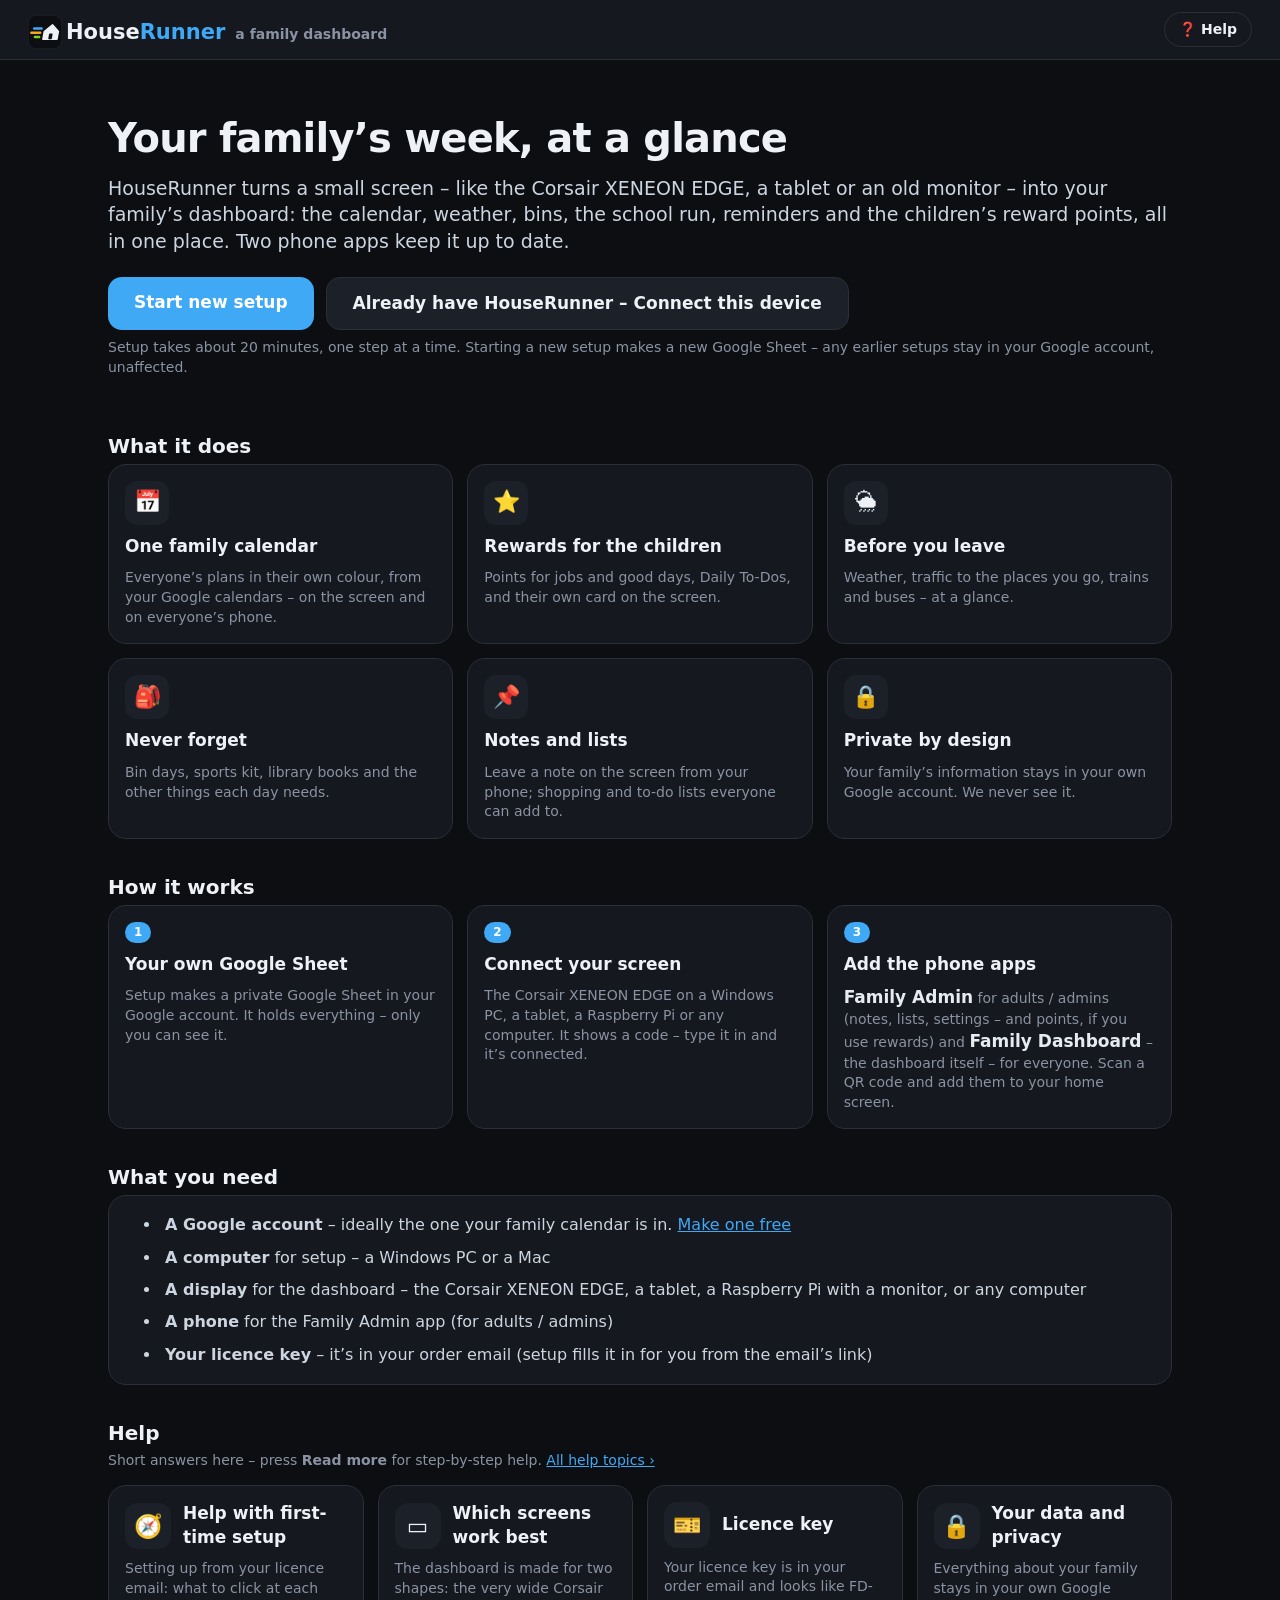
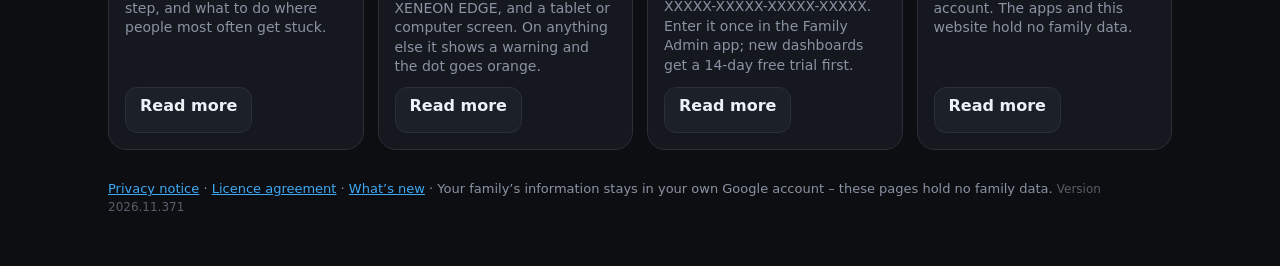
==== index.html @ 4f065682 "Show me: realistic permissions clip; clips play once Co-Authored-By: Claude Opus 5.5 <noreply@anthro" ====
<!DOCTYPE html>
<html lang="en">
<head>
    <meta charset="UTF-8"><script src="shared/move.js"></script><script src="shared/busy.js"></script>
    <meta name="viewport" content="width=device-width, initial-scale=1, viewport-fit=cover">
    <title>HouseRunner – a family dashboard</title>
    <meta name="theme-color" content="#0c0e12">
    <meta name="apple-mobile-web-app-capable" content="yes">
    <meta name="mobile-web-app-capable" content="yes">
    <meta name="apple-mobile-web-app-status-bar-style" content="black-translucent">
    <meta name="apple-mobile-web-app-title" content="Family Admin">
    <link rel="manifest" href="manifest.webmanifest">
    <link rel="icon" href="admin/icons/icon-192.png"><link rel="apple-touch-icon" href="admin/icons/apple-touch-icon.png">
    <script>
    // houserunner.app is one address for the grown-ups: the Configurator on a computer, Family Admin on a phone, and – on a
    // device that isn't connected yet – the welcome page. Links into a step of the setup wizard (the licence email, the Sheet's
    // menu, the pairing page) go straight to the wizard.
    (function () {
        var h = location.hash || '', q = location.search || '';
        if (!/[?&]connect\b/.test(q) && /(^|[#&])(key|from|go|update|pair|pack)(=|&|$)/.test(h)) { location.replace('setup/guide/' + h); return; }
        var phone = window.matchMedia && matchMedia('(max-width: 760px)').matches;
        // The same pages on a phone as on a computer (the Family Admin app) – just laid out for the narrow screen,
        // without the two things that need a big screen: the screen layout and the setup wizard.
        window.FD_DESK = true; window.FD_PHONE = !!phone;
    })();
    </script>
    <link rel="stylesheet" href="shared/base.css?v=202611371">
    <link rel="stylesheet" href="admin/admin.css?v=202611371">
    <link rel="stylesheet" href="setup/desk.css?v=202611371">
    <link rel="stylesheet" href="setup/editor.css?v=202611371">
    <link rel="stylesheet" href="admin/phone.css?v=202611371">
    <style>
#landing { min-height: 100vh; }
#landing .ld-wrap { max-width: 1100px; margin: 0 auto; padding: 30px 18px 50px; }
#landing /* the same title bar as the Configurator */
 .ld-site-top { display: flex; align-items: center; justify-content: space-between; gap: 12px; height: 60px; padding: 0 28px; background: var(--panel); border-bottom: 1px solid var(--line); position: sticky; top: 0; z-index: 30; }
#landing .ld-site-top .hr-title { color: var(--text); font-size: 21px; font-weight: 800; text-decoration: none; }
#landing .ld-site-top .ld-tag { color: var(--mute); font-size: 14px; font-weight: 600; margin-left: 10px; }
#landing .ld-site-help { color: var(--text); text-decoration: none; font-weight: 700; border: 1px solid var(--line); border-radius: 999px; padding: 7px 14px; font-size: 14px; white-space: nowrap; }
#landing .ld-site-help:hover { border-color: var(--acc); }
#landing h1 { font-size: 28px; margin: 0; }
#landing .ld-ver { color: var(--mute); opacity: .6; font-size: 12px; }
@media (max-width: 560px) { #landing .ld-site-top { padding: 0 16px; } #landing .ld-site-top .ld-tag { display: none; } }
#landing .ld-lead { color: #cdd5e1; font-size: 17px; margin: 14px 0 6px; }
#landing h2 { font-size: 20px; margin: 34px 0 4px; display: flex; align-items: center; gap: 10px; }
#landing h2 small { color: var(--mute); font-weight: 400; font-size: 14px; }
#landing .ld-sub { color: var(--mute); font-size: 14px; margin: 0 0 14px; }
#landing .ld-tiles { display: grid; grid-template-columns: repeat(auto-fit, minmax(240px, 1fr)); gap: 14px; }
#landing .ld-tile { background: var(--panel); border: 1px solid var(--line); border-radius: 18px; padding: 16px; display: flex; flex-direction: column; gap: 10px; color: inherit; text-decoration: none; }
#landing a.ld-tile:hover { border-color: var(--acc); }
#landing .ld-tile.ld-first { border-color: var(--acc); box-shadow: 0 0 0 1px var(--acc) inset; }
#landing .ld-tile .ld-thead { display: flex; align-items: center; gap: 12px; }
#landing .ld-tile .ld-ico { width: 46px; height: 46px; border-radius: 13px; flex: none; display: flex; align-items: center; justify-content: center; font-size: 23px; background: var(--panel-2); }
#landing .ld-tile img.ld-ico { padding: 0; }
#landing .ld-tile b { font-size: 17px; display: block; }
#landing .ld-tile .ld-who { color: var(--mute); font-size: 13px; }
#landing .ld-tile p { color: var(--mute); font-size: 14px; margin: 0; flex: 1; }
#landing .ld-qr { background: #fff; border-radius: 12px; padding: 8px; width: 140px; height: 140px; align-self: center; }
#landing .ld-qr svg { width: 100%; height: 100%; display: block; }
#landing .ld-tile .btn { text-align: center; text-decoration: none; }
#landing .ld-step { align-self: flex-start; display: inline-block; background: var(--acc); color: #fff; font-weight: 800; font-size: 12px; border-radius: 99px; padding: 2px 9px; }
#landing .ld-land { padding: 26px 0 6px; }
#landing .ld-land-h { font-size: 40px; line-height: 1.12; letter-spacing: -.02em; max-width: 760px; }
#landing .ld-land .ld-lead { font-size: 19px; }
.ld-modal { position: fixed; inset: 0; z-index: 100; background: rgba(0,0,0,.65); display: flex; align-items: center; justify-content: center; padding: 16px; }
.ld-modal[hidden] { display: none; }
.ld-note { margin: 0 0 18px; text-align: left; padding: 12px 16px; border-radius: 12px; border: 1px solid var(--acc); background: rgba(63,169,245,.10); } .ld-note a { color: var(--acc); }
.ld-lab { display: block; font-weight: 700; margin: 12px 0 4px; font-size: 14px; } #supModal input, #supModal textarea { width: 100%; box-sizing: border-box; }
.ld-bad { color: var(--bad, #ef4444); }
.ld-pop { position: relative; background: var(--panel); border: 1px solid var(--line); border-radius: 20px; padding: 26px 28px; max-width: 520px; max-height: calc(100vh - 32px); overflow-y: auto; width: 100%; text-align: center; font-size: 16px; }
.ld-pop h2 { font-size: 22px; margin: 0 0 10px; } .ld-pop p { margin: 8px 0; }
.ld-x { position: absolute; top: 12px; right: 12px; width: 36px; height: 36px; border-radius: 10px; border: 1px solid var(--line); background: transparent; color: var(--text); font-size: 18px; cursor: pointer; }
.ld-code { font: 800 34px/1.2 ui-monospace, Menlo, Consolas, monospace; letter-spacing: 3px; margin: 12px 0 !important; }
.ld-qr { background: #fff; border-radius: 12px; padding: 8px; width: 180px; height: 180px; margin: 8px auto; } .ld-qr svg { width: 100%; height: 100%; display: block; }
.ld-mute { color: var(--mute); font-size: 14.5px; } .ld-state { color: var(--acc); font-weight: 600; }
.ld-opt { display: flex; gap: 12px; text-align: left; margin: 16px 0 6px; line-height: 1.45; }
.ld-n { flex: none; width: 26px; height: 26px; border-radius: 50%; background: var(--acc); color: #fff; font-weight: 800; font-size: 14px; display: flex; align-items: center; justify-content: center; margin-top: 1px; }
.ld-opt .ld-code { text-align: left; font-size: 28px; margin: 8px 0 0 !important; }
.ld-paste { display: flex; gap: 8px; margin-top: 8px; } .ld-paste input { flex: 1; min-width: 0; background: #0b0d11; color: var(--text); border: 1px solid var(--line); border-radius: 10px; padding: 10px 12px; font: inherit; }
#landing .ld-cta { display: flex; flex-wrap: wrap; gap: 12px; margin: 22px 0 8px; }
#landing .btn.ld-big { font-size: 17px; padding: 14px 26px; border-radius: 14px; text-decoration: none; }
#landing .ld-tiles.ld-feat { grid-template-columns: repeat(auto-fit, minmax(260px, 1fr)); }
#landing .ld-tiles.ld-feat .ld-tile .ld-ico { width: 44px; height: 44px; font-size: 22px; border-radius: 12px; background: var(--panel-2); display: flex; align-items: center; justify-content: center; }
#landing .ld-tiles.ld-feat .ld-tile b, #landing .ld-steps3 .ld-tile b { font-size: 17px; }
#landing .ld-need { background: var(--panel); border: 1px solid var(--line); border-radius: 18px; padding: 8px 22px; }
#landing .ld-need ul { padding-left: 30px; }
#landing .ld-need li { margin: 10px 0; padding-left: 4px; color: #cdd5e1; }
#landing .ld-need a { color: var(--acc); }
@media (max-width: 560px) { #landing .ld-land-h { font-size: 30px; } }
#landing .ld-connected { display: flex; flex-wrap: wrap; align-items: center; gap: 8px 16px; margin: 22px 0 0; padding: 14px 18px; border: 1px solid rgba(48,209,88,.45); background: rgba(48,209,88,.08); border-radius: 14px; font-size: 16px; }
#landing .ld-connected .ld-tick { color: #30d158; font-weight: 800; }
#landing .ld-connected a { color: var(--acc); font-weight: 600; text-decoration: none; }
#landing .ld-connected a.ld-quiet { color: var(--mute); font-weight: 400; font-size: 14px; }
#landing .ld-mine { background: linear-gradient(135deg, rgba(63,169,245,.16), rgba(63,169,245,.04)); border: 1px solid rgba(63,169,245,.45); border-radius: 20px; padding: 18px; }
#landing .ld-mine .ld-tiles { grid-template-columns: repeat(auto-fit, minmax(210px, 1fr)); gap: 10px; }
#landing .ld-mine .ld-tile { padding: 12px 14px; flex-direction: row; align-items: center; gap: 12px; }
#landing .ld-mine .ld-tile .ld-ico { width: 40px; height: 40px; font-size: 20px; }
#landing .ld-mine .ld-tile b { font-size: 15px; }
#landing .ld-mine .ld-tile .ld-who { font-size: 12px; }
#landing .ld-note { color: var(--mute); font-size: 13px; margin: 12px 0 0; }
#landing .ld-paste { display: flex; gap: 8px; margin-top: 10px; }
#landing .ld-paste input { flex: 1; min-width: 0; background: #0b0d11; color: var(--text); border: 1px solid var(--line); border-radius: 10px; padding: 10px 12px; font: inherit; }
#landing .ld-news { background: var(--panel); border: 1px solid var(--line); border-radius: 16px; padding: 14px 18px; }
#landing .ld-news ul { margin: 6px 0 0; padding-left: 18px; color: #cdd5e1; font-size: 14px; }
#landing .ld-news li { margin: 4px 0; }
#landing details { background: var(--panel); border: 1px solid var(--line); border-radius: 14px; padding: 12px 16px; margin: 8px 0; }
#landing details summary { cursor: pointer; font-weight: 700; }
#landing details p, #landing details li { color: #cdd5e1; font-size: 14px; }
#landing .ld-foot { color: var(--mute); font-size: 13px; margin-top: 30px; }
#landing .ld-foot a, #landing .ld-sub a, #landing details a { color: var(--acc); }
#landing [hidden] { display: none !important; }
#landing .ld-tiles.ld-three { grid-template-columns: repeat(auto-fit, minmax(290px, 1fr)); }
#landing .ld-step.ld-grey { background: var(--panel-2); color: #cdd5e1; }
#landing .ld-more { color: var(--acc); font-size: 14px; text-decoration: none; }
#landing .ld-two-btns { display: flex; gap: 8px; }
#landing .ld-two-btns .btn { flex: 1; }
#landing a.ld-news { display: block; color: inherit; text-decoration: none; }
#landing a.ld-news:hover { border-color: var(--acc); }
#landing .ld-tiles.ld-help { grid-template-columns: repeat(auto-fit, minmax(250px, 1fr)); }
#landing .ld-tiles.ld-help .ld-tile p { font-size: 14px; }
#landing .ld-tile p b { display: inline; font-size: inherit; color: #e6ebf2; }
#landing .ld-code-big { font: 800 28px/1.2 ui-monospace, Menlo, Consolas, monospace; letter-spacing: 2px; margin: 6px 0; }
#landing .ld-tiles.ld-help .btn { align-self: flex-start; padding: 7px 14px; }
    </style>
</head>
<body>
    <script>document.body.classList.add('desk'); if (window.FD_PHONE) document.body.classList.add('phone');</script>
    <!-- Not connected yet (on a computer): the welcome page. -->
    <div id="landing" hidden>
<header class="ld-site-top"><a class="hr-title" href="./"><img src="shared/brand/mark.svg" alt="" class="hr-mini"><span>House<span class="hr-acc">Runner</span><span class="ld-tag">a family dashboard</span></span></a><a class="ld-site-help" href="help/">❓ Help</a></header>
<div class="ld-wrap">
 <section class="ld-land">
  <h1 class="ld-land-h">Your family’s week, at a glance</h1>
  <p class="ld-lead">HouseRunner turns a small screen – like the Corsair XENEON EDGE, a tablet or an old monitor – into your family’s dashboard: the calendar, weather, bins, the school run, reminders and the children’s reward points, all in one place. Two phone apps keep it up to date.</p>
  <div class="note ld-note" id="ldNote" hidden></div>
  <div class="ld-cta"><a class="btn ld-big" id="startBtn" href="setup/guide/">Start new setup</a><button class="btn ghost ld-big" id="codeGo">Already have HouseRunner – Connect this device</button></div>
  <p class="ld-sub">Setup takes about 20 minutes, one step at a time. Starting a new setup makes a new Google Sheet – any earlier setups stay in your Google account, unaffected.</p>
 </section>

 <section>
  <h2>What it does</h2>
  <div class="ld-tiles ld-feat">
   <div class="ld-tile"><span class="ld-ico">📅</span><b>One family calendar</b><p>Everyone’s plans in their own colour, from your Google calendars – on the screen and on everyone’s phone.</p></div>
   <div class="ld-tile"><span class="ld-ico">⭐</span><b>Rewards for the children</b><p>Points for jobs and good days, Daily To-Dos, and their own card on the screen.</p></div>
   <div class="ld-tile"><span class="ld-ico">🌦</span><b>Before you leave</b><p>Weather, traffic to the places you go, trains and buses – at a glance.</p></div>
   <div class="ld-tile"><span class="ld-ico">🎒</span><b>Never forget</b><p>Bin days, sports kit, library books and the other things each day needs.</p></div>
   <div class="ld-tile"><span class="ld-ico">📌</span><b>Notes and lists</b><p>Leave a note on the screen from your phone; shopping and to-do lists everyone can add to.</p></div>
   <div class="ld-tile"><span class="ld-ico">🔒</span><b>Private by design</b><p>Your family’s information stays in your own Google account. We never see it.</p></div>
  </div>
 </section>

 <section>
  <h2>How it works</h2>
  <div class="ld-tiles ld-three ld-steps3">
   <div class="ld-tile"><span class="ld-step">1</span><b>Your own Google Sheet</b><p>Setup makes a private Google Sheet in your Google account. It holds everything – only you can see it.</p></div>
   <div class="ld-tile"><span class="ld-step">2</span><b>Connect your screen</b><p>The Corsair XENEON EDGE on a Windows PC, a tablet, a Raspberry Pi or any computer. It shows a code – type it in and it’s connected.</p></div>
   <div class="ld-tile"><span class="ld-step">3</span><b>Add the phone apps</b><p><b>Family Admin</b> for adults / admins (notes, lists, settings – and points, if you use rewards) and <b>Family Dashboard</b> – the dashboard itself – for everyone. Scan a QR code and add them to your home screen.</p></div>
  </div>
 </section>

 <section>
  <h2>What you need</h2>
  <div class="ld-need">
   <ul>
    <li><b>A Google account</b> – ideally the one your family calendar is in. <a href="https://accounts.google.com/signup" target="_blank" rel="noopener">Make one free</a></li>
    <li><b>A computer</b> for setup – a Windows PC or a Mac</li>
    <li><b>A display</b> for the dashboard – the Corsair XENEON EDGE, a tablet, a Raspberry Pi with a monitor, or any computer</li>
    <li><b>A phone</b> for the Family Admin app (for adults / admins)</li>
    <li><b>Your licence key</b> – it’s in your order email (setup fills it in for you from the email’s link)</li>
   </ul>
  </div>
 </section>


 <section>
  <h2>Help</h2>
  <p class="ld-sub">Short answers here – press <b>Read more</b> for step-by-step help. <a href="help/">All help topics ›</a></p>
  <div class="ld-tiles ld-help" id="helpTiles"></div>
 </section>

 <p class="ld-foot"><a href="privacy.html">Privacy notice</a> · <a href="licence.html">Licence agreement</a> · <a href="whatsnew.html">What’s new</a> · Your family’s information stays in your own Google account – these pages hold no family data. <span class="ld-ver" id="ver"></span></p>
</div>

    </div>
    <!-- Connect this device: a code and QR code to type or scan on a phone that's already connected. Closes by itself once connected. -->
    <div class="ld-modal" id="codeModal" hidden><div class="ld-pop">
     <button class="ld-x" id="codeX" aria-label="Close">✕</button>
     <h2>Connect this device</h2>
     <div class="ld-opt"><span class="ld-n">1</span><div><b>Easiest: scan this QR code</b> with the camera of a phone that’s already set up with HouseRunner. <span class="ld-mute">(Best on Android.)</span></div></div>
     <div class="ld-qr" id="codeQr"></div>
     <div class="ld-opt"><span class="ld-n">2</span><div><b>Or open the Family Admin app</b> on that phone → <b>More → Connect a display</b>, and type this code <span class="ld-mute">(always works, including on iPhone)</span>:
      <p class="ld-code" id="codeTxt">…</p></div></div>
     <p class="ld-state" id="codeState">Waiting for your phone…</p>
     <div class="ld-opt"><span class="ld-n">3</span><div><b>No phone set up yet?</b> Open your <b>HouseRunner Google Sheet</b> (in Google Sheets / Drive) – its first tab, <b>My ID</b>, has your private link. Copy it and paste it here. <span class="ld-mute">It’s also in the email “Your HouseRunner links” sent to your Google account.</span>
      <div class="ld-paste"><input id="pasteIn" placeholder="https://…#api=…&code=…" autocomplete="off"><button class="btn" id="pasteGo">Connect</button></div><span class="ld-mute" id="pasteMsg"></span></div></div>
     <p class="ld-mute" style="margin-top:14px;text-align:left">This connects <b>this computer</b>. Want to connect a <b>separate display</b> that’s showing a code? Set up your family first – then, on a computer or phone that’s set up: <b>Home → Type a display’s code</b> (or <b>Family Admin → More → Connect a display</b>).</p>
    </div></div>
    <div class="ld-modal" id="supModal" hidden><div class="ld-pop" style="text-align:left">
     <button class="ld-x" id="supX" aria-label="Close">✕</button>
     <h2>Ask HouseRunner support</h2>
     <p class="ld-mute">Stuck before your dashboard is connected? Tell us what happened – which step, what you clicked and what it said. Add your email so we can reply.</p>
     <label class="ld-lab" for="supSubj">Subject</label><input id="supSubj" maxlength="120" placeholder="e.g. The HouseRunner menu doesn’t appear in my Sheet">
     <label class="ld-lab" for="supMsg">What happened</label><textarea id="supMsg" rows="5" maxlength="8000"></textarea>
     <label class="ld-lab" for="supMail">Your email (so we can reply)</label><input id="supMail" type="email" maxlength="120" autocomplete="email">
     <div style="margin-top:14px"><button class="btn" id="supSend">Send</button></div><p id="supOut"></p>
    </div></div>
    <!-- Connected: houserunner.app (computer) or Family Admin (phone) – the same app. -->
    <div id="app"></div>
    <script src="shared/storecheck.js?v=202611371"></script>
    <script src="shared/fd.js?v=202611371"></script>
    <script src="dashboard/scripts/platform.js?v=202611371"></script>
    <script src="shared/pair.js?v=202611371"></script>
    <script src="shared/qrcode.js?v=202611371"></script>
    <script src="shared/privacy.js?v=202611371"></script>
    <script src="shared/countries.js?v=202611371"></script>
    <script src="setup/config.js?v=202611371"></script>
    <script src="help/topics.js?v=202611371"></script>
    <script src="setup/editor.js?v=202611371"></script>
    <script src="setup/calsetup.js?v=202611371"></script>
    <script src="shared/icons.js?v=202611371"></script>
    <!-- A phone gets Family Admin, written for the phone; a computer houserunner.app. -->
    <script>document.write('<script src="admin/' + (window.FD_PHONE ? 'phone' : 'app') + '.js?v=202611371"><\/script>');</script>
<script>
 (function () {
   'use strict';
   var base = location.href.replace(/[#?].*$/, '').replace(/index\.html$/, '');
   function $(id) { return document.getElementById(id); }
   function esc(s) { return String(s == null ? '' : s).replace(/[&<>"']/g, function (c) { return { '&': '&amp;', '<': '&lt;', '>': '&gt;', '"': '&quot;', "'": '&#39;' }[c]; }); }
   function qr(el, text) {
     if (!window.qrcode) { el.style.display = 'none'; return; }
     var q = qrcode(0, 'M'); q.addData(text); q.make();
     el.innerHTML = q.createSvgTag({ cellSize: 4, margin: 1, scalable: true });
   }
   document.querySelectorAll('[data-qr]').forEach(function (el) { qr(el, base + el.getAttribute('data-qr')); });

   // Help: one or two sentences each, and a link to the full page.
   $('helpTiles').innerHTML = (window.FD_HELP || []).filter(function (t) { return ['setup', 'screens', 'licence', 'privacy'].indexOf(t.id) >= 0; }).map(function (t) {
     return '<div class="ld-tile"><div class="ld-thead"><span class="ld-ico">' + t.icon + '</span><span><b>' + esc(t.title) + '</b></span></div><p>' + esc(t.summary) + '</p>' +
       '<a class="btn ghost" href="help/#' + t.id + '">Read more</a></div>';
   }).join('');

   // Version and what's new.
   fetch('version.json?t=' + Date.now(), { cache: 'no-store' }).then(function (r) { return r.json(); }).then(function (v) {
     $('ver').textContent = 'Version ' + v.app;
     if ($('news')) $('news').innerHTML = '<ul style="margin-top:0">' + (v.notes || []).slice(0, 4).map(function (n) { return '<li>' + esc(n) + '</li>'; }).join('') + '</ul><span class="ld-more">See every change ›</span>';
   }).catch(function () { /* fine */ });

   // Is this device already connected? (The phone apps, setup and the screen keep their link on the device.)
   function saved() {
     var keys = ['fdapp.cfg.v1', 'fdsetup.v1', 'familyDashboard.cfg.v1'];
     for (var i = 0; i < keys.length; i++) {
       try { var c = JSON.parse(localStorage.getItem(keys[i]) || 'null'); if (c && c.url && c.code && (keys[i] !== 'fdsetup.v1' || c.connected)) return { url: c.url, code: c.code }; } catch (e) { /* ignore */ }
     }
     return null;
   }
   // An unfinished setup in this browser: "Resume setup" rather than "Start new setup", plus a separate "start again"
   var draft = null; try { draft = JSON.parse(localStorage.getItem('fdsetup.v1') || 'null'); } catch (e) { /* fine */ }
   if (draft && !draft.connected && (draft.step > 0 || draft.privacy)) {
     $('startBtn').textContent = 'Resume setup';
     $('startBtn').insertAdjacentHTML('afterend', '<button class="btn ghost ld-big" id="freshGo">Start a new setup from the beginning</button>');
     $('freshGo').onclick = function () {
       if (!confirm('Start setup again from the beginning? Nothing in Google is deleted – any Sheet you already copied stays in your Google Drive. (Your licence key is kept.)')) return;
       try { localStorage.setItem('fdsetup.v1', JSON.stringify(draft.licKey ? { licKey: draft.licKey } : {})); } catch (e) { /* fine */ }
       location.href = 'setup/guide/';
     };
   }
   // A page of the website opened before this computer is connected (a link from help, or the menu during setup):
   // say why it isn't there, rather than silently showing this page. Support works without a connection.
   var route = (/^#\/([\w-]+)(?:\/([\w-]+))?/.exec(location.hash) || []);
   function note(html) { $('ldNote').innerHTML = html; $('ldNote').hidden = false; }
   if (route[1] === 'feedback') openSupport();
   else if (route[1]) note('<b>That page needs your family’s dashboard first.</b> ' + (draft && !draft.connected && (draft.step > 0 || draft.privacy) ? 'Your setup isn’t finished yet – <a href="setup/guide/">resume setup</a>.' : 'Start setup below, or connect this computer if your family already uses HouseRunner.') + ' Stuck? <a href="#" id="supLink">Ask support</a>.');
   document.addEventListener('click', function (e) { if (e.target.id === 'supLink') { e.preventDefault(); openSupport(); } });
   function openSupport() {
     $('supModal').hidden = false; $('supSubj').focus();
     $('supX').onclick = function () { $('supModal').hidden = true; };
     $('supSend').onclick = function () {
       var b = this, subj = $('supSubj').value.trim(), msg = $('supMsg').value.trim(), mail = $('supMail').value.trim();
       if (!subj && !msg) { $('supOut').innerHTML = '<span class="ld-bad">Write something first.</span>'; return; }
       if (!/^[^\s@]+@[^\s@]+\.[^\s@]+$/.test(mail)) { $('supOut').innerHTML = '<span class="ld-bad">Add your email address, so support can reply.</span>'; $('supMail').focus(); return; }
       var id = ''; try { id = localStorage.getItem('fdsetup.sup') || ''; if (!id) { id = 'setup-' + Math.random().toString(36).slice(2, 12); localStorage.setItem('fdsetup.sup', id); } } catch (e) { id = 'setup-' + Math.random().toString(36).slice(2, 12); }
       var plat = navigator.userAgent, step = draft ? 'Setup step ' + (draft.step || 0) + (draft.connected ? ', connected' : ', not connected') : 'No setup started';
       b.disabled = true; b.textContent = 'Sending…';
       fetch('version.json?t=' + Date.now(), { cache: 'no-store' }).then(function (r) { return r.json(); }).then(function (v) {
         if (!v.licence) throw new Error('Support can’t be reached just now');
         return fetch(v.licence, { method: 'POST', headers: { 'Content-Type': 'text/plain;charset=utf-8' }, body: JSON.stringify({ action: 'feedback', type: 'Support request', subject: subj, message: msg + '\n\n[' + step + ' · ' + plat + ']', email: mail, key: (draft && draft.licKey) || '', install: id, version: v.app }) });
       }).then(function (r) { return r.json(); }).then(function (d) {
         if (!d.ok) throw new Error(d.error || 'That didn’t send');
         $('supOut').innerHTML = '✔ Sent – reference <b>' + esc(d.ref) + '</b>. Support will reply to ' + esc(mail) + '.'; b.textContent = 'Sent';
       }).catch(function (e) { b.disabled = false; b.textContent = 'Send'; $('supOut').innerHTML = '<span class="ld-bad">' + esc(/fetch|network|load failed/i.test(e.message) ? 'Couldn’t reach support – check your internet connection' : e.message) + ' – then try again in a minute.</span>'; });
     };
   }
   function parse(text) {
     text = String(text || '').trim();
     var m = text.match(/[#?&]api=([^&#\s]+)/), c = text.match(/[#?&]code=([^&#\s]+)/);
     if (m && c) return { url: decodeURIComponent(m[1]), code: decodeURIComponent(c[1]) };
     return null;
   }
   // From the order email: …/#key=FD-…  – Setup fills the licence key in by itself.
   var km = /[#&]key=([^&#\s]+)/.exec(location.hash);
   // (Older emails link here rather than to setup: go straight on to setup.)
   if (km) { location.replace('setup/guide/#key=' + km[1]); }
   if (km) { $('startBtn').href = 'setup/guide/#key=' + km[1]; }
   // Connect this browser by a code sent from a phone that's already connected (same as the phone apps on a computer).
   var waiter = null;
   $('codeGo').onclick = function () {
     $('codeModal').hidden = false;
     if (waiter || !window.FDPairRecv) { if (!window.FDPairRecv) $('codeState').textContent = 'Connecting by code isn’t available here – use the email link below.'; return; }
     waiter = FDPairRecv.receive(function (cfg) {
       try { localStorage.setItem('fdapp.cfg.v1', JSON.stringify({ url: cfg.url, code: cfg.code })); } catch (e) { /* ignore */ }
       $('codeState').textContent = '✔ Connected'; setTimeout(showMine, 600);     // the pop-up goes, and houserunner.app opens
     }, function (st) { $('codeState').textContent = st === 'waiting' ? 'Waiting for your phone…' : st === 'offline' ? 'No internet connection – check it, then try again.' : 'Connecting by code isn’t available – use the email link below.'; });
     if (!waiter) { $('codeState').textContent = 'This browser can’t do that – use the email link below.'; return; }
     $('codeTxt').textContent = waiter.code; qr($('codeQr'), waiter.link);
   };
   $('codeX').onclick = function () { $('codeModal').hidden = true; };
   $('codeModal').onclick = function (e) { if (e.target === this) this.hidden = true; };
   $('pasteGo').onclick = function () {
     var c = parse($('pasteIn').value);
     if (!c || !/^https:\/\/script\.google\.com\//.test(c.url)) { $('pasteMsg').textContent = 'That doesn’t look like a setup link – it should contain #api=… and code=…'; return; }
     try { localStorage.setItem('fdapp.cfg.v1', JSON.stringify(c)); } catch (e) { /* ignore */ }
     $('pasteIn').value = ''; $('pasteMsg').textContent = 'Connected.';
     showMine();
   };
   // Connected: show the Configurator (or Family Admin on a phone) – it's the same address.
   function showMine() { location.reload(); }
 })();
</script>
</body>
</html>
---- shared/base.css ----
:root {
    --bg: #0c0e12; --panel: #15181e; --panel-2: #1c2028; --line: #2a2f38;
    --text: #eef1f6; --mute: #8a93a3; --good: #4cd964; --bad: #ef4444; --acc: #3fa9f5; --wk: #232838;
    --safe-b: env(safe-area-inset-bottom, 0px); --safe-t: env(safe-area-inset-top, 0px);
}
* { box-sizing: border-box; margin: 0; padding: 0; -webkit-tap-highlight-color: transparent; }
html, body { background: var(--bg); color: var(--text); font: 16px/1.4 -apple-system, "Segoe UI", system-ui, Roboto, sans-serif; }
body { min-height: 100vh; overscroll-behavior-y: none; }
button { font: inherit; color: inherit; background: none; border: 0; cursor: pointer; }
input, select, textarea { font: inherit; color: var(--text); background: #0b0d11; border: 1px solid var(--line); border-radius: 10px; padding: 11px 12px; width: 100%; font-size: 16px; }
input:focus, select:focus, textarea:focus { outline: none; border-color: var(--acc); }
label { display: block; font-size: 13px; color: var(--mute); margin: 12px 0 5px; }
.mute { color: var(--mute); }
.err { color: var(--bad); font-size: 14px; margin-top: 8px; min-height: 1em; }
.btn { background: var(--acc); color: #fff; border-radius: 12px; padding: 12px 18px; font-weight: 700; }
.btn.ghost { background: var(--panel-2); border: 1px solid var(--line); color: var(--text); }
.btn.bad { background: var(--bad); }
.btn.good { background: var(--good); color: #062b10; }
.btn.wide { width: 100%; margin-top: 18px; }
.btn.sm { padding: 7px 12px; font-size: 14px; border-radius: 9px; }
.btn[disabled] { opacity: .45; }

/* app frame */
.top { position: sticky; top: 0; z-index: 20; background: rgba(12,14,18,.94); backdrop-filter: blur(10px); -webkit-backdrop-filter: blur(10px);
    padding: calc(var(--safe-t) + 10px) 14px 10px; border-bottom: 1px solid var(--line); }
.top-row { display: flex; align-items: center; gap: 10px; }
.top h1 { font-size: 21px; font-weight: 800; flex: 1; min-width: 0; white-space: nowrap; overflow: hidden; text-overflow: ellipsis; }
.icon-btn { width: 40px; height: 40px; border-radius: 12px; background: var(--panel-2); border: 1px solid var(--line); display: flex; align-items: center; justify-content: center; font-size: 18px; flex: none; }
.main { padding: 12px 14px calc(90px + var(--safe-b)); }
.tabbar { position: fixed; left: 0; right: 0; bottom: 0; z-index: 20; display: flex; background: rgba(21,24,30,.97); border-top: 1px solid var(--line);
    padding-bottom: var(--safe-b); backdrop-filter: blur(10px); -webkit-backdrop-filter: blur(10px); }
.tabbar button { flex: 1; display: flex; flex-direction: column; align-items: center; gap: 2px; padding: 8px 0 7px; font-size: 11px; color: var(--mute); font-weight: 600; }
.tabbar button i { font-style: normal; font-size: 21px; line-height: 1.1; }
.tabbar button.on { color: var(--acc); }
.card { background: var(--panel); border: 1px solid var(--line); border-radius: 16px; padding: 14px; margin-bottom: 12px; }
.card h2 { font-size: 17px; margin-bottom: 8px; }
.empty { color: var(--mute); text-align: center; padding: 18px 0; }
.sync { width: 9px; height: 9px; border-radius: 50%; background: var(--mute); flex: none; }
.sync.ok { background: var(--good); } .sync.busy { background: var(--acc); animation: pulse 1s infinite alternate; } .sync.err { background: var(--bad); }
@keyframes pulse { to { opacity: .3; } }

/* bottom sheet */
.sheet-bg { position: fixed; inset: 0; z-index: 50; background: rgba(0,0,0,.55); display: none; align-items: flex-end; }
.sheet-bg.on { display: flex; }
.sheet { width: 100%; max-height: 92vh; overflow: auto; background: var(--panel); border-radius: 20px 20px 0 0; padding: 10px 16px calc(20px + var(--safe-b));
    border-top: 1px solid var(--line); animation: up .18s ease-out; }
@keyframes up { from { transform: translateY(40px); opacity: .5; } }
.grab { width: 40px; height: 5px; border-radius: 3px; background: var(--line); margin: 0 auto 10px; }
.sheet h2 { font-size: 19px; margin-bottom: 4px; }
.sheet-actions { display: flex; gap: 10px; margin-top: 18px; }
.sheet-actions .btn { flex: 1; }

/* setup screen */
.setup { min-height: 100vh; display: flex; align-items: center; justify-content: center; padding: 24px 18px; }
.setup-card { width: 100%; max-width: 420px; }
.setup-icon { width: 72px; height: 72px; border-radius: 18px; display: block; margin-bottom: 14px; }
.setup h1 { font-size: 26px; margin-bottom: 6px; }
.setup .or { text-align: center; color: var(--mute); margin: 14px 0 0; font-size: 13px; }

/* toast */
.toast { position: fixed; left: 50%; bottom: calc(80px + var(--safe-b)); transform: translate(-50%, 30px); opacity: 0; pointer-events: none; z-index: 60;
    background: #000; border: 1px solid var(--line); border-radius: 14px; padding: 10px 12px 10px 16px; display: flex; gap: 12px; align-items: center;
    max-width: calc(100% - 28px); transition: .2s; font-size: 15px; }
.toast.on { opacity: 1; transform: translate(-50%, 0); pointer-events: auto; }
.toast.bad { border-color: var(--bad); color: var(--bad); }
.toast button { background: var(--acc); color: #fff; font-weight: 700; padding: 6px 12px; border-radius: 9px; }

.seg { display: flex; background: var(--panel-2); border: 1px solid var(--line); border-radius: 11px; padding: 3px; gap: 3px; }
.seg button { flex: 1; padding: 7px 4px; border-radius: 8px; font-size: 14px; font-weight: 700; color: var(--mute); }
.seg button.on { background: var(--acc); color: #fff; }
.chips { display: flex; flex-wrap: wrap; gap: 7px; }
.chip { --ec: var(--acc); --et: #fff; padding: 8px 12px; border-radius: 10px; border: 2px solid var(--ec); font-weight: 700; font-size: 14px; }
.chip.on { background: var(--ec); color: var(--et); }

/* HouseRunner brand: the mark, the name and "a family dashboard" */
.hr-brand { display: flex; align-items: center; gap: 14px; text-decoration: none; color: inherit; }
.hr-brand img { width: 56px; height: 56px; flex: none; display: block; }
.hr-brand > span { display: block; min-width: 0; }
.hr-name { display: block; font-size: 30px; font-weight: 800; letter-spacing: -.02em; line-height: 1.08; color: var(--text); margin: 0; }
.hr-name span { color: var(--acc); }
.hr-tag { display: block; color: #cdd5e1; font-size: 13px; font-weight: 600; letter-spacing: .16em; margin-top: 3px; }
.hr-brand.sm { gap: 10px; margin-bottom: 18px; width: fit-content; }
.hr-brand.sm img { width: 38px; height: 38px; }
.hr-brand.sm .hr-name { font-size: 20px; }
.hr-brand.sm .hr-tag { font-size: 10.5px; letter-spacing: .14em; margin-top: 1px; }
.hr-mini { width: 34px; height: 34px; flex: none; display: block; transform: translateY(10px); }   /* sits the house on the line the letters sit on (whatever the font) */
.hr-acc { color: var(--acc); }
/* the house and lines on their own, small, by a phone app's title */
.hr-top { width: 34px; height: auto; flex: none; display: block; }
/* one box for logo + name, so a title bar that stacks its children (the Configurator's) keeps them on one line */
.hr-title { display: flex; align-items: baseline; gap: 4px; min-width: 0; position: relative; top: -5px; }   /* the logo and the name, level with each other */
.hr-title > span { white-space: nowrap; overflow: hidden; text-overflow: ellipsis; line-height: 1.15; }
/* The one page header (shared/head.js) */
header.hr-head { display: flex; align-items: center; justify-content: space-between; gap: 12px; height: 60px; padding: 0 28px; background: var(--panel); border-bottom: 1px solid var(--line); }
header.hr-head .hr-title { color: var(--text); font-size: 21px; font-weight: 800; text-decoration: none; }
header.hr-head nav { display: flex; gap: 8px; }
header.hr-head nav a { text-decoration: none; font-weight: 700; font-size: 14px; border-radius: 999px; padding: 7px 14px; white-space: nowrap; }
header.hr-head .hr-hbtn { color: var(--text); border: 1px solid var(--line); }
header.hr-head .hr-hdash { color: #06210f; background: #4cd964; }
@media (max-width: 560px) { header.hr-head { padding: 0 12px; gap: 8px; } header.hr-head .hr-title { font-size: 18px; white-space: nowrap; flex: none; } header.hr-head .hr-mini { width: 26px; height: 26px; } header.hr-head nav { gap: 6px; } header.hr-head nav a { padding: 6px 10px; font-size: 13px; } }
/* Bulleted lists: a little further in from the edge, everywhere */
ul, ol { padding-left: 30px; } li { padding-left: 4px; }
/* The green (Save) button always comes first, on the left */
.sheet-actions .btn.good, .fa-actions .btn.good, .btn-row .btn.good { order: -1; }
/* The box an error is about */
.field-bad { border-color: #ef4444 !important; box-shadow: 0 0 0 3px rgba(239, 68, 68, .35) !important; }
label.field-bad-l { color: #f87171 !important; }
.toast .t-x { background: transparent; border: 0; color: inherit; font-size: 16px; margin-left: 10px; cursor: pointer; padding: 0 4px; }

/* Working: a button that is busy (or not usable yet) is greyed out; while a save you clicked is going, the pointer says so */
button:disabled, .btn:disabled, .btn[disabled] { opacity: .45 !important; filter: saturate(.35); cursor: not-allowed; }
button[data-hrbusy] { cursor: progress !important; }
html.hr-busy, html.hr-busy * { cursor: progress !important; }
---- admin/admin.css ----
/* Post-it handwriting: Windows' Segoe Print (as on the Corsair); everywhere else a similar free hand font (Patrick Hand, SIL Open Font Licence) */
@font-face { font-family: "FD Hand"; src: url("../shared/fonts/patrick-hand.woff2") format("woff2"); font-display: swap; }
.small { font-size: 13px; }
.boy { --c: var(--acc); border-top: 5px solid var(--c); }
.boy-top { display: flex; align-items: center; gap: 6px; flex-wrap: wrap; }
.boy-top h2 { font-size: 22px; margin: 0 auto 0 0; }
.rem { background: #ffd54a; color: #1a1400; font-weight: 800; font-size: 12px; padding: 3px 9px; border-radius: 999px; }
.score { display: flex; align-items: baseline; gap: 6px; margin-top: 6px; }
.score b { font-size: 44px; font-weight: 800; color: var(--c); line-height: 1; }
.score .to { margin-left: auto; color: var(--mute); font-size: 13px; }
.bar { height: 8px; background: var(--panel-2); border-radius: 99px; overflow: hidden; margin: 8px 0 12px; }
.bar span { display: block; height: 100%; background: var(--c); border-radius: inherit; }
.row-btns { display: flex; gap: 7px; }
.pen { flex: 1; padding: 11px 0; border-radius: 11px; border: 1px solid rgba(255,91,91,.5); color: var(--bad); font-weight: 800; }
.bonus { flex: 1.3; padding: 11px 0; border-radius: 11px; border: 1px solid rgba(76,217,100,.5); color: var(--good); font-weight: 800; }
.cash { margin-top: 10px; }
.cash.off { background: var(--panel-2); color: var(--mute); }
.boy h3 { font-size: 12px; text-transform: uppercase; letter-spacing: .08em; color: var(--mute); margin: 16px 0 6px; display: flex; align-items: center; }
.link { margin-left: auto; color: var(--acc); font-size: 13px; text-transform: none; letter-spacing: 0; font-weight: 700; }
.task { width: 100%; display: flex; align-items: center; gap: 10px; background: var(--panel-2); border: 1px solid var(--line); border-radius: 12px; padding: 11px 12px; margin-bottom: 6px; text-align: left; }
.task .tick { width: 22px; height: 22px; border-radius: 50%; border: 2px solid var(--c); flex: none; }
.task .tx { flex: 1; } .task b { color: var(--good); }
.task.done { opacity: .5; } .task.done .tick { background: var(--good); border-color: var(--good); }
.todo { width: 100%; display: flex; align-items: center; gap: 10px; padding: 8px 2px; text-align: left; font-size: 16px; }
.todo .box { width: 22px; height: 22px; border-radius: 6px; border: 2px solid var(--mute); flex: none; }
.todo.done { color: var(--mute); text-decoration: line-through; } .todo.done .box { background: var(--c); border-color: var(--c); }
.st { display: flex; gap: 8px; padding: 4px 0; font-size: 14px; color: var(--mute); }
.st span { flex: 1; min-width: 0; overflow: hidden; text-overflow: ellipsis; white-space: nowrap; }
.st.big { align-items: center; padding: 10px 0; border-bottom: 1px solid var(--line); color: var(--text); font-size: 15px; }
.st.big > div { flex: 1; min-width: 0; display: flex; flex-direction: column; }
.st.big small { color: var(--mute); font-size: 12px; }
.pos { color: var(--good); } .neg { color: var(--bad); }
.top-btn { margin: 0 0 12px; }
.trow { display: flex; align-items: center; gap: 10px; padding: 12px; }
.trow.paused { opacity: .5; }
.tmain { flex: 1; min-width: 0; display: flex; flex-direction: column; }
.tmain .mute { font-size: 13px; }
.two { display: grid; grid-template-columns: 1fr 1fr; gap: 10px; }
.help { margin: 10px 2px; }
.lrow { position: relative; padding-top: 4px; }
.lrow .x { position: absolute; right: 8px; top: 8px; width: 30px; height: 30px; border-radius: 8px; color: var(--mute); font-size: 15px; }
.lrow input[type=color] { height: 44px; padding: 4px; }
.hint { margin-top: 4px; }
.quick { margin-top: 10px; }

.rems { display: flex; align-items: center; flex-wrap: wrap; gap: 6px; margin-top: 6px; }
.rems em { font-style: normal; font-size: 11px; font-weight: 800; text-transform: uppercase; letter-spacing: .06em; color: #ffd54a; width: 72px; }
.rems.next .rem { background: transparent; color: #ffd54a; border: 2px solid rgba(255,213,74,.7); padding: 1px 8px; }

.cnt { color: var(--mute); font-size: 11px; margin-left: 4px; }

/* pages & widgets */
.pg.off { opacity: .6; }
.pg-top { display: flex; align-items: center; gap: 6px; }
.pg-top h2 { margin: 0 auto 0 4px; font-size: 19px; }
.pg-ico { font-size: 20px; width: 26px; text-align: center; }
.badge { font-size: 11px; color: var(--mute); border: 1px solid var(--line); border-radius: 99px; padding: 2px 8px; white-space: nowrap; }
.mini { width: 30px; height: 30px; border-radius: 8px; border: 1px solid var(--line); color: var(--mute); font-size: 12px; flex: none; }
.mini[disabled] { opacity: .3; }
.pv { display: grid; grid-template-columns: repeat(4, minmax(0, 1fr)); gap: 5px; margin: 12px 0 10px; height: 96px; background: #07080b; border-radius: 10px; padding: 5px; }
.pv-col { display: flex; flex-direction: column; gap: 5px; min-width: 0; }
.pv-col.over { outline: 2px dashed var(--bad); }
.pv-w { flex: 1; min-height: 0; border-radius: 7px; background: var(--panel-2); border: 1px solid var(--line); display: flex; flex-direction: column; align-items: center; justify-content: center; padding: 2px; overflow: hidden; }
.pv-w.half { flex: 0 0 calc(50% - 2.5px); }
.pv-w span { font-size: 16px; line-height: 1.1; } .pv-w b { font-size: 10px; font-weight: 700; color: var(--mute); white-space: nowrap; overflow: hidden; text-overflow: ellipsis; max-width: 100%; }
.pv-empty { margin: auto; font-size: 10px; color: #444; }
.wl { margin-bottom: 8px; }
.wrow { display: flex; align-items: center; gap: 6px; padding: 6px 0; border-bottom: 1px solid var(--line); }
.wrow.off { opacity: .55; }
.wmain { flex: 1; min-width: 0; display: flex; align-items: center; gap: 10px; text-align: left; }
.wico { font-size: 22px; width: 30px; text-align: center; flex: none; }
.wtx { flex: 1; min-width: 0; display: flex; flex-direction: column; }
.wtx small { color: var(--mute); font-size: 12px; white-space: nowrap; overflow: hidden; text-overflow: ellipsis; }
.types { display: flex; flex-direction: column; gap: 6px; margin: 6px 0 12px; }
.type { display: flex; align-items: center; gap: 10px; text-align: left; background: var(--panel-2); border: 1px solid var(--line); border-radius: 12px; padding: 10px; }
.type .wtx small { white-space: normal; }
.sh { font-size: 12px; text-transform: uppercase; letter-spacing: .08em; color: var(--mute); margin: 18px 0 2px; }
.tog { display: flex; align-items: center; gap: 10px; margin: 14px 0 2px; color: var(--text); font-size: 15px; }
.tog input { width: 22px; height: 22px; flex: none; accent-color: var(--acc); }
textarea { width: 100%; font: inherit; font-size: 15px; }
details.adv { margin-top: 14px; border-top: 1px solid var(--line); padding-top: 8px; }
details.adv summary { color: var(--acc); font-weight: 700; font-size: 14px; }
.icons { flex-wrap: wrap; }
.icons .chip { font-size: 18px; min-width: 40px; }
.ls-add { display: flex; gap: 8px; align-items: center; margin: 8px 0; }
.ls-add input { flex: 1; }
.ls-row { display: flex; align-items: center; gap: 6px; border-bottom: 1px solid var(--line); }
.ls-row .todo { flex: 1; }
.ls-row .x { width: 32px; height: 32px; color: var(--mute); }
.err.small { font-size: 13px; }
.tog input { padding: 0; }
.ls-row { --c: var(--good); }
.mm-x { flex: 1; min-width: 0; display: flex; flex-direction: column; padding: 8px 0; }
.mm-x small { color: var(--mute); font-size: 12px; }
a.btn { display: block; text-align: center; text-decoration: none; }
.banner { background: rgba(63,169,245,.12); border: 1px solid rgba(63,169,245,.45); border-radius: 12px; padding: 10px 12px; margin-bottom: 10px; font-size: 14px; }
.banner.warn { background: rgba(255,176,32,.12); border-color: rgba(255,176,32,.5); }
.banner .link { margin-left: 6px; }
ul.pvl { display: block; padding-left: 18px; font-size: 14px; margin: 10px 0; } ul.pvl li { margin: 6px 0; }
.pv-full { font-size: 13px; color: #cdd5e1; } .pv-full h3 { font-size: 14px; margin: 12px 0 4px; }

.link-card { display: flex; flex-direction: column; gap: 4px; text-decoration: none; color: inherit; border-style: dashed; }
.link-card b { color: var(--acc); }
.setup-link { display: grid; grid-template-columns: 1fr auto; gap: 2px 10px; padding: 12px 0; border-top: 1px solid var(--line); text-decoration: none; color: inherit; }
.setup-link b { grid-column: 1; } .setup-link span { grid-column: 1; color: var(--mute); font-size: 13px; } .setup-link i { grid-column: 2; grid-row: 1 / 3; align-self: center; color: var(--acc); font-style: normal; font-size: 22px; }

.link-card { display: flex; flex-direction: column; gap: 4px; text-decoration: none; color: inherit; border: 1px dashed var(--line); border-radius: 14px; padding: 14px 16px; margin: 4px 0 16px; }
.row-between { display: flex; align-items: center; justify-content: space-between; gap: 12px; }
.row-between .btn { min-width: 76px; }

/* ---- Nov 2026: landing page, widget pages, settings sections ---- */
.back { font-size: 26px; line-height: 1; padding-bottom: 3px; }
.hello { font-size: 15px; color: var(--mute); margin: 4px 2px 0; }
.sec { display: flex; align-items: center; font-size: 12px; text-transform: uppercase; letter-spacing: .08em; color: var(--mute); margin: 18px 2px 8px; }
.tiles { display: grid; grid-template-columns: repeat(2, minmax(0, 1fr)); gap: 9px; }
@media (min-width: 640px) { .tiles { grid-template-columns: repeat(3, minmax(0, 1fr)); } }
@media (min-width: 980px) { .tiles { grid-template-columns: repeat(4, minmax(0, 1fr)); } .main { max-width: 1100px; margin: 0 auto; } }
.tile { display: flex; flex-direction: column; align-items: flex-start; gap: 3px; text-align: left; background: var(--panel); border: 1px solid var(--line); border-radius: 15px;
  padding: 12px 12px 13px; min-height: 96px; color: inherit; text-decoration: none; }
.tile:active { background: var(--panel-2); }
.t-ico { font-size: 22px; line-height: 1.1; margin-bottom: 2px; }
.tile b { font-size: 15px; }
.tile small { color: var(--mute); font-size: 12.5px; line-height: 1.35; display: -webkit-box; -webkit-line-clamp: 3; -webkit-box-orient: vertical; overflow: hidden; }
.tile .err { color: var(--bad); }
.w-head { display: flex; align-items: center; gap: 8px; margin: 2px 2px 10px; }
.w-ico { font-size: 22px; }
.w-set { margin-top: 6px; } .w-set .btn.wide { margin-top: 8px; }
.rows { display: flex; flex-direction: column; }
.r { display: flex; align-items: center; gap: 10px; padding: 10px 0; border-bottom: 1px solid var(--line); }
.r:last-child { border-bottom: 0; }
.r-l { flex: 1; min-width: 0; display: flex; flex-direction: column; font-size: 15px; }
.r-l small { color: var(--mute); font-size: 12.5px; margin-top: 2px; }
.r-r { white-space: nowrap; font-size: 15px; }
.dot { display: inline-block; width: 10px; height: 10px; border-radius: 50%; margin-right: 8px; background: var(--mute); vertical-align: 1px; }
.dot.green { background: var(--good); } .dot.amber, .dot.orange { background: #ffb020; } .dot.red { background: var(--bad); }
.good-t { color: var(--good); font-weight: 700; } .bad-t { color: var(--bad); font-weight: 700; }
.bus-no { display: inline-block; min-width: 34px; text-align: center; background: var(--acc); color: #fff; border-radius: 6px; padding: 0 5px; margin-right: 4px; font-size: 13px; }
.wx-now { display: grid; grid-template-columns: auto 1fr; align-items: center; gap: 0 12px; }
.wx-now span { font-size: 44px; grid-row: 1 / 3; } .wx-now b { font-size: 38px; line-height: 1; } .wx-now small { color: var(--mute); }
.wx-hrs { display: grid; grid-template-columns: repeat(6, 1fr); gap: 4px; margin-top: 14px; text-align: center; }
.wx-hrs div { display: flex; flex-direction: column; gap: 2px; } .wx-hrs span { font-size: 20px; } .wx-hrs small { color: var(--mute); font-size: 11.5px; }
.ph-grid { display: grid; grid-template-columns: repeat(3, 1fr); gap: 5px; }
.ph-grid img { width: 100%; aspect-ratio: 1; object-fit: cover; border-radius: 8px; background: var(--panel-2); }
img.apod { width: 100%; border-radius: 10px; margin: 4px 0 8px; }
blockquote { margin: 4px 0; font-size: 18px; line-height: 1.45; }
details.fold { padding: 0 14px; }
details.fold > summary { list-style: none; display: flex; flex-direction: column; gap: 2px; padding: 14px 24px 14px 0; cursor: pointer; }
details.fold > summary::-webkit-details-marker { display: none; }
details.fold > summary b { font-size: 16px; } details.fold > summary span { font-size: 13px; }
details.fold > summary::after { content: '›'; position: absolute; right: 16px; top: 14px; margin-top: 4px; color: var(--mute); font-size: 22px; transition: transform .15s; }
details.fold { position: relative; }
details.fold[open] > summary::after { transform: rotate(90deg); }
details.fold[open] { padding-bottom: 14px; }
.lrow { position: relative; background: var(--panel-2); border: 1px solid var(--line); border-radius: 12px; padding: 4px 12px 12px; margin-bottom: 8px; }
.lseg { overflow-x: auto; margin-bottom: 12px; } .lseg button { white-space: nowrap; flex: 0 0 auto; padding: 7px 12px; }
.ls-t { display: flex; flex-direction: column; } .ls-t small { color: var(--mute); font-size: 12px; text-decoration: none; }
.star { width: 34px; height: 34px; color: var(--mute); font-size: 20px; flex: none; } .star.on { color: #ffd54a; }
.menu { background: var(--panel); border: 1px solid var(--line); border-radius: 16px; overflow: hidden; }
.mrow { width: 100%; display: flex; align-items: center; gap: 12px; padding: 13px 14px; text-align: left; border-bottom: 1px solid var(--line); color: inherit; }
.mrow:last-child { border-bottom: 0; }
.m-ico { font-size: 22px; width: 30px; text-align: center; flex: none; }
.m-tx { flex: 1; min-width: 0; display: flex; flex-direction: column; } .m-tx small { color: var(--mute); font-size: 12.5px; white-space: nowrap; overflow: hidden; text-overflow: ellipsis; }
.mrow i { color: var(--mute); font-style: normal; font-size: 22px; }
.center { text-align: center; margin-top: 14px; }
.need { font-size: 11px; font-weight: 800; color: #1a1400; background: #ffb020; border-radius: 99px; padding: 1px 7px; margin-left: 4px; }
.mono { font-family: ui-monospace, Menlo, Consolas, monospace; letter-spacing: .03em; }
.fam-p, .fam-s { background: var(--panel-2); border: 1px solid var(--line); border-radius: 12px; padding: 10px; margin-bottom: 8px; }
.fp-top { display: flex; gap: 8px; align-items: center; }
.fp-top input[data-n] { flex: 1; min-width: 0; }
.fp-top input[type=color] { width: 48px; height: 42px; padding: 3px; flex: none; }
.fp-top .x { width: 34px; height: 34px; color: var(--mute); flex: none; }
.fp-bot { display: flex; gap: 8px; align-items: center; margin-top: 8px; }
.fp-bot .seg { flex: 1; }
.ptb { border: 1px solid var(--line); border-radius: 10px; padding: 8px 10px; font-weight: 700; font-size: 13.5px; color: var(--mute); opacity: .6; white-space: nowrap; }
.ptb.on { background: rgba(250,204,21,.16); border-color: #f5a623; color: var(--text); opacity: 1; }
.fam-p.adult .ptb { visibility: hidden; }
.fam-g { margin-bottom: 6px; }
.match { display: none; margin-top: 8px; font-size: 14px; }
.show-match .match { display: block; }
.fixed-c { display: flex; align-items: center; justify-content: space-between; gap: 10px; padding: 6px 0; }
.fixed-c input[type=color] { width: 48px; height: 40px; padding: 3px; }
.tog.sm { font-size: 13.5px; margin-top: 8px; }
.open-w { margin: 4px 0 6px; }
.bar.warnbar span { background: var(--bad); }
.card:not(.boy) .bar span { background: var(--acc); } .card:not(.boy) .bar.warnbar span { background: var(--bad); }

/* Devices: QR codes */
.qr-box { background: #fff; border-radius: 14px; padding: 10px; width: min(240px, 70vw); margin: 10px auto; }
.qr-box svg { display: block; width: 100%; height: auto; }
#devApp { display: flex; margin-bottom: 6px; } #devApp button { flex: 1; }
a.mrow { text-decoration: none; color: inherit; }
.card ol { padding-left: 22px; }
.boy-more > summary { cursor: pointer; color: var(--acc); font-weight: 700; font-size: 14px; padding: 10px 0 2px; }

details.when { border: 1px solid var(--line); border-radius: 12px; padding: 8px 12px; margin: 10px 0; }
details.when summary { font-weight: 600; cursor: pointer; }

.wrow.pending { opacity: .5; pointer-events: none; }

.desk-addr { font: 700 17px ui-monospace, Menlo, Consolas, monospace; background: #fff; color: #111; padding: 10px 12px; border-radius: 10px; margin: 8px 0; word-break: break-all; }

.tile.unused { opacity: .7; }

.stickies { display: grid; grid-template-columns: repeat(3, minmax(0, 1fr)); gap: 16px; margin: 10px 0 18px; }
/* Square post-its, like the screen's (side by side here; on the screen they overlap a little) */
.sticky { position: relative; aspect-ratio: 1 / 1; margin: 0; background: var(--nc); color: #2a2410; border-radius: 4px; padding: 16px 18px 12px; display: flex; flex-direction: column; justify-content: space-between;
  transform: rotate(var(--rot)) translateY(var(--dy, 0)); box-shadow: 0 4px 10px rgba(0,0,0,.5); font-family: "Segoe Print", "FD Hand", cursive; overflow: hidden; }

.sticky span { font-size: 17px; line-height: 1.3; word-break: break-word; overflow: hidden; }
.sticky small { font-family: system-ui, sans-serif; font-size: 12px; color: #5a5130; margin-top: 6px; }
body.desk .stickies { grid-template-columns: repeat(auto-fill, minmax(190px, 1fr)); max-width: 1400px; }
body.desk .sticky span { font-size: 21px; line-height: 1.3; }
body.desk .sticky small { font-size: 13px; }
.sticky .x { position: absolute; top: 4px; right: 4px; color: #5a5130; background: rgba(255,255,255,.35); border-radius: 50%; width: 22px; height: 22px; font-size: 12px; }

/* Lists: who it's for, which days, a date, and moving rows up and down */
.dpick { display: flex; flex-wrap: wrap; gap: 4px; align-items: center; }
.dp-day { min-width: 34px; height: 32px; border-radius: 8px; border: 1px solid var(--line); background: none; color: var(--mute); font-weight: 700; font-size: 12.5px; cursor: pointer; padding: 0 6px; }
.dp-day.on { background: rgba(63,169,245,.2); border-color: #3fa9f5; color: var(--text); }
.dp-say { margin-left: 4px; }
.rpick { display: flex; flex-direction: column; gap: 6px; }
.rpick select.rp-mode { width: auto; }
.rp-date { display: flex; align-items: center; gap: 8px; flex-wrap: wrap; }
.rp-date input { width: auto; }
.lrow .mv { display: inline-flex; flex-direction: column; gap: 2px; }
.lrow .mv button { border: 1px solid var(--line); background: none; color: var(--mute); border-radius: 6px; font-size: 10px; line-height: 1; padding: 3px 6px; cursor: pointer; }
.lrow .mv button:hover { color: var(--text); border-color: var(--acc); }
.lrow select { width: 100%; }
/* Penalty buttons */
.pens-ed { display: flex; flex-wrap: wrap; gap: 8px; align-items: center; margin: 4px 0 12px; }
.pen-chip { display: inline-flex; align-items: center; gap: 6px; padding: 6px 10px; border-radius: 10px; background: rgba(248,113,113,.14); border: 1px solid rgba(248,113,113,.4); font-weight: 800; }
.pen-chip button { background: none; border: 0; color: var(--mute); cursor: pointer; font-size: 13px; }
.pen-add { display: inline-flex; gap: 6px; align-items: center; } .pen-add input { width: 110px; margin: 0; }
.dpick[hidden], .rp-date[hidden] { display: none !important; }

.opick { display: flex; flex-direction: column; gap: 6px; } .opick select { width: auto; }
.op-weekly { display: flex; align-items: center; gap: 8px; }
.op-daily[hidden], .op-weekly[hidden] { display: none !important; }

/* Holiday countdown: category tick boxes and own-date rows */
.cd-cats { display: flex; flex-wrap: wrap; gap: 8px; margin: 4px 0 6px; }
.cd-cat { display: inline-flex; align-items: center; gap: 6px; padding: 6px 12px; border: 1px solid var(--line, #ccc); border-radius: 999px; cursor: pointer; font-size: 15px; margin: 0; }
.cd-cat input { margin: 0; width: auto; }
.cd-cat i { width: 12px; height: 12px; border-radius: 50%; display: inline-block; }
.cd-cat:has(input:checked) { border-color: var(--accent, #3b82f6); background: color-mix(in srgb, var(--accent, #3b82f6) 12%, transparent); font-weight: 600; }
.cd-dates { margin: 4px 0 6px; }
.cd-rows { display: flex; flex-direction: column; gap: 8px; margin-bottom: 8px; }
.cd-row { display: grid; grid-template-columns: minmax(0, 1fr) auto auto auto; gap: 8px; align-items: center; }
.cd-row input.cd-name, .cd-row input.cd-date { margin: 0; min-width: 0; }
.cd-yr { display: inline-flex; align-items: center; gap: 4px; font-size: 14px; white-space: nowrap; margin: 0; }
.cd-yr input { margin: 0; width: auto; }
.cd-x { border: 0; background: none; font-size: 16px; cursor: pointer; color: var(--mute, #888); padding: 6px; }
@media (max-width: 700px) { .cd-row { grid-template-columns: minmax(0, 1fr) auto auto; } .cd-row .cd-name { grid-column: 1 / -1; } }

/* A part of the page that's being saved: locked until the save has finished */
.is-saving { position: relative; }
button.saved-ok { background: #16a34a !important; border-color: #16a34a !important; color: #fff !important; }
button.saving { cursor: progress; }
.rem-from { margin: 14px 0 6px; padding: 12px 0 0; border-top: 1px solid var(--line, #2a303b); }
.rem-from input { max-width: 160px; }

/* List settings as rows of boxes (destinations, places, time zones, bins…) */
.rw { margin: 6px 0 8px; }
.rw-list { display: flex; flex-direction: column; gap: 10px; margin-bottom: 8px; }
.rw-row { border: 1px solid var(--line, #2a303b); border-radius: 12px; padding: 10px 12px; background: rgba(255,255,255,.02); }
.rw-main { display: flex; gap: 10px; align-items: flex-end; flex-wrap: wrap; }
.rw-c { display: flex; flex-direction: column; gap: 3px; margin: 0; flex: 1 1 140px; min-width: 0; }
.rw-c small { font-size: 12px; color: var(--mute, #8b95a5); }
.rw-c input, .rw-c select { margin: 0; }
.rw-c.rw-colour { flex: 0 0 64px; } .rw-c.rw-colour input { height: 40px; padding: 2px; }
.rw-c.rw-number { flex: 0 0 110px; } .rw-c.rw-date { flex: 0 0 170px; }
.rw-x { border: 0; background: none; color: var(--mute, #8b95a5); font-size: 16px; cursor: pointer; padding: 8px; }
.rw-when { margin-top: 8px; display: flex; flex-direction: column; gap: 8px; }
.rw-when select { max-width: 280px; margin: 0; }
.rw-some { display: flex; flex-wrap: wrap; gap: 10px; align-items: center; }
.rw-some[hidden] { display: none; }
.rw-span { display: inline-flex; align-items: center; gap: 6px; font-size: 14px; }
.rw-span input { width: auto; margin: 0; }

/* Feedback and support */
.fb-kinds { display: grid; grid-template-columns: repeat(auto-fit, minmax(180px, 1fr)); gap: 10px; margin-bottom: 8px; }
.fb-kind { display: grid; grid-template-columns: 34px 1fr; gap: 2px 8px; text-align: left; padding: 12px; border-radius: 12px; border: 1px solid var(--line, #2a303b); background: none; color: inherit; cursor: pointer; }
.fb-kind span { grid-row: 1 / 3; font-size: 22px; } .fb-kind small { color: var(--mute, #8b95a5); }
.fb-kind.on { border-color: #3fa9f5; background: rgba(63,169,245,.12); }
.fb-row { padding: 12px 0; border-bottom: 1px solid var(--line, #2a303b); }
.fb-rh { display: flex; justify-content: space-between; gap: 10px; align-items: center; }
.fb-st { font-size: 12px; font-weight: 700; padding: 2px 10px; border-radius: 99px; border: 1px solid #f59e0b; color: #f59e0b; white-space: nowrap; }
.fb-st.done { border-color: #4cd964; color: #4cd964; }
.fb-reply { margin-top: 6px; padding: 8px 12px; border-radius: 10px; background: rgba(63,169,245,.1); }

/* ---- The phone: the Rewards menu as a row of buttons across the top, and full-height help and calendar */
body:not(.desk) .pane-nav { display: flex; gap: 6px; overflow-x: auto; padding: 2px 0 10px; margin: 0 -2px 6px; scrollbar-width: none; }
body:not(.desk) .pane-nav::-webkit-scrollbar { display: none; }
body:not(.desk) .pn-h { display: none; }
body:not(.desk) .pn { display: inline-flex; align-items: center; gap: 6px; flex: none; padding: 8px 12px; border-radius: 999px; border: 1px solid var(--line); color: var(--text); text-decoration: none; font-size: 14px; }
body:not(.desk) .pn.on { background: rgba(63,169,245,.18); border-color: #3fa9f5; }
body:not(.desk) .pn-t small { display: none; }
body:not(.desk) .pn-t b { font-weight: 600; }
body:not(.desk) .pane-h { font-size: 22px; margin: 6px 0 4px; }
body:not(.desk) .pane-what { font-size: 14px; color: var(--mute); margin: 0 0 12px; }
body:not(.desk) .frame-bar { display: flex; justify-content: space-between; align-items: center; gap: 8px; margin-bottom: 8px; flex-wrap: wrap; }
body:not(.desk) .desk-frame { width: 100%; height: calc(100vh - 190px); min-height: 420px; border: 1px solid var(--line); border-radius: 14px; background: #0b0d12; }
body:not(.desk) .adj-row { display: flex; flex-wrap: wrap; gap: 6px 8px; align-items: center; padding: 10px 0; border-bottom: 1px solid var(--line); }
body:not(.desk) .adj-row .adj-bal { margin-left: auto; font-weight: 700; }
body:not(.desk) .tabbar button { min-width: 0; }
/* The status dot by the title: always a round dot */
.top .sync { display: inline-block; width: 10px; height: 10px; min-width: 10px; padding: 0; border-radius: 50%; aspect-ratio: 1; align-self: center; cursor: pointer; margin: 0 4px; }

/* Saving to Google: a note while it's on its way – you can carry on meanwhile */
body.acting::after { pointer-events: none; content: '⏳ Saving to Google… you can carry on – keep this page open'; position: fixed; top: 70px; left: 50%; transform: translateX(-50%); z-index: 9999; background: #1b2029; border: 1px solid #3fa9f5; color: #e8ecf2; padding: 8px 16px; border-radius: 999px; font-weight: 700; font-size: 14px; box-shadow: 0 6px 20px rgba(0,0,0,.4); }

/* Phone turned sideways: only the Calendar tab works that way – it fills the screen; the others ask to be turned back */
@media (orientation: landscape) and (max-height: 520px) {
  body:not(.desk):not(.tab-calendar)::after { content: '↻  Turn your phone upright\A Only the Calendar turns sideways'; white-space: pre; text-align: center; position: fixed; inset: 0; z-index: 99999; display: flex; align-items: center; justify-content: center; background: #0c0e12; color: #e8ecf2; font-size: 20px; font-weight: 700; line-height: 1.6; }
  /* the calendar has the whole screen – turn the phone upright again for the other tabs */
  body.tab-calendar:not(.desk) .top, body.tab-calendar:not(.desk) .tabbar, body.tab-calendar:not(.desk) .frame-bar { display: none; }
  body.tab-calendar:not(.desk) .main { padding: 0 !important; max-width: none; }
  body.tab-calendar:not(.desk) .desk-frame { position: fixed; inset: 0; width: 100vw; height: 100vh; min-height: 0; border: 0; border-radius: 0; z-index: 50; }
}
/* A reminder's date: a button with the date in words; the calendar opens when you press it */
.rp-date { position: relative; display: inline-flex; }
.rp-date .rp-say { display: inline-flex; align-items: center; gap: 8px; height: 38px; padding: 0 14px; border-radius: 10px; border: 1px solid var(--line); background: var(--panel); color: var(--text); font-size: 14px; white-space: nowrap; cursor: pointer; }
.rp-date .rp-say i { font-style: normal; }
.rp-date .rp-dt { position: absolute; inset: 0; width: 100%; height: 100%; opacity: 0; cursor: pointer; margin: 0; padding: 0; }

/* External data (API) keys: a box for each service, with how to get its key */
.kcs { display: flex; flex-direction: column; gap: 16px; margin-bottom: 18px; }
.kc { border: 1px solid var(--line); border-radius: 16px; padding: 16px 20px 18px; background: var(--panel); }
.kc.needs { border-color: rgba(251,191,36,.6); }
.kc header { display: flex; align-items: center; gap: 12px; margin-bottom: 6px; flex-wrap: wrap; }
.kc header div { flex: 1; min-width: 200px; }
.kc h3 { margin: 0; font-size: 19px; } .kc header small { color: var(--mute); font-size: 14px; }
.kc-ico { font-size: 26px; }
.kc-pill { font-size: 12.5px; font-weight: 700; padding: 4px 12px; border-radius: 99px; border: 1px solid var(--line); color: var(--mute); white-space: nowrap; }
.kc-pill.ok { color: #4cd964; border-color: rgba(34,197,94,.5); }
.kc-pill.warn { color: #f5a623; border-color: rgba(251,191,36,.6); }
.kc label { margin-top: 12px; }
.kc-how { margin-top: 14px; padding: 12px 14px; border-radius: 12px; background: rgba(255,255,255,.03); }
.kc-how summary { cursor: pointer; color: #3fa9f5; font-weight: 700; }
.kc-how ol { margin: 10px 0 6px; padding-left: 22px; } .kc-how li { margin-bottom: 8px; line-height: 1.55; }
.kc-how a { color: #3fa9f5; }

/* Software Licence details */
.lic-dl { display: grid; grid-template-columns: max-content 1fr; gap: 12px 24px; margin: 14px 0 0; }
.lic-dl dt { color: var(--mute); font-size: 14px; padding-top: 2px; }
.lic-dl dd { margin: 0; line-height: 1.5; }
.lic-dl .row-between { display: flex; gap: 12px; align-items: center; justify-content: space-between; }
@media (max-width: 520px) { .lic-dl { grid-template-columns: 1fr; gap: 2px; } .lic-dl dd { margin-bottom: 10px; } }
.redbox { border: 2px solid #ef4444; background: rgba(239,68,68,.1); color: #ef4444; border-radius: 12px; padding: 12px 16px; margin: 14px 0; line-height: 1.5; }
.redbox b { color: #ef4444; }
.setup-links { margin: 6px 0 0 22px; padding-left: 16px; border-left: 3px solid var(--line); }
/* Day buttons speak for themselves: no "school days" line, and days + times on one row */
.dp-say { display: none; }
.rw-some { flex-wrap: nowrap; gap: 14px; }
.rw-some .dpick { flex-wrap: nowrap; }
.rw-span input[type=time] { padding-left: 10px; padding-right: 8px; min-width: 0; }
@media (max-width: 640px) { .rw-some { flex-wrap: wrap; } }
.ladd-row { display: flex; gap: 10px; margin: 10px 0; }
.ladd-row .btn { flex: 1; margin: 0; }

/* Tasks editor (the Family page style): one row a task – order, task, points, for who, repeats, on/paused, delete */
.tk-row { display: flex; flex-wrap: wrap; align-items: center; gap: 8px; margin-bottom: 10px; }
.tk-row input, .tk-row select { margin: 0; height: 44px; }
.tk-row [data-tk=Task] { flex: 1 1 calc(100% - 50px); } .tk-row [data-tk=Points] { width: 64px; } .tk-row select { flex: 1; min-width: 0; padding-left: 8px; padding-right: 4px; }
body:not(.desk) .tk-row { position: relative; background: var(--panel-2); border: 1px solid var(--line); border-radius: 12px; padding: 10px 12px; margin-bottom: 8px; }
.tk-row .x { width: 32px; height: 32px; color: var(--mute); font-size: 17px; background: none; border: 0; cursor: pointer; }
.tk-row.paused input, .tk-row.paused select { opacity: .5; }
.tk-row .mv { display: inline-flex; flex-direction: column; gap: 2px; }
.tk-row .mv button { border: 1px solid var(--line); background: none; color: var(--mute); border-radius: 6px; font-size: 10px; line-height: 1; padding: 3px 6px; cursor: pointer; }
.tk-head { display: none; }
.tk-row .ptb { height: 44px; opacity: .8; background: none; cursor: pointer; }
.tk-row .ptb.on { background: rgba(76,217,100,.14); border-color: rgba(76,217,100,.6); color: var(--text); opacity: 1; }
body.desk .tk-row { display: grid; grid-template-columns: 34px minmax(0, 2.2fr) 90px minmax(0, 1fr) minmax(0, 1fr) 110px 36px; flex-wrap: nowrap; }
body.desk .tk-row [data-tk=Task] { flex: none; } body.desk .tk-row [data-tk=Points] { width: auto; }
.hw-row [data-hw=Task] { flex: 1 1 calc(100% - 50px); } .hw-row select, .hw-row input[type=date] { flex: 1; min-width: 0; }
.hwt-row .hwt-name { flex: 1 1 100%; } .hwt-row [data-hwt=Minutes] { width: 80px; } .hwt-row select { flex: 1; }
body.desk .tk-row.hw-row { grid-template-columns: 34px minmax(0, 2.4fr) minmax(0, 1fr) 170px 36px; }
body.desk .tk-row.hwt-row { grid-template-columns: minmax(0, 1fr) 90px 70px 230px; }
body.desk .hwt-row .hwt-name { flex: none; }
body.desk .tk-head { display: grid; margin-bottom: 6px; font-size: 13px; text-transform: uppercase; letter-spacing: .05em; color: var(--mute); }
body.desk .tk-head small { text-transform: none; letter-spacing: 0; }
---- setup/desk.css ----
/* The settings website on a computer: the phone app's pages, wider. */
/* One width for the whole website: the title bar and every page line up, and use the screen up to --deskw (narrower screens: all of it) */
body.desk { --deskw: 1600px; }
body.desk .main { max-width: var(--deskw); margin: 0 auto; width: 100%; box-sizing: border-box; padding-left: clamp(14px, 2vw, 28px); padding-right: clamp(14px, 2vw, 28px); }
body.desk .top-row { max-width: var(--deskw); margin: 0 auto; padding-left: clamp(14px, 2vw, 28px); padding-right: clamp(14px, 2vw, 28px); box-sizing: border-box; }
body.desk #app { display: flex; flex-direction: column; }
body.desk .top { order: 0; } body.desk .tabbar { order: 1; } body.desk .main { order: 2; padding-bottom: 40px; }
body.desk .tabbar { position: sticky; top: 61px; left: auto; right: auto; bottom: auto; transform: none; width: 100%; border-radius: 0; border-top: 0; border-bottom: 1px solid var(--line); justify-content: center; padding-bottom: 0; }
body.desk .tabbar button { flex: 0 1 140px; }
body.desk .tabbar button { flex-direction: row; justify-content: center; gap: 8px; font-size: 14px; padding: 12px 0; }
body.desk .tabbar button i { font-size: 18px; }
body.desk .sheet-bg { align-items: center; justify-content: center; }
body.desk .sheet { max-width: 620px; border-radius: 18px; max-height: 88vh; }

.desk-welcome { max-width: 860px; margin: 0 auto; padding: 40px 16px; }
.desk-welcome h1 { font-size: 28px; margin: 0 0 20px; }
.dw-cards { display: grid; grid-template-columns: repeat(auto-fit, minmax(280px, 1fr)); gap: 16px; margin-bottom: 18px; }
.dw-card { display: flex; flex-direction: column; gap: 8px; padding: 22px; border-radius: 16px; background: var(--panel); border: 1px solid var(--line); color: var(--text); text-decoration: none; }
.dw-card.first { border-color: var(--acc); }
.dw-card span { font-size: 34px; } .dw-card b { font-size: 19px; } .dw-card small { color: var(--mute); font-size: 14px; line-height: 1.45; flex: 1; }
.dw-card i { font-style: normal; align-self: flex-start; margin-top: 6px; }
.dw-card:hover { border-color: var(--acc); }
body.desk .tabbar button { font-size: 13px; }

/* The widget box: how it appears on the left, its own settings on the right */
body.desk .sheet.wide { max-width: 1200px; width: 94vw; }
.ws-cols { display: grid; gap: 14px; margin-top: 14px; }
body.desk .ws-cols { grid-template-columns: minmax(0, 1fr) minmax(0, 1.25fr); gap: 26px; align-items: start; }
body.desk .ws-cols.one { grid-template-columns: minmax(0, 1fr); }
@media (max-width: 760px) { body.desk .ws-cols { grid-template-columns: minmax(0, 1fr); } }
.ws-h { font-size: .8rem; text-transform: uppercase; letter-spacing: .06em; color: var(--mute, #8b95a5); margin: 4px 0 8px; }
body.desk .ws-place { padding-right: 26px; border-right: 1px solid var(--line, #2a303b); }
.ws-place #wDel { margin-top: 14px; }
.ws-note { background: rgba(251,191,36,.12); border: 1px solid rgba(251,191,36,.4); border-radius: 10px; padding: 8px 12px; font-size: .9rem; }

/* Tabs in two groups: setting up, then everyday */
.tabbar .tab-grp { align-self: center; font-size: .68rem; font-weight: 800; text-transform: uppercase; letter-spacing: .08em; color: var(--mute, #8b95a5); padding: 0 4px 0 10px; white-space: nowrap; }
.tabbar .tab-sep { align-self: stretch; width: 1px; margin: 8px 10px; background: var(--line, #2a303b); }
/* Family tab: the children side by side, everything showing */
body.desk .boys-row { display: grid; grid-template-columns: repeat(auto-fit, minmax(300px, 1fr)); gap: 14px; align-items: start; }
body.desk .boys-row .card { margin: 0; }
body.desk .fam-tiles { grid-template-columns: repeat(auto-fit, minmax(220px, 1fr)); }

/* Lists of morning to-dos and reminders: one line each on a computer */
body.desk .lrow, body.desk .lhead { display: grid; grid-auto-flow: column; grid-auto-columns: minmax(0, 1fr); gap: 8px; padding: 4px 44px 4px 8px; margin-bottom: 4px; border-radius: 10px; }
body.desk .lhead { font-size: .72rem; text-transform: uppercase; letter-spacing: .05em; color: var(--mute, #8b95a5); padding-top: 0; padding-bottom: 0; background: none; border: 0; }
body.desk .lhead small { text-transform: none; letter-spacing: 0; opacity: .8; }
body.desk .lrow .lc label { display: none; }
body.desk .lrow input { padding: 7px 10px; min-height: 0; height: 36px; font-size: .92rem; margin: 0; }
body.desk .lrow .x { top: 50%; transform: translateY(-50%); width: 28px; height: 28px; }

/* Explainers at the top of each set-up page */
.card.explain { background: rgba(63,169,245,.07); border-color: rgba(63,169,245,.35); }
.card.explain summary { cursor: pointer; list-style: none; }
.card.explain summary::-webkit-details-marker { display: none; }
.card.explain p, .card.explain li { font-size: .92rem; line-height: 1.5; }
.card.explain ul { padding-left: 1.2em; margin: 6px 0 0; }
/* Rewards: changing points by hand */
.adj-row { display: flex; align-items: center; gap: 10px; padding: 8px 0; border-bottom: 1px solid var(--line, #2a303b); flex-wrap: wrap; }
.adj-row:last-child { border-bottom: 0; }
.adj-row .dot { width: 12px; height: 12px; border-radius: 50%; }
.adj-row .adj-bal { flex: 1; color: var(--mute, #8b95a5); }
/* Help and the calendar, inside the website */
.frame-bar { display: flex; justify-content: space-between; align-items: center; gap: 10px; margin-bottom: 8px; }
.desk-frame { width: 100%; height: calc(100vh - 190px); min-height: 520px; border: 1px solid var(--line, #2a303b); border-radius: 14px; background: #0b0d12; }


/* Family: one line per person */
.fp-row { display: flex; align-items: center; gap: 10px; margin-bottom: 8px; }
.fp-row input[type=color] { width: 44px; height: 40px; padding: 3px; flex: none; }
.fp-row input[data-fn] { flex: 1; max-width: 280px; }
.fp-row .ptb { flex: none; }

/* Pages with a menu down the left (Rewards, Advanced) */

.pane { display: grid; grid-template-columns: 250px minmax(0, 1fr); gap: 22px; align-items: start; }
.pane-nav { position: sticky; top: 120px; display: flex; flex-direction: column; gap: 2px; background: var(--panel, #12161d); border: 1px solid var(--line, #2a303b); border-radius: 14px; padding: 8px; }
.pn { display: flex; align-items: center; gap: 10px; padding: 8px 10px; border-radius: 10px; color: inherit; text-decoration: none; }
.pn:hover { background: rgba(255,255,255,.05); }
.pn.on { background: rgba(63,169,245,.16); box-shadow: inset 3px 0 0 #3fa9f5; }
.pn-i { width: 22px; text-align: center; flex: none; }
.pn-t { display: flex; flex-direction: column; min-width: 0; } .pn-t small { color: var(--mute, #8b95a5); font-size: .74rem; white-space: nowrap; overflow: hidden; text-overflow: ellipsis; }
.pn-h { font-size: .68rem; font-weight: 800; text-transform: uppercase; letter-spacing: .08em; color: var(--mute, #8b95a5); padding: 10px 10px 2px; }
.pane-body { min-width: 0; }
.pane-h { margin: 2px 0 4px; font-size: 1.3rem; } .pane-what { margin: 0 0 12px; font-size: .92rem; }

body.desk .lrow.l-todos, body.desk .lhead.l-todos { grid-auto-flow: row; grid-template-columns: 34px minmax(0, 1.3fr) minmax(0, .9fr) minmax(0, 1.6fr); align-items: center; }
body.desk .lrow.l-timetable, body.desk .lhead.l-timetable { grid-auto-flow: row; grid-template-columns: minmax(0, 1.1fr) minmax(0, .8fr) minmax(0, 2fr); align-items: center; }
body.desk .lrow select { height: 36px; padding: 4px 8px; margin: 0; font-size: .92rem; }
body.desk .lrow .rpick { flex-direction: row; align-items: center; flex-wrap: wrap; }
body.desk .lrow .dp-day { min-width: 32px; height: 30px; }

/* The configurator's title, with the page underneath */
body.desk #title { display: flex; flex-direction: column; line-height: 1.15; }
body.desk #title .title-page { font-size: .8rem; font-weight: 600; color: var(--mute, #8b95a5); }
/* Home */
.hm-new { background: rgba(74,222,128,.08); border-color: rgba(74,222,128,.4); }
.hm-grid { display: grid; grid-template-columns: repeat(auto-fill, minmax(220px, 1fr)); gap: 10px; margin-top: 8px; }
.hm-btn { display: grid; grid-template-columns: 30px 1fr; gap: 2px 8px; padding: 12px; border: 1px solid var(--line, #2a303b); border-radius: 12px; color: inherit; text-decoration: none; background: rgba(255,255,255,.02); }
.hm-btn:hover { border-color: #3fa9f5; }
.hm-btn span { grid-row: 1 / 3; font-size: 20px; } .hm-btn small { color: var(--mute, #8b95a5); font-size: .8rem; }
body.desk .lrow .opick { flex-direction: row; align-items: center; flex-wrap: wrap; }
body.desk .lrow.l-todos, body.desk .lhead.l-todos { grid-template-columns: 34px minmax(0, 1.2fr) minmax(0, .8fr) minmax(0, 2fr); }

/* ===================== Type and spacing on the website: one clear hierarchy =====================
 * 1. the page's heading (28px)  2. a card's heading (20px)  3. a section label (13px capitals)  · body text 16px · small print 14px+ */
body.desk { font-size: 16px; }
body.desk .page-h, body.desk .pane-h { font-size: 28px; font-weight: 800; letter-spacing: -.01em; line-height: 1.2; margin: 4px 0 18px; }
body.desk .pane-h { margin-bottom: 6px; }
body.desk .pane-what { font-size: 15.5px; line-height: 1.55; margin: 0 0 18px; max-width: 1100px; }
body.desk .card { padding: 20px 22px; margin-bottom: 18px; border-radius: 16px; }
body.desk .card > h2, body.desk .card.explain summary b { font-size: 20px; font-weight: 750; line-height: 1.25; margin: 0 0 12px; display: block; }
body.desk .card p, body.desk .card li { font-size: 16px; line-height: 1.55; }
body.desk .small, body.desk .card p.small, body.desk .card li.small, body.desk .card ul.small li { font-size: 15px; line-height: 1.55; }
body.desk .mute.small, body.desk p.mute.small, body.desk .help { font-size: 14.5px; line-height: 1.5; }
body.desk .sec { font-size: 13px; margin: 28px 2px 12px; }
body.desk label { font-size: 15px; }
body.desk .cnt { font-size: 12.5px; }
body.desk ul.pvl { font-size: 15.5px; } body.desk ul.pvl li { margin: 8px 0; }
body.desk .tile b { font-size: 16.5px; } body.desk .tile small { font-size: 14px; }
body.desk .mrow b { font-size: 16.5px; } body.desk .mrow small { font-size: 14px; }
body.desk .setup-link b { font-size: 16.5px; } body.desk .setup-link span { font-size: 14px; }
body.desk .link-card b { font-size: 17px; } body.desk .link-card span { font-size: 14.5px; }
body.desk .hm-btn b { font-size: 16.5px; } body.desk .hm-btn small { font-size: 14px; }
body.desk .lhead { font-size: 12.5px; }
body.desk .pn-t b { font-size: 15.5px; } body.desk .pn-t small { font-size: 12.5px; } body.desk .pn-h { font-size: 11.5px; }
body.desk .tabbar .tab-grp { font-size: 11px; }
body.desk .banner { font-size: 15px; }
body.desk .ws-h { font-size: 13px; }
body.desk details.adv summary { font-size: 15.5px; }
/* Software updates: one row per part */
.up-row { display: grid; grid-template-columns: 28px 1fr auto; gap: 12px; align-items: center; padding: 12px 0; border-bottom: 1px solid var(--line, #2a303b); }
.up-row:last-of-type { border-bottom: 0; }
.up-ok { font-size: 20px; font-weight: 800; text-align: center; }
.up-t b { display: block; font-size: 16px; } .up-t small, .up-v small { display: block; color: var(--mute, #8b95a5); font-size: 13.5px; }
.up-v { text-align: right; font-weight: 800; font-variant-numeric: tabular-nums; }

/* Links in text, and paragraphs with room between them */
body.desk .card a:not(.btn):not(.mrow):not(.tile):not(.hm-btn):not(.setup-link):not(.link-card), body.desk .help a, body.desk .ws-note a, body.desk .cs-card a { color: #3fa9f5; text-decoration: none; font-weight: 650; }
body.desk .card a:not(.btn):not(.mrow):not(.tile):not(.hm-btn):not(.setup-link):not(.link-card):hover { text-decoration: underline; }
body.desk .card p { margin: 0 0 10px; } body.desk .card p:last-child { margin-bottom: 0; }
/* The tab bar fits the width: tabs only as wide as their names */
body.desk .tabbar { justify-content: center; flex-wrap: nowrap; overflow-x: auto; gap: 2px; padding: 0 10px; }
body.desk .tabbar button { flex: none; padding: 12px 12px; white-space: nowrap; }

/* Title: room for the descenders (y, g); Help by the title */
body.desk .top h1 { line-height: 1.35; padding-bottom: 2px; }
body.desk .hdr-help { display: inline-flex; align-items: center; gap: 6px; padding: 8px 14px; margin-right: 10px; border: 1px solid var(--line, #2a303b); border-radius: 999px; color: inherit; text-decoration: none; font-weight: 600; font-size: 15px; white-space: nowrap; }
body.desk .hdr-help:hover, body.desk .hdr-help.on { border-color: #3fa9f5; color: #3fa9f5; }
/* Home: the second green box is one big link */
.hm-go { display: grid; grid-template-columns: 1fr auto; gap: 4px 12px; align-items: center; color: inherit; text-decoration: none; }
.hm-go span { grid-column: 1; font-size: 14px; color: var(--mute, #8b95a5); }
.hm-go i { grid-column: 2; grid-row: 1 / 3; font-style: normal; font-size: 26px; color: #4cd964; }
.hm-go:hover { border-color: #4cd964; }

/* The tab bar lines up with the title bar too */
body.desk .tabbar { box-sizing: border-box; }
/* Family: a small Add button straight under the list, then the notes, then Save */
.fp-add { width: auto !important; padding-left: 18px; padding-right: 18px; margin-top: 6px; }
.fp-notes { margin-top: 22px; }
.fp-notes p { margin: 0 0 6px; }

/* Breathing room in explanations: paragraphs and bullets spaced out */
body.desk .card p { line-height: 1.6; margin: 0 0 14px; }
body.desk .card p:last-child { margin-bottom: 0; }
body.desk .card ul, body.desk .card ol { margin: 6px 0 14px; padding-left: 22px; }
body.desk .card li { line-height: 1.6; margin-bottom: 12px; }
body.desk .card li:last-child { margin-bottom: 0; }
body.desk .card.explain summary { margin-bottom: 14px; }

/* To-do and reminder rows: one line each (no "school days" note), a little taller, with more space between */
body.desk .lrow .dp-say { display: none; }
body.desk .lrow .opick, body.desk .lrow .rpick { flex-wrap: nowrap; gap: 10px; }
body.desk .lrow .opick select, body.desk .lrow .rpick select { flex: none; width: auto; min-width: 150px; }
body.desk .lrow .dpick { flex-wrap: nowrap; }
/* (row spacing: see the house style block at the end) */
body.desk .card li { margin-bottom: 14px; } body.desk .card ul, body.desk .card ol { margin-top: 10px; }
.hm-h { margin-top: 30px; }

/* House style (the Family page): section headings between boxes are big and clear, not small capitals */
body.desk .sec { font-size: 20px; font-weight: 750; text-transform: none; letter-spacing: 0; color: var(--text, #f2f4f7); margin: 32px 2px 14px; }
body.desk .sec:first-child, body.desk .page-h + .sec { margin-top: 8px; }
body.desk .sec a, body.desk .sec button { font-size: 15px; font-weight: 600; }

/* Widget settings (Screens → click a widget): the Family page house style – big title, each part in its own box with a big heading, roomy spacing */
body.desk .sheet.wide { padding: 26px 30px 24px; }
body.desk .sheet.wide > h2 { font-size: 28px; font-weight: 800; letter-spacing: -.01em; margin: 6px 0 8px; }
body.desk .sheet.wide > p.mute.small { font-size: 16px; margin: 0 0 6px; }
body.desk .ws-cols { gap: 18px; margin-top: 18px; }
body.desk .ws-place, body.desk .ws-set { background: var(--panel-2, #1c2028); border: 1px solid var(--line, #2a2f38); border-radius: 16px; padding: 20px 22px; }
body.desk .ws-cols > .ws-place { border-right: 1px solid var(--line, #2a2f38); padding-right: 22px; }
body.desk .ws-h { font-size: 20px; font-weight: 750; text-transform: none; letter-spacing: 0; color: var(--text, #f2f4f7); margin: 0 0 14px; }
body.desk .ws-place label, body.desk .ws-set label { margin-top: 14px; }
body.desk .ws-place .tog, body.desk .ws-set .tog { margin: 16px 0 4px; }
body.desk .sheet.wide .sheet-actions { margin-top: 22px; }

/* Lists you add rows to (daily to-dos, reminders, penalties…) – the Family page style: plain rows, roomy inputs, ✕ at the end,
 * "+ Add a …" under the rows, then Save (green) and Undo side by side */
body.desk .lrows { margin-top: 4px; }
body.desk .lrow { background: none; border: 0; border-radius: 0; padding: 0 44px 0 0; margin-bottom: 10px; }
body.desk .lrow input, body.desk .lrow select { height: 44px; font-size: 16px; padding: 8px 12px; }
body.desk .lrow .x { right: 4px; width: 32px; height: 32px; font-size: 17px; }
body.desk .lhead { padding: 0 44px 6px 0; font-size: 13px; }
body.desk .ladd-row { display: flex; gap: 10px; margin: 8px 0 0; }
body.desk .ladd-row .btn { flex: none; margin: 0; }
body.desk .rem-from { margin-top: 26px; padding-top: 18px; border-top: 1px solid var(--line, #2a2f38); }

/* Screen Sleep: a number with its unit, the two sleep-screen choices, from/to times */
.ss-row { display: flex; align-items: center; gap: 12px; margin-top: 10px; }
.ss-row input { width: 140px; margin: 0; }
.ss-opts { display: flex; gap: 12px; flex-wrap: wrap; }
.ss-opt { flex: 1; min-width: 200px; text-align: left; background: var(--panel-2, #1c2028); border: 2px solid var(--line, #2a2f38); border-radius: 14px; padding: 14px 16px; color: var(--text, #f2f4f7); cursor: pointer; font: inherit; }
.ss-opt b { display: block; font-size: 16.5px; } .ss-opt small { color: var(--mute, #8b95a5); font-size: 14px; }
.ss-opt.on { border-color: var(--acc, #3fa9f5); background: rgba(63,169,245,.12); }

/* Shopping and to-do lists in the house style: a big heading (the list's name), a roomy add row, larger rows */
body.desk .ls-add { margin: 4px 0 16px; } body.desk .ls-add input { height: 46px; font-size: 16px; } body.desk .ls-add .btn { margin: 0; height: 46px; }
body.desk .ls-row { padding: 6px 0; } body.desk .ls-row .ls-t { font-size: 16.5px; }
body.desk .ls-row .x { font-size: 17px; width: 32px; height: 32px; }

/* ===================== House style, everywhere on the Configurator (from the Family page) =====================
 * Page title 28px · box heading 20px · body text 16px · notes 14.5px grey · every box, input and button the same size
 * Lists you add rows to (tasks, daily to-dos, reminders…) all look alike: plain rows 46px high, 10px apart, ✕ at the end */
body.desk input:not([type=checkbox]):not([type=radio]):not([type=color]):not([type=range]):not([type=hidden]), body.desk select { height: 46px; font-size: 16px; }
body.desk .btn { min-height: 46px; font-size: 16px; }
body.desk .btn.sm { min-height: 38px; font-size: 14px; }
body.desk .card p.small, body.desk .card li.small, body.desk .card ul.small li { font-size: 16px; }
body.desk .card h3:not(.sec), body.desk .kc h3 { font-size: 20px; font-weight: 750; }
body.desk .lrow, body.desk .tk-row { padding: 0 44px 0 0 !important; margin: 0 0 10px !important; min-height: 0; background: none; border: 0; position: relative; align-items: center; }
body.desk .lrow input, body.desk .lrow select, body.desk .tk-row input, body.desk .tk-row select { height: 46px; font-size: 16px; padding: 8px 12px; margin: 0; }
body.desk .lrow .x, body.desk .tk-row .x { position: absolute; right: 4px; top: 50%; transform: translateY(-50%); width: 32px; height: 32px; font-size: 17px; color: var(--mute, #8b95a5); background: none; border: 0; }
body.desk .lhead, body.desk .tk-head { padding: 0 44px 6px 0 !important; margin: 0 0 4px !important; font-size: 13px; font-weight: 600; text-transform: uppercase; letter-spacing: .05em; color: var(--mute, #8b95a5); }
body.desk .tk-row { grid-template-columns: 34px minmax(0, 2.2fr) 90px minmax(0, 1fr) minmax(0, 1fr) 110px; }
body.desk .tk-row .ptb { height: 46px; }
body.desk .lrow .dp-day { height: 34px; min-width: 34px; }
body.desk .ladd-row { margin-top: 14px; }
body.desk .sheet-actions { margin-top: 22px; }

/* Home → Connect: the two phone apps with their QR codes */
.hm-apps { display: grid; grid-template-columns: repeat(auto-fit, minmax(300px, 1fr)); gap: 14px; margin: 14px 0 6px; }
.hm-app { display: flex; gap: 16px; align-items: center; padding: 14px; border: 1px solid var(--line, #2a303b); border-radius: 14px; background: rgba(255,255,255,.02); }
.hm-qr { width: 132px; height: 132px; flex: none; background: #fff; border-radius: 10px; padding: 6px; }
.hm-qr svg { width: 100%; height: 100%; display: block; }
.hm-ico { width: 28px; height: 28px; border-radius: 7px; vertical-align: -8px; margin-right: 8px; }
.hm-app p { margin: 8px 0 0; }

/* ⚙ Setup / ⚙ Widgets group labels in the menu */
.tabbar .tab-grp b, .cfg-tabs .tab-grp b { font-size: 14px; margin-right: 5px; letter-spacing: 0; vertical-align: -1px; opacity: .85; filter: grayscale(1); }
/* ▶ View dashboard – set apart from the other buttons: it leaves the settings for the dashboard itself */
body.desk .hdr-dash { display: inline-flex; align-items: center; gap: 6px; padding: 8px 16px; margin-right: 22px; border-radius: 999px; background: #30d158; color: #06200f; font-weight: 800; font-size: 15px; text-decoration: none; white-space: nowrap; box-shadow: 0 0 0 4px rgba(48,209,88,.15); }
body.desk .hdr-dash:hover { filter: brightness(1.08); }

/* ⚙ Widgets → Calendar: add an event, and the list of what's coming up */
.ev-form { display: grid; grid-template-columns: repeat(auto-fit, minmax(200px, 1fr)); gap: 12px 16px; }
.ev-form label { display: flex; flex-direction: column; gap: 6px; font-weight: 600; font-size: 14.5px; }
.ev-form .ev-wide { grid-column: 1 / -1; }
.ev-day h3 { font-size: 16px; margin: 18px 0 6px; color: var(--mute, #8b95a5); text-transform: none; }
.ev-row { display: flex; align-items: center; gap: 12px; padding: 9px 4px; border-bottom: 1px solid var(--line, #2a303b); }
.ev-dot { width: 10px; height: 10px; border-radius: 50%; flex: none; }
.ev-time { width: 64px; flex: none; color: var(--mute, #8b95a5); font-size: 14.5px; }
.ev-t { flex: 1; min-width: 0; }
.ev-x { border: 0; background: transparent; color: var(--mute, #8b95a5); font-size: 16px; cursor: pointer; padding: 4px 8px; border-radius: 8px; }
.ev-x:hover { color: #ff6b6b; background: rgba(255,107,107,.1); }

/* ---- Which menu button you're on: every button grey, the one you're on in full colour with a white outline (website and phone) */
body.desk .tabbar button i { filter: grayscale(1); opacity: .75; transition: filter .15s, opacity .15s; }
body.desk .tabbar button { color: #fff; font-weight: 600; border-radius: 12px; }
body.desk .tabbar button:hover i { opacity: 1; }
/* A narrow window: the menu scrolls sideways – room for the scroll bar under it, so it doesn't crowd the buttons */
body.desk .tabbar { overflow-x: auto; scrollbar-width: thin; padding-bottom: 10px; }
body.desk .tabbar button.on { color: #fff; box-shadow: inset 0 0 0 2px #fff; background: rgba(255,255,255,.06); }
body.desk .tabbar button.on i { filter: none; opacity: 1; }

/* ---- The phone (Family Admin): the website's pages, narrow.
   A small HouseRunner ⚙ mark top left, the menu as one row you can scroll sideways, and the left-hand lists (Rewards,
   Advanced, Other widgets) as a row of buttons across the top. */
body.desk.phone .top-row { padding: 0 10px; gap: 6px; }
body.desk.phone .hr-phone { display: inline-flex; align-items: center; gap: 2px; }
body.desk.phone .hr-phone img { width: 30px; height: 30px; display: block; }
body.desk.phone .hr-phone b { font-size: 15px; color: var(--mute, #8b95a5); margin-left: -6px; margin-top: 16px; }
body.desk.phone .hdr-dash { margin-right: 4px; padding: 7px 12px; font-size: 14px; box-shadow: none; }
body.desk.phone .hdr-help { margin-right: 4px; padding: 7px 9px; font-size: 15px; }
body.desk.phone .tabbar { top: 57px; justify-content: flex-start; overflow-x: auto; flex-wrap: nowrap; scrollbar-width: none; padding: 6px 8px; gap: 2px; }
body.desk.phone .tabbar::-webkit-scrollbar { display: none; }
body.desk.phone .tabbar button { flex: none; padding: 8px 11px; font-size: 14px; }
body.desk.phone .tabbar .tab-sep { margin: 6px 6px; }
body.desk.phone .main { padding: 12px 12px 90px; }
body.desk.phone .page-h { font-size: 24px; }
body.desk.phone .pane { display: block; }
body.desk.phone .pane-nav { position: static; flex-direction: row; overflow-x: auto; gap: 6px; padding: 0 0 10px; margin: 0 0 6px; background: none; border: 0; scrollbar-width: none; }
body.desk.phone .pane-nav::-webkit-scrollbar { display: none; }
body.desk.phone .pn-h { display: none; }
body.desk.phone .pn { display: inline-flex; align-items: center; gap: 6px; flex: none; padding: 8px 12px; border-radius: 999px; border: 1px solid var(--line, #2a303b); }
body.desk.phone .pn.on { box-shadow: inset 0 0 0 2px #fff; background: rgba(255,255,255,.06); border-color: transparent; }
body.desk.phone .pn-t small { display: none; }
body.desk.phone .hm-grid { grid-template-columns: 1fr; }
body.desk.phone .hm-app { flex-direction: column; align-items: flex-start; }
body.desk.phone .sheet { max-width: none; border-radius: 18px 18px 0 0; max-height: 92vh; }
body.desk.phone .sheet-bg { align-items: flex-end; }
/* Phone: the list editors (tasks, to-dos, reminders, routes…) – each row's boxes wrap onto as many lines as they need */
body.desk.phone .lhead { display: none !important; }
body.desk.phone .lrow, body.desk.phone .tk-row { display: flex !important; flex-wrap: wrap; gap: 8px; padding: 10px 40px 10px 0 !important; border-bottom: 1px solid var(--line, #2a303b) !important; }
body.desk.phone .lrow > *, body.desk.phone .tk-row > * { flex: 1 1 130px; min-width: 0; }
body.desk.phone .lrow .rpick, body.desk.phone .lrow .opick { flex: 1 1 100%; flex-wrap: wrap !important; }
body.desk.phone .lrow .x, body.desk.phone .tk-row .x { flex: none; }
body.desk.phone .ladd-row { flex-wrap: wrap; }
body.desk.phone .ladd-row .btn { white-space: normal; }
body.desk.phone .dpick { flex-wrap: wrap; } body.desk.phone .op-daily { flex-wrap: wrap; max-width: 100%; }
/* Each icon close to its own word, and clear space between one menu item and the next */
body.desk .tabbar button { gap: 5px; padding: 9px 13px; flex: none; }
body.desk .tabbar { gap: 6px; }
/* The top bar: the same space after ▶ Dashboard, 💬 Feedback and ❓ Help; the green "up to date" dot sits on the refresh button */
body.desk .hdr-dash, body.desk .hdr-help { margin-right: 10px; }
body.desk .hdr-dash { margin-left: auto; }
#refresh { position: relative; }
#refresh .sync { position: absolute; top: -3px; right: -3px; margin: 0; border: 2px solid var(--bg, #0c0e12); width: 12px; height: 12px; min-width: 12px; }
/* The menu bar: the same height, the buttons centred in it (as much space above as below) */
body.desk .tabbar { padding-top: 5px; padding-bottom: 5px; align-items: center; }
/* Icons always in Windows' / Apple's / Android's colour emoji font – otherwise Windows can draw some (🖥️, 🛠️) as thin black outlines */
.tabbar button i, .cfg-tabs a i, .tab-grp b, .hm-btn > span, .pn-i, .t-ico, .ed-tile .ico, .ed-rb span, .hr-phone b, .side .ico { font-family: "Segoe UI Emoji", "Apple Color Emoji", "Noto Color Emoji", sans-serif; font-style: normal; }
.mi { width: 1.2em; height: 1.2em; display: inline-block; vertical-align: -0.22em; }
.hm-btn > span .mi { width: 1em; height: 1em; }
/* The list down the left (Rewards, System, Other widgets): never taller than the window – it scrolls on its own,
   and on Other widgets the scroll bar is always there, so it's clear there are more widgets further down */
body.desk:not(.phone) .pane-nav { max-height: calc(100vh - 140px); overflow-y: auto; scrollbar-width: thin; }
body.desk:not(.phone) .pane-other .pane-nav { overflow-y: scroll; }
#refresh .sync { width: 15px !important; height: 15px !important; min-width: 15px !important; top: -4px; right: -4px; }
/* Home: the green way to the dashboard, then one box for where you are and how it works, and one green box for new families */
.hm-dash { display: inline-flex; align-items: center; gap: 8px; margin: 0 0 16px; padding: 12px 24px; border-radius: 999px; background: #30d158; color: #06200f; font-weight: 800; font-size: 17px; text-decoration: none; box-shadow: 0 0 0 4px rgba(48,209,88,.15); }
.hm-dash:hover { filter: brightness(1.08); }
.hm-conn { margin: 0 0 8px; font-size: 16px; }
.hm-how { margin: 0; }
.hm-wiz { display: flex; flex-direction: column; gap: 12px; }
.hm-go2 { display: grid; grid-template-columns: 1fr auto; gap: 2px 12px; align-items: center; color: inherit; text-decoration: none; padding-top: 12px; border-top: 1px solid rgba(74,222,128,.3); }
.hm-go2 span { grid-column: 1; font-size: 14px; color: var(--mute, #8b95a5); }
.hm-go2 i { grid-column: 2; grid-row: 1 / 3; font-style: normal; font-size: 26px; color: #4cd964; }
/* Home: the green box rows, and connecting a new display – one row per kind of device */
.hm-wiz .hm-go2:first-child { border-top: 0; padding-top: 0; }
.hm-devs { margin-top: 6px; }
.hm-dev { display: grid; grid-template-columns: 34px 1fr auto; gap: 4px 12px; align-items: start; padding: 14px 0; border-top: 1px solid var(--line, #2a303b); }
.hm-dev > span { font-size: 22px; font-family: "Segoe UI Emoji", "Apple Color Emoji", "Noto Color Emoji", sans-serif; }
.hm-dev b { font-size: 16.5px; } .hm-dev p { margin: 4px 0 0; overflow-wrap: anywhere; }
body.desk .card a.hm-more { font-size: 13px; white-space: nowrap; color: #3fa9f5; padding-top: 3px; }
.hm-code { align-items: center; } .hm-code p { margin-top: 8px; }
body.desk.phone .hm-dev { grid-template-columns: 28px 1fr; } body.desk.phone .hm-dev .hm-more { grid-column: 2; }
/* "How … works" at the top of each left-hand menu: dashed, like Screens' */
.pn.pn-info { border: 1px dashed var(--line2, #3a4252); margin-bottom: 8px; }
.pn.pn-info.on { border-color: #3fa9f5; }
.pn-info .pn-i { font-size: 18px; }
body.desk.phone .pn.pn-info { margin-bottom: 0; }
/* Lists: the Shopping / To-do selector – big, clear buttons */
.seg.lseg { display: flex; gap: 8px; padding: 6px; max-width: 640px; border-radius: 14px; }
.seg.lseg button { flex: 1; padding: 14px 18px; font-size: 18px; font-weight: 750; border-radius: 10px; border: 1px solid var(--line, #2a303b); background: rgba(255,255,255,.03); color: #cbd5e1; font-family: inherit; }
.seg.lseg button:hover { border-color: #3fa9f5; color: #fff; }
.seg.lseg button.on { background: #3fa9f5; border-color: #3fa9f5; color: #fff; box-shadow: 0 0 0 2px rgba(255,255,255,.85); }
body.desk.phone .seg.lseg { max-width: none; } body.desk.phone .seg.lseg button { font-size: 16px; padding: 12px 10px; }
/* Home: the "Type a display's code" button keeps its own width */
.hm-code a.btn { display: inline-block; width: auto; }
/* Buttons keep their own width on a computer – full-width buttons are for the phone */
body.desk:not(.phone) .sheet-actions { justify-content: flex-start; }
body.desk:not(.phone) .card .sheet-actions .btn { flex: 0 0 auto; min-width: 200px; }
body.desk:not(.phone) .card .btn.wide { width: auto; min-width: 200px; display: inline-flex; justify-content: center; }
/* A colour that's only shown (not chosen) is a stripe on the left of its row, everywhere */
.ev-dot, .adj-row .dot { width: 5px; height: auto; min-height: 22px; align-self: stretch; border-radius: 3px; }
.card i.dot { display: inline-block; width: 5px; height: 1.1em; border-radius: 3px; vertical-align: -0.2em; margin-right: 8px; }
/* The ✕ that removes a row: a small box, red when you point at it */
body.desk .card button.x, body.desk .ev-x, body.desk .cs-x { width: 32px; height: 32px; flex: none; border-radius: 9px; border: 1px solid var(--line, #2a303b); background: rgba(255,255,255,.04); color: #9aa4b2; font-size: 14px; line-height: 1; cursor: pointer; }
body.desk .card button.x:hover, body.desk .ev-x:hover, body.desk .cs-x:hover { background: #ef4444; border-color: #ef4444; color: #fff; }
body.desk .sticky button.x { width: 22px; height: 22px; border: 0; border-radius: 50%; background: rgba(255,255,255,.35); color: #5a5130; }
body.desk .sticky button.x:hover { background: #ef4444; color: #fff; }
.ev-nice { color: #3fa9f5; font-weight: 700; margin-left: 4px; }
/* Bulleted lists sit a little further in from the edge of their box, everywhere */
body.desk .card ul, body.desk .card ol, .card.explain ul { padding-left: 30px; }
body.desk .card li { padding-left: 4px; }
/* Buttons side by side always have a gap between them */
.btn-row { display: flex; flex-wrap: wrap; gap: 10px; margin: 12px 0; }
.btn-row > .btn { margin: 0 !important; }
body.desk .card .btn + .btn { margin-left: 10px; }
body.desk .card .btn-row .btn + .btn, body.desk .card .sheet-actions .btn + .btn { margin-left: 0; }
/* Rewards lists: the same gap under the last row as between the "+ Add" and Save buttons */
body.desk .card .lrows + .ladd-row { margin: 16px 0 0; }
body.desk .card .ladd-row ~ .sheet-actions { margin-top: 16px; }
body.desk .card h2 + .card-sub { margin: -4px 0 12px; }
#tkRows + .ladd-row { margin-top: 16px; }
#fTasks .ladd-row + .sheet-actions { margin-top: 16px; }
body.desk .card h3.sub-h { font-size: 18px; font-weight: 750; color: #fff; margin: 22px 0 4px; }
/* Coming up: colour, category, what – and the time after it, only when there is one */
.ev-cat { width: 110px; flex: none; color: var(--mute, #8b95a5); font-size: 14.5px; overflow: hidden; text-overflow: ellipsis; white-space: nowrap; }
.ev-t .ev-time { width: auto; margin-left: 1.6em; font-weight: 400; }
/* Reminders: the switch-time block between two lines, with the same 16px gap above and below each line */
body.desk .card .rem-from { margin-top: 16px; padding: 16px 0; border-top: 1px solid var(--line, #2a2f38); border-bottom: 1px solid var(--line, #2a2f38); }
body.desk .card .rem-from p { margin-bottom: 0; }
body.desk .card .rem-from + .sheet-actions { margin-top: 16px; }
body.desk .card .rem-from > label:first-child { margin-top: 0; display: block; }
/* Journey times: the same look as the traffic widget on the dashboard */
.tr-routes { display: grid; gap: 8px; }
.tr-route { --s: #8b95a5; display: grid; grid-template-columns: minmax(0, 1fr) auto auto; align-items: center; gap: 4px 14px; background: rgba(255,255,255,.04); border-radius: 12px; padding: 9px 14px; border-left: 5px solid var(--s); }
.tr-route.green { --s: #4cd964; } .tr-route.amber { --s: #f5a623; } .tr-route.red { --s: #ef4444; }
.tr-l { display: flex; flex-direction: column; min-width: 0; }
.tr-l b { font-size: 16.5px; white-space: nowrap; overflow: hidden; text-overflow: ellipsis; }
.tr-l small { color: var(--mute, #8b95a5); font-size: 13.5px; }
.tr-pill { font-size: 12.5px; font-weight: 800; padding: 3px 10px; border-radius: 999px; white-space: nowrap; }
.tr-pill.green { background: #4cd964; color: #062b10; } .tr-pill.amber { background: #f5a623; color: #2b1d00; } .tr-pill.red { background: #ef4444; color: #fff; }
.tr-time { font-size: 14px; color: var(--mute, #8b95a5); white-space: nowrap; } .tr-time b { font-size: 24px; color: var(--text, #fff); font-weight: 800; }
/* Glance rows: a colour mark sits on the same line as its name */
.r-main { display: block; } .r-main i.dot { margin-right: 8px; }
/* Holiday countdown: the same look as the widget on the dashboard */
.cdg-main { display: flex; align-items: center; gap: 22px; padding: 4px 0 12px; }
.cdg-left { display: flex; flex-direction: column; align-items: center; min-width: 110px; }
.cdg-num { font-size: 64px; font-weight: 800; line-height: 1; color: var(--cc); font-variant-numeric: tabular-nums; }
.cdg-num.today { font-size: 38px; }
.cdg-lbl { color: var(--mute, #8b95a5); font-size: 13px; font-weight: 700; text-transform: uppercase; letter-spacing: .06em; }
.cdg-what { display: flex; flex-direction: column; min-width: 0; }
.cdg-what b { font-size: 22px; line-height: 1.2; }
.cdg-what span { color: var(--mute, #8b95a5); font-size: 15px; }
.cdg-ico { font-size: 24px; }
.cdg-next { border-top: 1px solid var(--line, #2a303b); padding-top: 8px; display: flex; flex-direction: column; gap: 6px; }
.cdg-row { display: grid; grid-template-columns: 10px minmax(0, 1fr) auto 80px; gap: 10px; align-items: center; font-size: 15px; }
.cdg-row i { width: 10px; height: 10px; border-radius: 50%; }
.cdg-row em { font-style: normal; color: var(--mute, #8b95a5); font-size: 13.5px; }
.cdg-row b { text-align: right; font-variant-numeric: tabular-nums; }
/* Kitchen timer: tap the quick-button minutes */
.mins-pick { display: flex; flex-wrap: wrap; gap: 8px; margin: 4px 0 2px; }
.mins-pick .mp { min-width: 72px; padding: 9px 12px; border-radius: 10px; border: 1px solid var(--line, #2a303b); background: rgba(255,255,255,.04); color: #cbd5e1; font: inherit; font-weight: 700; cursor: pointer; }
.mins-pick .mp:hover { border-color: #3fa9f5; color: #fff; }
.mins-pick .mp.on { background: #3fa9f5; border-color: #3fa9f5; color: #fff; }
.mins-show { display: flex; flex-wrap: wrap; gap: 8px; margin: 2px 0 14px; }
.mins-show span { padding: 7px 14px; border-radius: 10px; background: rgba(63,169,245,.15); border: 1px solid rgba(63,169,245,.5); color: #fff; font-weight: 700; font-size: 14.5px; }
.w-set .w-about { margin: 0 0 14px; font-size: 15.5px; line-height: 1.5; }
.wh-steps li { margin-bottom: 8px; line-height: 1.5; }
.wh-make { display: flex; gap: 10px; flex-wrap: wrap; margin: 6px 0 10px; }
.wh-make select { flex: 1; min-width: 120px; }
.wc-face { display: flex; justify-content: center; padding: 6px 0 10px; }
.wc-face svg { width: min(420px, 100%); height: auto; overflow: visible; }
.wc-ring { fill: #2a2214; stroke: #c9a44c; stroke-width: 3; }
.wc-dial { fill: #14161c; stroke: rgba(201, 164, 76, .35); stroke-width: .8; }
.wc-tick { stroke: rgba(201, 164, 76, .5); stroke-width: .8; }
.wc-place { fill: #e9d9a8; font-family: Georgia, "Times New Roman", serif; font-size: 7.2px; font-weight: 700; letter-spacing: .04em; text-transform: uppercase; }
.wc-hand line { stroke: var(--hc); stroke-width: 2.6; stroke-linecap: round; }
.wc-hand circle { fill: var(--hc); stroke: #0c0e12; stroke-width: 1.2; }
.wc-hand text { fill: #0c0e12; font-size: 8px; font-weight: 800; }
.wc-pin { fill: #c9a44c; stroke: #0c0e12; stroke-width: 1.5; }
.btn-row.wiz-btns { gap: 22px; margin: 16px 0 14px; } .btn-row.wiz-btns > .btn { min-width: 260px; }
/* Add button, a dividing line, then Save / Undo */
body.desk .lrows + .ladd-row, body.desk #tkRows + .ladd-row { margin-top: 24px; }
body.desk .ladd-row + .sheet-actions { margin-top: 24px; padding-top: 24px; border-top: 1px solid var(--line, #2a303b); }
body.desk .boy-more > summary { display: none; }
hr.sep { border: 0; border-top: 1px solid var(--line, #2a303b); margin: 22px 0 18px; }
/* Widget settings pop-up: a normal-sized icon in the title, and the description set apart from the settings */
#sheet h2 svg.mi, #sheet h2 img { width: 1.25em; height: 1.25em; vertical-align: -0.22em; }
#sheet > h2 + p.mute { margin: 6px 0 20px; padding-bottom: 18px; border-bottom: 1px solid var(--line, #2a303b); line-height: 1.5; }
#sheet .ws-h { margin-top: 0; }
---- setup/editor.css ----
/* The screen layout editor (settings website) */
.ed-top { display: flex; align-items: center; gap: 10px; flex-wrap: wrap; margin: 4px 0 14px; }
.ed-fmt { display: flex; flex-direction: column; align-items: flex-start; padding: 8px 14px; border-radius: 12px; border: 1px solid var(--line); background: var(--panel); color: var(--text); }
.ed-fmt small { color: var(--mute); font-size: 11px; }
.ed-fmt.on { border-color: var(--acc); background: rgba(63,169,245,.12); }
.ed-main { display: grid; grid-template-columns: 220px minmax(0, 1fr) 360px; gap: 16px; align-items: start; }
.ed-pages, .ed-palette { background: var(--panel); border: 1px solid var(--line); border-radius: 14px; padding: 12px; position: sticky; top: 70px; max-height: calc(100vh - 150px); overflow: auto; }
.ed-pages h3, .ed-palette h3 { font-size: 14px; text-transform: uppercase; letter-spacing: .05em; color: var(--mute); margin: 0 0 8px; }
.ed-page { display: flex; align-items: center; gap: 8px; padding: 8px; border-radius: 10px; cursor: pointer; border: 1px solid transparent; }
.ed-page:hover { background: rgba(255,255,255,.04); }
.ed-page.on { border-color: var(--acc); background: rgba(63,169,245,.10); }
.ed-page.off { opacity: .55; }
.ed-page.over { border-color: #4cd964; background: rgba(74,222,128,.12); }
.ed-page .pi { font-size: 18px; width: 22px; text-align: center; }
.ed-page .pt { flex: 1; min-width: 0; display: flex; flex-direction: column; }
.ed-page .pt small { color: var(--mute); font-size: 11px; }
.ed-page .pm button { background: none; border: 0; color: var(--mute); font-size: 11px; padding: 2px; cursor: pointer; }
.ed-page .pm button:disabled { opacity: .25; }
.ed-add { border-top: 1px solid var(--line); margin-top: 10px; padding-top: 10px; display: grid; gap: 6px; }
.ed-add h4 { margin: 0; font-size: 13px; }
.ed-add input, .ed-add select { width: 100%; }
.ed-type { display: grid; grid-template-columns: 26px 1fr; grid-template-rows: auto auto; column-gap: 6px; padding: 7px 8px; border-radius: 10px; border: 1px solid var(--line); margin-bottom: 6px; cursor: grab; background: rgba(255,255,255,.02); }
.ed-type span { grid-row: span 2; font-size: 18px; align-self: center; }
.ed-type b { font-size: 13px; } .ed-type small { color: var(--mute); font-size: 11px; }
.ed-type:hover { border-color: var(--acc); }
.ed-canvas { min-width: 0; }
.ed-head { display: flex; align-items: center; gap: 10px; margin-bottom: 10px; }
.ed-head h2 { margin: 0; font-size: 20px; }
.ed-head .btn { margin-left: auto; }
.ed-frame { position: relative; background: #050608; border: 6px solid #22262e; border-radius: 14px; padding: 8px; }
.ed-frame.wide { aspect-ratio: 32 / 9; }
.ed-frame.tab { aspect-ratio: 16 / 10; }
.ed-tabs { display: grid; grid-template-columns: repeat(auto-fit, minmax(260px, 1fr)); gap: 14px; }
.ed-monitor { background: #000; border: 10px solid #22262e; border-radius: 16px; aspect-ratio: 16 / 9; display: flex; align-items: center; padding: 0 0; }
.ed-monitor .ed-frame { border: 0; border-radius: 0; width: 100%; }
.ed-flabel { position: absolute; top: -26px; left: 0; font-size: 12px; color: var(--mute); }
.ed-tabs .ed-frame { margin-top: 22px; }
.ed-grid { display: grid; gap: 8px; height: 100%; }
.ed-col { display: flex; flex-direction: column; gap: 8px; min-width: 0; min-height: 0; }
.ed-tile { position: relative; flex: 1; min-height: 0; background: #141821; border: 1px solid #2a3140; border-radius: 10px; padding: 8px; display: flex; flex-direction: column; align-items: center; justify-content: center; text-align: center; gap: 2px; cursor: grab; overflow: hidden; }
.ed-tile.half { flex: 1 1 0; } .ed-tile.full { flex: 2 1 0; }
.ed-tile .ico { font-size: 26px; } .ed-tile b { font-size: 13px; } .ed-tile small { color: var(--mute); font-size: 11px; line-height: 1.25; max-height: 2.6em; overflow: hidden; }
.ed-tile small.when { color: #f5a623; }
.ed-tile:hover { border-color: var(--acc); }
.ed-tile.over, .ed-slot.over, .ed-col.empty.over { outline: 3px solid #4cd964; outline-offset: -3px; }
.ed-tile.over::before { content: ''; position: absolute; left: 0; top: 0; bottom: 0; width: 5px; background: #4cd964; }
.ed-tile.dragging, .ed-chip.dragging, .ed-type.dragging { opacity: .35; }
.ed-tile.pending { opacity: .5; }
.ed-slot { flex: 1 1 0; border: 2px dashed #2a3140; border-radius: 10px; display: flex; align-items: center; justify-content: center; color: #4b5563; font-size: 11px; text-align: center; padding: 6px; }
.ed-col.empty .ed-slot { height: 100%; }
/* split: the widget top-left, the one shown at other times bottom-right */
.ed-tile.split { padding: 0; }
.sp-a, .sp-b { position: absolute; inset: 0; display: flex; flex-direction: row; gap: 6px; padding: 8px 10px; }
.sp-a { align-items: flex-start; } .sp-b { align-items: flex-end; }
.sp-a { clip-path: polygon(0 0, 100% 0, 0 100%); justify-content: flex-start; text-align: left; background: #141821; }
.sp-b { clip-path: polygon(100% 0, 100% 100%, 0 100%); justify-content: flex-end; text-align: right; background: #1d1a2b; }
.sp-a .ico, .sp-b .ico { font-size: 20px; line-height: 1; } .sp-a b, .sp-b b { line-height: 20px; }
.sp-line { position: absolute; inset: 0; width: 100%; height: 100%; pointer-events: none; }
.sp-line line { stroke: #f5a623; stroke-width: 1.2; vector-effect: non-scaling-stroke; stroke-dasharray: 4 3; }
.sp-time { position: absolute; left: 50%; top: 50%; font-size: 10px !important; transform: translate(-50%, -50%); background: rgba(251,191,36,.95); color: #111; font-size: 11px; font-weight: 700; padding: 3px 8px; border-radius: 8px; white-space: nowrap; text-align: center; line-height: 1.2; }
.sp-time small { display: block; font-weight: 600; font-size: 10px; color: #3b3000; }
.ed-whole { height: 100%; display: flex; flex-direction: column; align-items: center; justify-content: center; gap: 6px; color: var(--text); }
.ed-whole span { font-size: 40px; } .ed-whole small { color: var(--mute); }
.ed-over { margin-top: 10px; background: rgba(239,68,68,.12); border: 1px solid rgba(239,68,68,.5); color: #fca5a5; padding: 8px 12px; border-radius: 10px; font-size: 13px; }
.ed-hidden { margin-top: 14px; }
.ed-hidden h4 { margin: 0 0 6px; font-size: 13px; } .ed-hidden h4 small { color: var(--mute); font-weight: 400; }
.ed-chip { display: inline-flex; align-items: center; gap: 6px; padding: 6px 10px; border-radius: 999px; border: 1px dashed #3a4252; margin: 0 6px 6px 0; cursor: grab; font-size: 13px; }
.ed-chip small { color: var(--mute); }
@media (max-width: 1100px) { .ed-main { grid-template-columns: 1fr; } .ed-pages, .ed-palette { position: static; max-height: none; } }

.ed-overflow { margin-top: 8px; border: 2px dashed rgba(239,68,68,.6); border-radius: 12px; padding: 8px; height: 170px; background: rgba(239,68,68,.05); }
.ed-overflow .ed-grid { height: 100%; }
.ed-blank { visibility: hidden; }
.ed-tabs.one { grid-template-columns: 1fr; }
.ed-mockwrap { position: relative; }
.ed-frame.mock { pointer-events: none; }
.mk-cal { height: 100%; display: flex; flex-direction: column; gap: 6px; }
.mk-top { display: flex; justify-content: space-between; color: #cbd5e1; font-size: 12px; } .mk-top span { color: #64748b; }
.mk-grid { flex: 1; display: grid; gap: 3px; grid-auto-rows: 1fr; }
.mk-day { background: #141821; border-radius: 4px; padding: 3px; display: flex; flex-direction: column; gap: 2px; }
.mk-day i { display: block; height: 5px; border-radius: 2px; opacity: .85; }
.mk-kids { height: 100%; display: grid; grid-template-columns: repeat(3, 1fr); gap: 8px; }
.mk-kid { background: #141821; border: 1px solid #2a3140; border-top: 3px solid #3fa9f5; border-radius: 10px; padding: 10px; display: flex; flex-direction: column; gap: 4px; color: #cbd5e1; font-size: 12px; }
.mk-kid:nth-child(2) { border-top-color: #f5a623; } .mk-kid:nth-child(3) { border-top-color: #7ed321; }
.mk-kid.empty { border: 1px dashed #2a3140; background: transparent; }
.mk-pts { font-size: 26px; font-weight: 800; color: #3fa9f5; line-height: 1; } .mk-kid small { color: #64748b; }
.mk-kid i { display: block; height: 8px; border-radius: 4px; background: #1f2633; margin-top: 4px; }

.ed-del { position: absolute; top: 5px; right: 5px; z-index: 3; width: 26px; height: 26px; border-radius: 50%; border: 1px solid #3a4252; background: rgba(12,14,18,.85); font-size: 13px; line-height: 1; cursor: pointer; opacity: 0; transition: opacity .15s; }
.ed-tile:hover .ed-del, .ed-chip:hover .ed-del { opacity: 1; }
.ed-del:hover { border-color: #ef4444; background: rgba(239,68,68,.25); }
.ed-trash { margin-top: 10px; border: 2px dashed #3a4252; border-radius: 12px; padding: 12px; text-align: center; color: #64748b; font-size: 13px; }
.ed-trash.over { border-color: #ef4444; color: #fca5a5; background: rgba(239,68,68,.12); outline: none; }
.ed-tile.split .sp-a:hover, .ed-tile.split .sp-b[data-sub]:hover { filter: brightness(1.35); cursor: pointer; }

/* A calendar page's own settings, under its picture */
.ed-pset { margin-top: 16px; padding: 16px 18px; border: 1px solid var(--line, #2a303b); border-radius: 14px; background: rgba(255,255,255,.02); max-width: 760px; }
.ed-pset h3 { margin: 0 0 6px; font-size: 1rem; }
.ed-pset .btn { margin-top: 10px; }
.ed-pset a { color: #3fa9f5; }
.ed-pset .ps-h { margin: 14px 0 4px; font-size: .78rem; text-transform: uppercase; letter-spacing: .06em; color: var(--mute, #8b95a5); }

.ed-page.info { margin-bottom: 10px; border-style: dashed; }
.ed-info { padding: 6px 8px; max-width: 820px; }
.ed-info h2 { margin: 0 0 10px; } .ed-info h3 { margin: 18px 0 4px; font-size: 1rem; }
.ed-info p { line-height: 1.55; color: var(--text, #e8ecf2); }
.ed-full { margin-top: 12px; }

/* ---- Calendar set-up: categories, the page's key, tidying up */
.cs-box { max-width: none; }
.cs-card { margin-top: 16px; padding: 16px 18px; border: 1px solid var(--line, #2a303b); border-radius: 14px; background: rgba(255,255,255,.02); }
.cs-card h3 { margin: 0 0 6px; font-size: 1.05rem; } .cs-card h4 { margin: 14px 0 6px; font-size: .78rem; text-transform: uppercase; letter-spacing: .06em; color: var(--mute, #8b95a5); }
.cs-count { font-weight: 700; margin: 6px 0; } .cs-count.bad { color: #ef4444; }
.cs-groups { display: grid; grid-template-columns: repeat(auto-fill, minmax(280px, 1fr)); gap: 10px; }
.cs-group { border: 1px dashed var(--line, #2a303b); border-radius: 12px; padding: 10px; min-height: 84px; }
.cs-group.over, .cs-zone.over { border-color: #3fa9f5; background: rgba(63,169,245,.08); }
.cs-nogroup { background: rgba(255,255,255,.02); }
.cs-ghead { display: flex; align-items: center; gap: 8px; flex-wrap: wrap; }
.cs-ghead .mute { flex-basis: 100%; }
.cs-fixed { font-size: 1rem; }
.cs-name { flex: 1; min-width: 120px; padding: 7px 9px !important; }
.cs-col { width: 38px; height: 34px; padding: 2px; border-radius: 8px; flex: none; }
.cs-g { width: auto !important; max-width: 190px; padding: 6px 8px !important; border-left: 10px solid var(--gc, #555) !important; }
.cs-x { background: none; border: 0; color: var(--mute, #8b95a5); font-size: 15px; cursor: pointer; }
.cs-members { display: flex; flex-wrap: wrap; gap: 6px; margin-top: 8px; }
.cs-gen { display: flex; gap: 8px; align-items: center; margin-bottom: 6px; }
.cs-sug { margin: 6px 0 12px; }
.cs-chip { display: inline-flex; align-items: center; gap: 6px; padding: 5px 10px; border-radius: 999px; background: var(--panel-2, #1b2029); border: 1px solid var(--line, #2a303b); cursor: grab; font-size: .9rem; user-select: none; }
.cs-chip i { width: 11px; height: 11px; border-radius: 3px; display: inline-block; }
.cs-chip.k-person { border-style: dashed; }
.cs-chip.cs-other { cursor: default; opacity: .8; }
.cs-line { background: none; border: 1px solid var(--line, #2a303b); border-radius: 6px; color: var(--mute, #8b95a5); font-size: .72rem; padding: 1px 6px; cursor: pointer; }
.cs-line.on { background: #f5a623; color: #111; border-color: #f5a623; }
.cs-zone { display: flex; flex-wrap: wrap; gap: 6px; min-height: 46px; padding: 8px; border: 1px dashed var(--line, #2a303b); border-radius: 12px; align-items: center; }
.cs-key { border-style: solid; border-color: rgba(63,169,245,.5); }
.cs-hide { opacity: .85; }
.cs-room { color: var(--mute, #8b95a5); font-size: .8rem; margin-left: 4px; }
.cs-warn { background: rgba(251,191,36,.12); border: 1px solid rgba(251,191,36,.4); border-radius: 10px; padding: 8px 12px; font-size: .9rem; }
.cs-card .btn { margin-top: 12px; }
.cs-ov { position: fixed; inset: 0; background: rgba(0,0,0,.6); z-index: 9000; display: flex; align-items: flex-start; justify-content: center; padding: 40px 16px; overflow: auto; }
.cs-modal { background: var(--panel, #12161d); border: 1px solid var(--line, #2a303b); border-radius: 16px; padding: 20px 22px; width: min(1200px, 100%); }
.cs-tablewrap { max-height: 60vh; overflow: auto; border: 1px solid var(--line, #2a303b); border-radius: 10px; }
.cs-table { width: 100%; border-collapse: collapse; font-size: .88rem; }
.cs-table th { position: sticky; top: 0; background: var(--panel-2, #1b2029); text-align: left; padding: 8px; font-size: .75rem; text-transform: uppercase; color: var(--mute, #8b95a5); }
.cs-table td { padding: 6px 8px; border-top: 1px solid var(--line, #2a303b); vertical-align: middle; }
.cs-table .nowrap { white-space: nowrap; }
.cs-table select, .cs-table input.cs-title { padding: 5px 7px !important; font-size: .85rem; width: 100%; }
.cs-len { display: block; font-size: .7rem; color: var(--mute, #8b95a5); } .cs-len.bad { color: #ef4444; }
.cs-prob { background: rgba(248,113,113,.15); color: #fca5a5; border-radius: 6px; padding: 2px 6px; font-size: .75rem; white-space: nowrap; }

.cs-expl { margin: 0 0 8px; }
.cs-sw { width: 30px; height: 30px; border-radius: 8px; border: 2px solid rgba(255,255,255,.25); cursor: pointer; flex: none; padding: 0; }
.cs-sw:hover { border-color: #fff; }
.cs-famg { border-style: solid; }
.cs-famg .cs-ghead .mute { flex-basis: auto; }
.cs-pop { position: absolute; z-index: 9500; background: var(--panel, #12161d); border: 1px solid var(--line, #2a303b); border-radius: 12px; padding: 10px; display: grid; grid-template-columns: repeat(5, 28px); gap: 6px; box-shadow: 0 10px 30px rgba(0,0,0,.5); }
.cs-pc { width: 28px; height: 28px; border-radius: 7px; border: 2px solid transparent; cursor: pointer; padding: 0; }
.cs-pc.on { border-color: #fff; }
.cs-custom { grid-column: 1 / -1; display: flex; align-items: center; justify-content: space-between; font-size: .8rem; color: var(--mute, #8b95a5); margin-top: 4px; }
.cs-custom input { width: 40px; height: 26px; padding: 0; border: 0; background: none; }
.cs-linebox { display: inline-flex; align-items: center; gap: 4px; font-size: .75rem; color: var(--mute, #8b95a5); margin-left: 4px; padding-left: 8px; border-left: 1px solid var(--line, #2a303b); cursor: pointer; }
.cs-linebox input { width: 15px; height: 15px; margin: 0; }
.cs-gmap { margin-top: 14px; font-size: .9rem; } .cs-gmap summary { cursor: pointer; color: #3fa9f5; }
.cs-gmap ul { list-style: none; padding: 0; margin: 6px 0 0; display: grid; grid-template-columns: repeat(auto-fill, minmax(260px, 1fr)); gap: 4px 16px; }
.cs-gmap li i { width: 12px; height: 12px; border-radius: 3px; display: inline-block; margin-right: 6px; vertical-align: -1px; }
.cs-gen .cs-name { max-width: 320px; }

.cs-how { background: rgba(63,169,245,.1); border: 1px solid rgba(63,169,245,.35); border-radius: 10px; padding: 7px 12px; font-size: .9rem; margin: 0 0 10px; }
.cs-lp { display: inline-block; width: 18px; height: 4px; border-radius: 2px; background: var(--lc); margin-left: 2px; }
.cs-lineex { display: flex; gap: 14px; align-items: center; margin: 4px 0 10px; }
.cs-day { position: relative; width: 74px; height: 64px; flex: none; border-radius: 8px; background: #1b2029; border: 1px solid var(--line, #2a303b); padding: 4px 5px; font-size: .75rem; }
.cs-day b { display: block; margin-bottom: 3px; }
.cs-ev { display: block; border-radius: 4px; padding: 1px 4px; color: #0b0d12; font-weight: 700; font-size: .68rem; }
.cs-ln { position: absolute; left: 4px; right: 4px; bottom: 4px; height: 5px; border-radius: 3px; }
.cs-card p, .cs-card li { font-size: .92rem; }
/* Bigger, clearer type in the screen layout and calendar set-up */
.cs-card { padding: 20px 22px; } .cs-card h3 { font-size: 20px; margin-bottom: 10px; }
.cs-card h4 { font-size: 13px; margin-top: 20px; }
.cs-card p, .cs-card li, .cs-card .mute.small { font-size: 15px !important; line-height: 1.55; }
.cs-count { font-size: 16px; }
.cs-chip { font-size: 15px; padding: 6px 12px; }
.ed-pset h3 { font-size: 20px; } .ed-pset .mute.small, .ed-pset label { font-size: 15px; }
.ed-info h2 { font-size: 26px; } .ed-info h3 { font-size: 18px; margin-top: 22px; } .ed-info p { font-size: 16px; }

/* Add a widget: two columns; the rewards ones in a list of their own */
.ed-types { display: grid; grid-template-columns: repeat(2, minmax(0, 1fr)); gap: 6px; }
.ed-types .ed-type { margin-bottom: 0; }
.ed-palette .ed-h2 { margin-top: 18px; padding-top: 14px; border-top: 1px solid var(--line); }

/* The screen's own menu down the left of each preview */
.ed-frame.has-rail { display: flex; gap: 8px; }
.ed-frame.has-rail > .ed-grid, .ed-frame.has-rail > .mk-in { flex: 1; min-width: 0; height: 100%; }
.ed-frame.has-rail > .mk-in > * { height: 100%; }
.ed-rail { flex: none; width: 50px; display: flex; flex-direction: column; gap: 4px; overflow: hidden; }
.ed-rail .ed-rb { flex-direction: column; align-items: center; justify-content: center; gap: 0; padding: 4px 2px; border-radius: 8px; color: #9aa4b2; text-align: center; border: 1px solid transparent; }
.ed-rail .ed-rb span { font-size: 15px; line-height: 1.1; }
.ed-rail .ed-rb small { font-size: 9px; max-width: 100%; overflow: hidden; text-overflow: ellipsis; white-space: nowrap; }
.ed-rail .ed-rb.on { background: #3fa9f5; color: #fff; }
.ed-rail .ed-rb.over, .ed-rail .ed-rb:hover { border-color: var(--acc); }

.ed-frame.tab .ed-rail { width: 44px; }
/* Tablet: the parts of a screen one after the other, down the page */
.ed-tabs.stack { grid-template-columns: minmax(0, 620px); justify-content: center; }

/* A calendar page: its title, then its few settings in one strip above the picture */
.ed-head h2 { font-size: 26px; font-weight: 800; }
.ed-pset.ed-pset-top { margin: 0 0 16px; max-width: none; display: flex; align-items: flex-end; gap: 18px; flex-wrap: wrap; }
.ed-pset-top .ps-grid { flex: 1; min-width: 0; display: grid; grid-template-columns: minmax(260px, 1.2fr) minmax(0, 1fr); gap: 18px; align-items: start; }
.ed-pset-top .ps-look .hint { display: none; }
.ed-pset-top select { margin-bottom: 8px; }
.ed-pset-top .btn { margin: 0 0 10px; min-width: 110px; }
@media (max-width: 900px) { .ed-pset-top .ps-grid { grid-template-columns: 1fr; } }

/* Categories: one row each – name, colour, as a line, shown, how it looks */
.cs-sub { font-weight: 700; color: #3fa9f5; margin: 0 0 10px; }
.cs-row { display: grid; grid-template-columns: minmax(200px, 1.6fr) 64px 110px 100px minmax(140px, 1fr) 30px; gap: 12px; align-items: center; padding: 6px 0; }
.cs-row.cs-rhead { font-size: .72rem; text-transform: uppercase; letter-spacing: .06em; color: var(--mute, #8b95a5); padding: 2px 0; border-bottom: 1px solid var(--line, #2a303b); }
.cs-row .cs-nm { min-width: 0; display: flex; align-items: center; gap: 8px; }
.cs-row .cs-nm .cs-name { flex: 1; max-width: none; }
.cs-tk { display: inline-flex; align-items: center; gap: 6px; font-size: .9rem; margin: 0; cursor: pointer; }
.cs-tk input { width: 17px; height: 17px; margin: 0; }
.cs-tk.off { opacity: .4; }
.cs-pv { min-width: 0; }
.cs-loz { display: inline-block; max-width: 100%; padding: 3px 10px; border-radius: 6px; font-size: .82rem; font-weight: 700; white-space: nowrap; overflow: hidden; text-overflow: ellipsis; }
.cs-pday { display: inline-flex; flex-direction: column; justify-content: space-between; width: 64px; height: 40px; padding: 3px 5px; border: 1px solid var(--line, #2a303b); border-radius: 6px; background: #141821; }
.cs-pday b { font-size: .75rem; } .cs-pday i { display: block; height: 5px; border-radius: 3px; }
.cs-grp { border: 1px dashed var(--line, #2a303b); border-radius: 12px; padding: 4px 10px 10px; margin: 6px 0; }
.cs-grp.over { border-color: #3fa9f5; background: rgba(63,169,245,.08); }
.cs-grp .cs-members { margin-top: 2px; }
.cs-nogroup { padding-top: 10px; }
.cs-orow { border-top: 1px solid var(--line, #2a303b); }
@media (max-width: 900px) { .cs-row { grid-template-columns: 1fr 44px auto auto; } .cs-row .cs-pv, .cs-row.cs-rhead span:nth-child(5) { display: none; } }

/* A calendar page: no widget list on the right, so it has the width */
.ed-main.nopal { grid-template-columns: 220px minmax(0, 1fr); }
/* The calendar picture, in the view it opens on */
.mk3 { display: flex; flex-direction: column; gap: 4px; flex: 1; min-height: 0; position: relative; }
.mk3r { flex: 1; min-height: 0; display: grid; grid-template-columns: 34px minmax(0, 1fr); gap: 4px; }
.mk3r > b { font-size: 10px; color: #c9d1db; align-self: center; }
.mk3c { display: grid; gap: 2px; min-height: 0; }
.mk3c i, .mkm i { background: #1a1f29; border-radius: 2px; position: relative; display: flex; flex-direction: column; gap: 2px; padding: 2px; min-width: 0; overflow: hidden; }
.mk3c i.we, .mkm i.we { background: #26303f; }
.mk3c i.gap, .mkm i.out { background: transparent; }
.mk3c i s, .mkm i s { display: block; height: 3px; border-radius: 2px; background: var(--ec); text-decoration: none; }
.mk3.scroll .mk3c i s { height: 6px; }
.mk3c i u, .mkm i u { font-size: 8px; color: #8b95a5; text-decoration: none; line-height: 1; }
.mk3.scroll .mk3r { mask-image: linear-gradient(90deg, #000 85%, transparent); -webkit-mask-image: linear-gradient(90deg, #000 85%, transparent); }
.mk-drag { position: absolute; right: 6px; bottom: 2px; font-size: 9px; color: #64748b; }
.mkm { flex: 1; min-height: 0; display: grid; grid-template-columns: 22px repeat(7, minmax(0, 1fr)); gap: 2px; }
.mkm > b { font-size: 9px; color: #8b95a5; text-align: center; } .mkm > b.we { color: #c9d1db; }
.mkm i.wk { background: transparent; font-size: 7px; color: #64748b; font-style: normal; justify-content: center; }
.mkw { flex: 1; min-height: 0; display: grid; grid-template-columns: repeat(7, minmax(0, 1fr)); gap: 4px; }
.mkw > div { background: #1a1f29; border-radius: 4px; padding: 4px; display: flex; flex-direction: column; gap: 3px; min-width: 0; }
.mkw > div.we { background: #26303f; }
.mkw b { font-size: 9px; color: #c9d1db; } .mkw small { font-size: 8px; color: #64748b; }
.mkw s { display: block; height: 14px; border-radius: 3px; background: var(--ec); text-decoration: none; }
/* The screen's menu, as on the screen: buttons share the height; the microphone (with its status dot) and the version at the bottom */
.ed-rail .ed-rb { flex: 1 1 0; min-height: 0; max-height: 48px; }
.ed-rfoot { margin-top: auto; display: flex; flex-direction: column; align-items: center; gap: 2px; padding-top: 4px; }
.ed-rmic { position: relative; width: 22px; height: 22px; border-radius: 50%; background: #1b2029; display: grid; place-items: center; font-size: 11px; }
.ed-rmic i { position: absolute; right: -1px; bottom: -1px; width: 6px; height: 6px; border-radius: 50%; background: #4cd964; }
.ed-rfoot small { font-size: 7px; color: #8b95a1; white-space: nowrap; }

/* Colour coding: clear headings, one row each, a colour square (a bar along its bottom when it's a line) */
.cs-card h3.cs-h1 { font-size: 24px; font-weight: 800; margin: 0 0 4px; }
.cs-card h3.cs-h2 { font-size: 19px; font-weight: 750; color: var(--text, #e8ecf2); margin: 26px 0 8px; padding-top: 18px; border-top: 1px solid var(--line, #2a303b); text-transform: none; letter-spacing: 0; }
.cs-limit { margin: 12px 0 4px; padding: 10px 14px; border-radius: 12px; background: rgba(63,169,245,.1); border: 1px solid rgba(63,169,245,.35); }
.cs-limit.bad { background: rgba(248,113,113,.14); border-color: rgba(248,113,113,.6); color: #fecaca; font-size: 1.02rem; }
.cs-row { grid-template-columns: minmax(200px, 440px) 70px 70px 210px 34px; justify-content: start; }
.cs-row.cs-prow { grid-template-columns: minmax(200px, 440px) 70px 290px 34px; }
.cs-row.cs-orow { grid-template-columns: minmax(200px, 440px) 70px 70px 210px 34px; }
.cs-row .cs-sw { justify-self: start; width: 40px; height: 32px; border-radius: 8px; border: 2px solid rgba(255,255,255,.25); background: var(--sc); padding: 0; cursor: pointer; }
.cs-row span.cs-sw { cursor: default; }
.cs-row .cs-sw.line { background: linear-gradient(to top, var(--sc) 0 7px, #141821 7px); }
.cs-ck { display: flex; } .cs-ck input { width: 20px; height: 20px; margin: 0; }
.cs-ck input:disabled { opacity: .3; }
.cs-sel { margin: 0 !important; padding: 6px 8px !important; height: 38px; }
@media (max-width: 900px) { .cs-row, .cs-row.cs-orow { grid-template-columns: 1fr 50px 40px 150px 28px; } .cs-row.cs-prow { grid-template-columns: 1fr 50px 170px 0; } }

/* A widget screen: the instructions, the screen (full width), the bin, then the widgets to add underneath */
.ed-how { margin: -2px 0 12px; padding: 9px 14px; border-radius: 10px; background: rgba(63,169,245,.1); border: 1px solid rgba(63,169,245,.35); font-size: .95rem; }
.ed-palette.ed-below { position: static; max-height: none; overflow: visible; margin-top: 16px; }
.ed-below .ed-types { grid-template-columns: repeat(auto-fill, minmax(200px, 1fr)); }

/* The menu in the previews, as the screen draws it: grey icons and names, the screen you're on in blue; no names on a tablet */
.ed-rail { width: 58px; }
.ed-frame.tab .ed-rail { width: 46px; }
.ed-rail .ed-rb { color: #8b95a5; gap: 2px; }
.ed-rail .ed-rb span { font-size: 19px; line-height: 1; filter: grayscale(1); display: flex; align-items: center; justify-content: center; }
.ed-rail .ed-rb span svg { width: 20px; height: 20px; }
.ed-rail .ed-rb small { font-size: 10px; }
.ed-rail .ed-rb.on { background: #3fa9f5; color: #fff; }
.ed-rail .ed-rb.on span { filter: grayscale(1) brightness(2.2); }
/* Colour coding, round 2: groups have just a name and colour; the line is a thin bar along the bottom of the square */
.cs-row.cs-grow { grid-template-columns: minmax(200px, 440px) 70px 34px; }
.cs-row .cs-sw.line { background: #141821; box-shadow: inset 0 -3px 0 var(--sc); }
.cs-addc { margin: 6px 0 4px; }
.cs-other { display: flex; gap: 14px; align-items: flex-start; }
.cs-other .cs-sw { width: 40px; height: 32px; border-radius: 8px; border: 2px solid rgba(255,255,255,.25); background: var(--sc); flex: none; margin-top: 2px; }
.cs-other p { margin: 0 0 6px; }
/* How to display: three choices side by side */
.cs-row:not(.cs-prow):not(.cs-grow):not(.cs-orow) { grid-template-columns: minmax(200px, 440px) 70px 70px 340px 34px; }
.cs-radios { display: flex; gap: 6px; }
.cs-radios label { display: inline-flex; align-items: center; gap: 6px; margin: 0; padding: 6px 10px; border: 1px solid var(--line, #2a303b); border-radius: 999px; cursor: pointer; font-size: .9rem; white-space: nowrap; }
.cs-radios input { margin: 0; width: 15px; height: 15px; }
.cs-radios label:has(input:checked) { border-color: #3fa9f5; background: rgba(63,169,245,.14); font-weight: 700; }
/* Colour coding, round 3 */
.cs-radios label, .cs-radios label:has(input:checked) { border: 0; background: none; padding: 4px 6px; font-weight: 400; }
.cs-radios { gap: 10px; }
/* the square: as a line, a straight-topped bar along the bottom (the square's own corners round it); hidden, empty; as Other, grey */
.cs-row .cs-sw { position: relative; overflow: hidden; }
.cs-row .cs-sw.line { background: #141821; box-shadow: none; }
.cs-row .cs-sw.line::after { content: ''; position: absolute; left: 0; right: 0; bottom: 0; height: 6px; background: var(--sc); }
.cs-row .cs-sw.blank { background: transparent; border-style: dashed; }
/* Other category */
.cs-other { margin: 10px 0 14px; align-items: center; }
.cs-other p { margin: 0; }
.cs-otick { margin: 0 0 6px; padding: 0; justify-content: flex-start; }
.cs-onote { margin: 0 0 14px; }
.cs-pop { grid-template-columns: repeat(6, 28px); }
.cs-pname { grid-column: 1 / -1; margin: 4px 0 0; font-size: .75rem; color: var(--mute, #8b95a5); }
.cs-row span.cs-sw.blank { background: transparent; border-style: dashed; }
.cs-modal a { color: #3fa9f5; }
.ed-tabs.side { grid-template-columns: repeat(2, minmax(0, 1fr)); gap: 18px; }
/* The rail on the calendar and children's pictures works like on the widget screens: click to go to that screen */
.ed-frame.mock .ed-rail { pointer-events: auto; }
.ed-rb[data-page] { cursor: pointer; }
/* The screens list: ▲ ▼, a gap, then a bigger ✕ to delete. The screen's own red Delete button. */
.ed-page .pm button.pm-x { font-size: 17px; margin-left: 10px; padding: 0 4px; line-height: 1; }
.ed-page .pm button.pm-x:hover { color: #ef4444; }
.ed-head .ed-delpg { background: #ef4444; border-color: #ef4444; color: #fff; margin-left: 8px; }
.ed-head .ed-delpg:hover { background: #dc2626; }
/* Add a widget: a bigger heading, the how-to, the child's reward widget on its own row, a line, then the rest */
.ed-palette .ed-addh { font-size: 1.35rem; text-transform: uppercase; letter-spacing: .05em; margin: 0 0 12px; }
.ed-palette .ed-how { margin: 0 0 16px; }
.ed-div { border: 0; border-top: 1px solid var(--line); margin: 16px 0; }
/* Hovering over a widget: a clear "click for its settings" label, so it's obvious each one opens */
.ed-tile:not(.pending) { cursor: pointer; }
.ed-tile:not(.pending)::after { content: "⚙️ Click for settings"; position: absolute; left: 50%; bottom: 8px; transform: translateX(-50%); white-space: nowrap;
    background: var(--acc, #3fa9f5); color: #fff; font-size: 12px; font-weight: 700; padding: 4px 10px; border-radius: 999px; opacity: 0; pointer-events: none; transition: opacity .15s; z-index: 3; }
.ed-tile:not(.pending):hover::after { opacity: 1; }
.ed-tile.split::after { bottom: auto; top: 6px; }
/* Phone: the Family Dashboard app – a tall narrow phone, widgets one under another, the screens' buttons along the bottom */
.ed-phone { display: flex; flex-direction: column; align-items: center; gap: 10px; }
.ed-frame.phone { width: 300px; border-radius: 26px; border-width: 8px; padding: 10px 8px 0; display: flex; flex-direction: column; max-height: 640px; }
.ed-pgrid { display: flex; flex-direction: column; gap: 8px; overflow-y: auto; flex: 1; min-height: 0; padding-bottom: 8px; scrollbar-width: thin; }
.ed-pgrid .ed-tile { flex: none; }
.ed-pgrid .ed-tile.full { height: 150px; } .ed-pgrid .ed-tile.half { height: 92px; }
.ed-pbar { display: flex; justify-content: space-around; border-top: 1px solid #22262e; padding: 6px 0 8px; }
.ed-pbar span { display: flex; flex-direction: column; align-items: center; font-size: 14px; color: #9aa4b2; padding: 3px 5px; border-radius: 8px; }
.ed-pbar span.on { background: #3fa9f5; color: #fff; } .ed-pbar small { font-size: 8px; }
.ed-pbar svg { width: 15px; height: 15px; }
.ed-frame.phone .mk-in { height: 520px; }
.cs-must { font-weight: 700; padding: 0 4px; }
.cs-lock { font-size: 14px; opacity: .8; padding: 0 8px; }
.cs-mustnote { margin-top: 6px; }
/* Screens: "Reconfigure Widgets" – a white subtitle, the blue how-to, then the grey box of widgets */
.ed-recon { margin: 30px 0 10px; font-size: 22px; font-weight: 800; color: #fff; }
.ed-recon + .ed-how { margin: 0 0 12px; }
.ed-palette.ed-below { margin-top: 0; }
/* A calendar page's own settings, in their own box under the picture */
.ed-pset.ed-pset-cal { max-width: none; margin-top: 16px; }
.ed-pset-cal .ps-grid { display: grid; grid-template-columns: minmax(260px, 1.2fr) minmax(0, 1fr); gap: 18px; align-items: start; }
.ed-pset-cal .ps-look .hint { display: none; }
.ed-pset-cal .btn { margin-top: 14px; }
@media (max-width: 900px) { .ed-pset-cal .ps-grid { grid-template-columns: 1fr; } }
/* Screens: "How screens work" as the same blue box as Rewards and System */
.ed-canvas.ed-info { padding: 0; max-width: none; }
.ed-info .explain { margin: 0; }
.ed-info h3 { font-size: 17px; margin: 18px 0 4px; }
.ed-page.info { border: 1px dashed var(--line2, #3a4252); }
.ed-page.info.on { border: 1px dashed var(--acc); }
/* The Family Dashboard app on a phone: the screens' buttons along the top */
.ed-frame.phone { display: flex; flex-direction: column; }
.ed-frame.phone .ed-pbar { order: -1; border-top: 0; border-bottom: 1px solid #22262e; }
.ed-tag { display: inline-block; margin-left: 6px; padding: 0 6px; border-radius: 6px; background: rgba(255,255,255,.08); color: var(--mute); font-size: 11px; font-weight: 600; vertical-align: 1px; }
.ed-how, .ed-recon + .ed-how { margin-top: 14px; margin-bottom: 22px; }
.cs-notes { margin: 14px 0 0; }
.cs-notes p { margin: 0 0 8px; line-height: 1.5; }
.cs-notes + .cs-addc { margin: 10px 0 6px; }
.cs-card .cs-row:not(.cs-rhead) { min-height: 58px; }
.ed-below h4.ed-grp { margin: 20px 0 8px; font-size: 12px; font-weight: 700; letter-spacing: .08em; text-transform: uppercase; color: var(--mute, #8b95a5); }
.ed-below h4.ed-grp:first-child { margin-top: 4px; }
.cs-busy { color: var(--mute, #9fb0c2); font-size: 13px; margin-left: 10px; }
.cs-saved { color: #4ade80; font-weight: 700; margin-left: 12px; }

/* Working: a button that is busy (or not usable yet) is greyed out; while a save you clicked is going, the pointer says so */
button:disabled, .btn:disabled, .btn[disabled] { opacity: .45 !important; filter: saturate(.35); cursor: not-allowed; }
button[data-hrbusy] { cursor: progress !important; }
html.hr-busy, html.hr-busy * { cursor: progress !important; }
.cs-warn { background: rgba(250, 204, 21, .10); border: 1.5px solid rgba(250, 204, 21, .55); border-radius: 12px; padding: 4px 14px; margin: 10px 0 14px; font-size: 13.5px; line-height: 1.45; }
.cs-warn p { margin: 8px 0; }
---- admin/phone.css ----
/* Family Admin on a phone (admin/phone.js): six buttons along the top, then one long list. Only used with body.fa. */
body.fa { margin: 0; background: var(--bg); -webkit-tap-highlight-color: transparent; }
body.fa .fa-top { position: sticky; top: 0; z-index: 30; display: grid; grid-template-columns: repeat(6, 1fr); gap: 2px;
    padding: calc(env(safe-area-inset-top, 0px) + 6px) 4px 6px; background: rgba(21,24,30,.97); border-bottom: 1px solid var(--line); backdrop-filter: blur(8px); }
body.fa .fa-top button { position: relative; display: flex; flex-direction: column; align-items: center; gap: 3px; padding: 7px 0 6px; border-radius: 12px; background: none; border: 0;
    color: #cbd5e1; font-weight: 600; font-size: 11.5px; line-height: 1.1; font-family: inherit; }
body.fa .fa-top i { font-style: normal; font-size: 21px; line-height: 1; height: 22px; display: flex; align-items: center; filter: grayscale(1) brightness(1.15); opacity: .85;
    font-family: "Segoe UI Emoji", "Apple Color Emoji", "Noto Color Emoji", sans-serif; }
body.fa .fa-top i .mi { width: 22px; height: 22px; }
body.fa .fa-top button.on { background: rgba(63,169,245,.18); color: #fff; box-shadow: inset 0 0 0 1.5px #3fa9f5; }
body.fa .fa-top button.on i { filter: none; opacity: 1; }
body.fa .fa-dot { position: absolute; top: 5px; right: calc(50% - 17px); width: 8px; height: 8px; border-radius: 50%; background: #4cd964; border: 2px solid var(--panel); }
body.fa .fa-dot.busy { background: #3fa9f5; } body.fa .fa-dot.err { background: #ef4444; }
body.fa .fa-main { padding: 12px 14px calc(env(safe-area-inset-bottom, 0px) + 40px); max-width: 640px; margin: 0 auto; }
body.fa .fa-banner { margin: 10px 14px 0; padding: 10px 12px; border-radius: 12px; background: rgba(63,169,245,.12); border: 1px solid rgba(63,169,245,.4); font-size: 14px; }
body.fa .fa-banner.warn { background: rgba(245,166,35,.12); border-color: rgba(245,166,35,.5); }

/* Headings, boxes, notes */
body.fa .fa-h { font-size: 13px; text-transform: uppercase; letter-spacing: .07em; color: var(--mute); margin: 22px 2px 6px; font-weight: 800; }
body.fa .fa-h small { text-transform: none; letter-spacing: 0; font-weight: 500; margin-left: 6px; }
body.fa .fa-box { background: var(--panel); border: 1px solid var(--line); border-radius: 16px; padding: 12px; margin: 10px 0; }
body.fa .fa-box > label:first-child { margin-top: 0; }
body.fa .fa-lead { color: #cbd5e1; font-size: 15px; margin: 6px 2px 10px; }
body.fa .fa-note { color: var(--mute); font-size: 14px; margin: 12px 2px; }
body.fa .fa-pc { color: var(--mute); font-size: 14px; margin: 18px 2px; padding: 10px 12px; border: 1px dashed var(--line); border-radius: 12px; }
body.fa .fa-foot { color: var(--mute); font-size: 14px; margin: 20px 2px; }
body.fa .fa-foot a, body.fa .fa-note a { color: #3fa9f5; font-weight: 650; text-decoration: none; }
body.fa .fa-empty { color: var(--mute); padding: 14px 4px; font-size: 15px; }
body.fa .fa-err { color: #fca5a5; }
body.fa .pos { color: #4cd964; } body.fa .neg { color: #fca5a5; }
body.fa label small, body.fa .fa-help { color: var(--mute); font-size: 12.5px; }
body.fa .fa-help { display: block; margin-top: 4px; }

/* Rows: the one shape for every list in the app */
body.fa .fa-row { display: flex; align-items: center; gap: 12px; width: 100%; min-height: 54px; padding: 9px 4px; border-bottom: 1px solid var(--line);
    background: none; border-left: 0; border-right: 0; border-top: 0; color: inherit; text-decoration: none; text-align: left; font: inherit; }
body.fa .fa-t { flex: 1; min-width: 0; display: flex; flex-direction: column; gap: 2px; }
body.fa .fa-t b { font-weight: 600; font-size: 16px; overflow-wrap: anywhere; }
body.fa .fa-t small { color: var(--mute); font-size: 13px; }
body.fa .fa-row > i { font-style: normal; color: var(--mute); font-size: 22px; }
body.fa .fa-row em { font-style: normal; font-weight: 800; color: #4cd964; }
body.fa .fa-row em.neg { color: #fca5a5; }
body.fa .fa-row.gone { opacity: .3; }
body.fa .fa-x { flex: none; width: 36px; height: 36px; border-radius: 10px; background: var(--panel-2); border: 1px solid var(--line); color: var(--mute); font-size: 15px; }
body.fa .fa-swatch { flex: none; width: 12px; align-self: stretch; border-radius: 4px; }
body.fa .fa-sticky { flex: none; width: 14px; align-self: stretch; border-radius: 3px; }
body.fa .fa-ico { flex: none; width: 34px; height: 34px; border-radius: 10px; background: var(--panel-2); display: flex; align-items: center; justify-content: center; font-size: 19px;
    font-family: "Segoe UI Emoji", "Apple Color Emoji", "Noto Color Emoji", sans-serif; }
body.fa .fa-ico.big { width: 52px; height: 52px; font-size: 28px; border-radius: 14px; }
body.fa .fa-tick { flex: none; width: 26px; height: 26px; border-radius: 8px; border: 2px solid #64748b; background: none; padding: 0; }
body.fa .fa-row.done .fa-tick { background: #4cd964; border-color: #4cd964; }
body.fa .fa-row.done .fa-t b { text-decoration: line-through; color: var(--mute); }
body.fa .fa-star { flex: none; background: none; border: 0; font-size: 22px; color: #64748b; padding: 0 4px; }
body.fa .fa-star.on { color: #f5a623; }
body.fa .fa-day h3 { font-size: 15px; margin: 18px 2px 2px; color: #fff; }

/* Adding things */
body.fa .fa-add { width: 100%; padding: 14px; font-size: 17px; margin-top: 4px; }
body.fa .fa-inline { display: flex; gap: 8px; margin-top: 8px; }
body.fa .fa-inline:first-child { margin-top: 0; }
body.fa .fa-inline input { flex: 1; min-width: 0; }
body.fa .fa-inline .btn { flex: none; }
body.fa .fa-two { display: grid; grid-template-columns: 1fr 1fr; gap: 10px; }
body.fa .fa-seg { display: flex; gap: 6px; padding: 5px; background: var(--panel); border: 1px solid var(--line); border-radius: 14px; margin: 4px 0 10px; overflow-x: auto; }
body.fa .fa-seg button { flex: 1; white-space: nowrap; padding: 10px 12px; border-radius: 10px; background: none; border: 1px solid transparent; color: #cbd5e1; font-weight: 700; font-size: 15px; font-family: inherit; }
body.fa .fa-seg button.on { background: #3fa9f5; color: #fff; }
body.fa .fa-seg.big button { padding: 13px 12px; font-size: 16.5px; }

/* Points */
body.fa .fa-kid { background: var(--panel); border: 1px solid var(--line); border-left: 5px solid var(--c); border-radius: 16px; padding: 12px 14px; margin: 10px 0 14px; }
body.fa .fa-kid-top { display: flex; align-items: baseline; justify-content: space-between; }
body.fa .fa-kid-top > b { font-size: 21px; }
body.fa .fa-pts { font-size: 28px; font-weight: 800; color: var(--c); } body.fa .fa-pts small { font-size: 13px; color: var(--mute); font-weight: 600; margin-left: 4px; }
body.fa .fa-bar { height: 8px; border-radius: 99px; background: var(--panel-2); overflow: hidden; margin-top: 6px; } body.fa .fa-bar i { display: block; height: 100%; background: var(--c); }
body.fa .fa-to { color: var(--mute); font-size: 13px; margin: 4px 0 0; }
body.fa .fa-rem { font-size: 14px; margin: 8px 0 0; color: #fcd34d; }
body.fa .fa-kbtns { display: flex; flex-wrap: wrap; gap: 8px; margin-top: 12px; }
body.fa .fa-kbtns > button { min-height: 44px; border-radius: 12px; font-weight: 800; font-size: 16px; font-family: inherit; padding: 0 14px; }
body.fa .fa-pen { background: rgba(239,68,68,.15); border: 1px solid rgba(239,68,68,.5); color: #fca5a5; }
body.fa .fa-plus { background: #3fa9f5; border: 0; color: #fff; flex: 1; }
body.fa .fa-kbtns .btn.good { flex-basis: 100%; }
body.fa .fa-more { margin-top: 12px; border-top: 1px solid var(--line); padding-top: 8px; }
body.fa .fa-more summary { color: #3fa9f5; font-weight: 700; font-size: 14px; padding: 6px 0; cursor: pointer; }
body.fa .fa-more h3 { font-size: 13px; text-transform: uppercase; letter-spacing: .06em; color: var(--mute); margin: 14px 0 0; }
body.fa .fa-quick { display: flex; gap: 8px; margin-top: 4px; }
body.fa .fa-quick button { flex: 1; padding: 11px 0; border-radius: 10px; background: var(--panel-2); border: 1px solid var(--line); color: #fff; font-weight: 800; font-size: 16px; font-family: inherit; }

/* One widget */
body.fa .fa-back { display: inline-block; color: #3fa9f5; font-weight: 700; text-decoration: none; padding: 6px 0; font-size: 15px; }
body.fa .fa-whead { display: flex; gap: 12px; align-items: center; margin: 8px 0 4px; }
body.fa .fa-whead h1 { font-size: 21px; margin: 0; } body.fa .fa-whead p { margin: 2px 0 0; font-size: 14px; }
body.fa .fa-tog { display: flex; gap: 10px; align-items: center; color: var(--text); font-size: 15px; margin: 14px 0 4px; }
body.fa .fa-tog input { width: 22px; height: 22px; flex: none; }

/* More */
body.fa .fa-dash { display: block; text-align: center; text-decoration: none; font-size: 17px; padding: 14px; margin-top: 4px; }
body.fa .fa-addr { font-size: 22px; font-weight: 800; text-align: center; padding: 10px; margin-top: 8px; background: var(--panel-2); border-radius: 12px; }
body.fa .fa-pcbox p { margin: 0; font-size: 15px; }
body.fa .fa-code { font-size: 24px; letter-spacing: .12em; text-align: center; text-transform: uppercase; font-weight: 800; }
body.fa .fa-app { display: flex; gap: 12px; align-items: center; } body.fa .fa-app img { width: 44px; height: 44px; border-radius: 11px; }
body.fa .fa-app b { display: block; font-size: 17px; } body.fa .fa-app small { color: var(--mute); }
body.fa .fa-qr { background: #fff; border-radius: 14px; padding: 10px; width: 190px; height: 190px; margin: 12px auto 0; } body.fa .fa-qr svg { width: 100%; height: 100%; display: block; }

/* The box that slides up from the bottom */
body.fa .fa-sheet-bg { position: fixed; inset: 0; z-index: 50; background: rgba(0,0,0,.55); display: none; align-items: flex-end; }
body.fa .fa-sheet-bg.on { display: flex; }
body.fa .fa-sheet { width: 100%; max-height: 90vh; overflow-y: auto; background: var(--panel); border-radius: 20px 20px 0 0; padding: 16px 16px calc(env(safe-area-inset-bottom, 0px) + 16px); border-top: 1px solid var(--line); }
body.fa .fa-sheet h2 { margin: 0 0 6px; font-size: 20px; }
body.fa .fa-actions { display: flex; gap: 10px; margin-top: 18px; } body.fa .fa-actions .btn { flex: 1; }
body.fa .fa-scroll { max-height: 55vh; overflow-y: auto; }
body.fa .fa-pv { padding-left: 18px; font-size: 14px; } body.fa .fa-pv li { margin: 6px 0; } body.fa .fa-pvfull { font-size: 13px; color: #cbd5e1; }
/* Notes: sticky notes, two to a row (the same as on the dashboard and the computer) */
body.fa .fa-stickies { grid-template-columns: repeat(2, minmax(0, 1fr)); gap: 14px; margin: 8px 2px 18px; }
body.fa .fa-stickies .sticky { padding: 14px 14px 10px; }
body.fa .fa-stickies .sticky span { font-size: 17px; }
body.fa .fa-stickies .sticky .x { width: 30px; height: 30px; font-size: 13px; border: 0; }
body.fa .sticky.gone { opacity: .3; }
body.fa .fa-stickies .sticky span { padding-right: 22px; }
body.fa .fa-x:active { background: #ef4444; border-color: #ef4444; color: #fff; }
body.fa .fa-nice { color: #3fa9f5; font-weight: 700; margin-left: 4px; }
body.fa .fa-pv { padding-left: 26px; } body.fa .fa-pv li { padding-left: 4px; }
body.fa .fa-time { margin-left: 1.2em; font-weight: 400; color: var(--mute); font-size: 14px; }
body.fa .fa-mins { display: grid; grid-template-columns: repeat(4, 1fr); gap: 8px; margin: 6px 0 2px; }
body.fa .fa-mins button { padding: 10px 0; border-radius: 10px; border: 1px solid var(--line); background: var(--panel-2); color: #cbd5e1; font-weight: 700; font-size: 14px; font-family: inherit; }
body.fa .fa-mins button.on { background: #3fa9f5; border-color: #3fa9f5; color: #fff; }
/* Seven buttons along the top */
body.fa .fa-top { grid-template-columns: repeat(7, 1fr); gap: 1px; padding-left: 2px; padding-right: 2px; }
body.fa .fa-top button { font-size: 10.5px; letter-spacing: -.01em; }
/* Calendar rows as on the website: colour line, category, description, then the time if there is one */
body.fa .fa-row.ev { align-items: center; }
body.fa .fa-cat { flex: none; width: 76px; color: var(--mute); font-size: 13px; overflow: hidden; text-overflow: ellipsis; white-space: nowrap; }
body.fa .fa-row.ev .fa-time { margin-left: 1.4em; }
/* More than two lists: the buttons two to a row */
body.fa .fa-seg.grid2 { display: grid; grid-template-columns: 1fr 1fr; overflow: visible; }
body.fa .fa-seg.grid2 button { white-space: normal; overflow: hidden; text-overflow: ellipsis; }
/* Rewards → Configure and Reminders: one box per row */
body.fa .fa-how { margin: 0; color: #cbd5e1; font-size: 14.5px; line-height: 1.5; }
body.fa .fa-lrow { padding: 10px 12px 14px; }
body.fa .fa-lrow-top { display: flex; align-items: center; gap: 8px; margin-bottom: 2px; }
body.fa .fa-lrow-top > span:first-child { flex: 1; }
body.fa .fa-mv { display: flex; gap: 6px; }
body.fa .fa-mv button { width: 38px; height: 32px; border-radius: 9px; background: var(--panel-2); border: 1px solid var(--line); color: var(--mute); font-size: 13px; }
body.fa .fa-on { height: 34px; padding: 0 12px; border-radius: 9px; border: 1px solid var(--line); background: var(--panel-2); color: var(--mute); font-weight: 700; font-family: inherit; }
body.fa .fa-on.on { background: rgba(34,197,94,.15); border-color: #22c55e; color: #86efac; }
body.fa .fa-days { display: grid; grid-template-columns: repeat(7, 1fr); gap: 5px; margin-top: 8px; }
body.fa .fa-days[hidden], body.fa .fa-lrow [hidden] { display: none !important; }
body.fa .fa-days button { height: 38px; border-radius: 9px; border: 1px solid var(--line); background: none; color: var(--mute); font-weight: 700; font-size: 13px; font-family: inherit; }
body.fa .fa-days button.on { background: rgba(63,169,245,.2); border-color: #3fa9f5; color: #fff; }
body.fa .fa-lrow .fa-reset, body.fa .fa-lrow .fa-date { margin-top: 8px; }
body.fa .fa-lrow .cnt { color: var(--mute); font-size: 12px; font-weight: 400; margin-left: 4px; }
body.fa hr.fa-sep { border: 0; border-top: 1px solid var(--line); margin: 20px 0 0; }
body.fa .fa-btncol { display: flex; flex-direction: column; gap: 10px; margin: 10px 0; }
body.fa .fa-btncol .btn { width: 100%; margin: 0; }
body.fa .fa-pens { display: flex; flex-wrap: wrap; gap: 8px; align-items: center; }
body.fa .fa-pens .fa-inline { flex: 1 1 100%; }
body.fa .fa-pen-chip { display: inline-flex; align-items: center; gap: 6px; padding: 6px 6px 6px 12px; border-radius: 10px; border: 1px solid #ef4444; color: #fca5a5; font-weight: 800; font-size: 16px; }
body.fa .fa-pen-chip button { width: 28px; height: 28px; border-radius: 8px; border: 0; background: rgba(239,68,68,.2); color: #fca5a5; }
body.fa .fa-adj { border-left: 5px solid var(--c); }
body.fa .fa-adj .fa-btncol { margin-bottom: 0; }
body.fa .fa-more.open { display: block; margin-top: 10px; }
body.fa .fa-lrow { position: relative; }
body.fa .fa-lrow > .fa-x { position: absolute; top: 10px; right: 10px; }
body.fa .fa-lrow-top { padding-right: 48px; margin-bottom: 4px; }
body.fa .fa-lrow > label:first-of-type { margin-top: 2px; padding-right: 48px; }
body.fa .fa-warn { margin: 18px 2px 8px; padding: 10px 12px; border-radius: 12px; border: 1px solid rgba(245,158,11,.45); background: rgba(245,158,11,.08); color: #fcd34d; font-size: 13.5px; line-height: 1.45; }
body.fa .fa-status { margin: 4px 2px 12px; color: #cbd5e1; font-size: 14px; line-height: 1.45; }
/* Calendar: the note about the full calendar under Coming up, and bigger grey text */
body.fa .fa-h small { font-size: 14px; }
body.fa .fa-cal-note { margin: 0 2px 12px; font-size: 15px; color: #b6c0cc; text-align: left; }
body.fa .fa-row.ev .fa-cat { font-size: 15px; width: 84px; color: #b6c0cc; }
body.fa .fa-row.ev .fa-time { font-size: 15.5px; color: #b6c0cc; }
/* Lists: each list its own button (two to a row when there are more than two) */
body.fa #lsPick { background: none; border: 0; padding: 0; gap: 10px; margin: 4px 0 12px; }
body.fa #lsPick button { background: var(--panel); border: 1px solid var(--line); border-radius: 14px; padding: 14px 10px; }
body.fa #lsPick button.on { background: #3fa9f5; border-color: #3fa9f5; color: #fff; }
body.fa .fa-morelink { display: block; margin: 6px 0 0 auto; background: none; border: 0; color: #3fa9f5; font-weight: 700; font-size: 14px; padding: 6px 2px; font-family: inherit; }
/* Rewards → Homework */
body.fa .fa-hwts hr { border: 0; border-top: 1px solid var(--line); margin: 12px 0; }
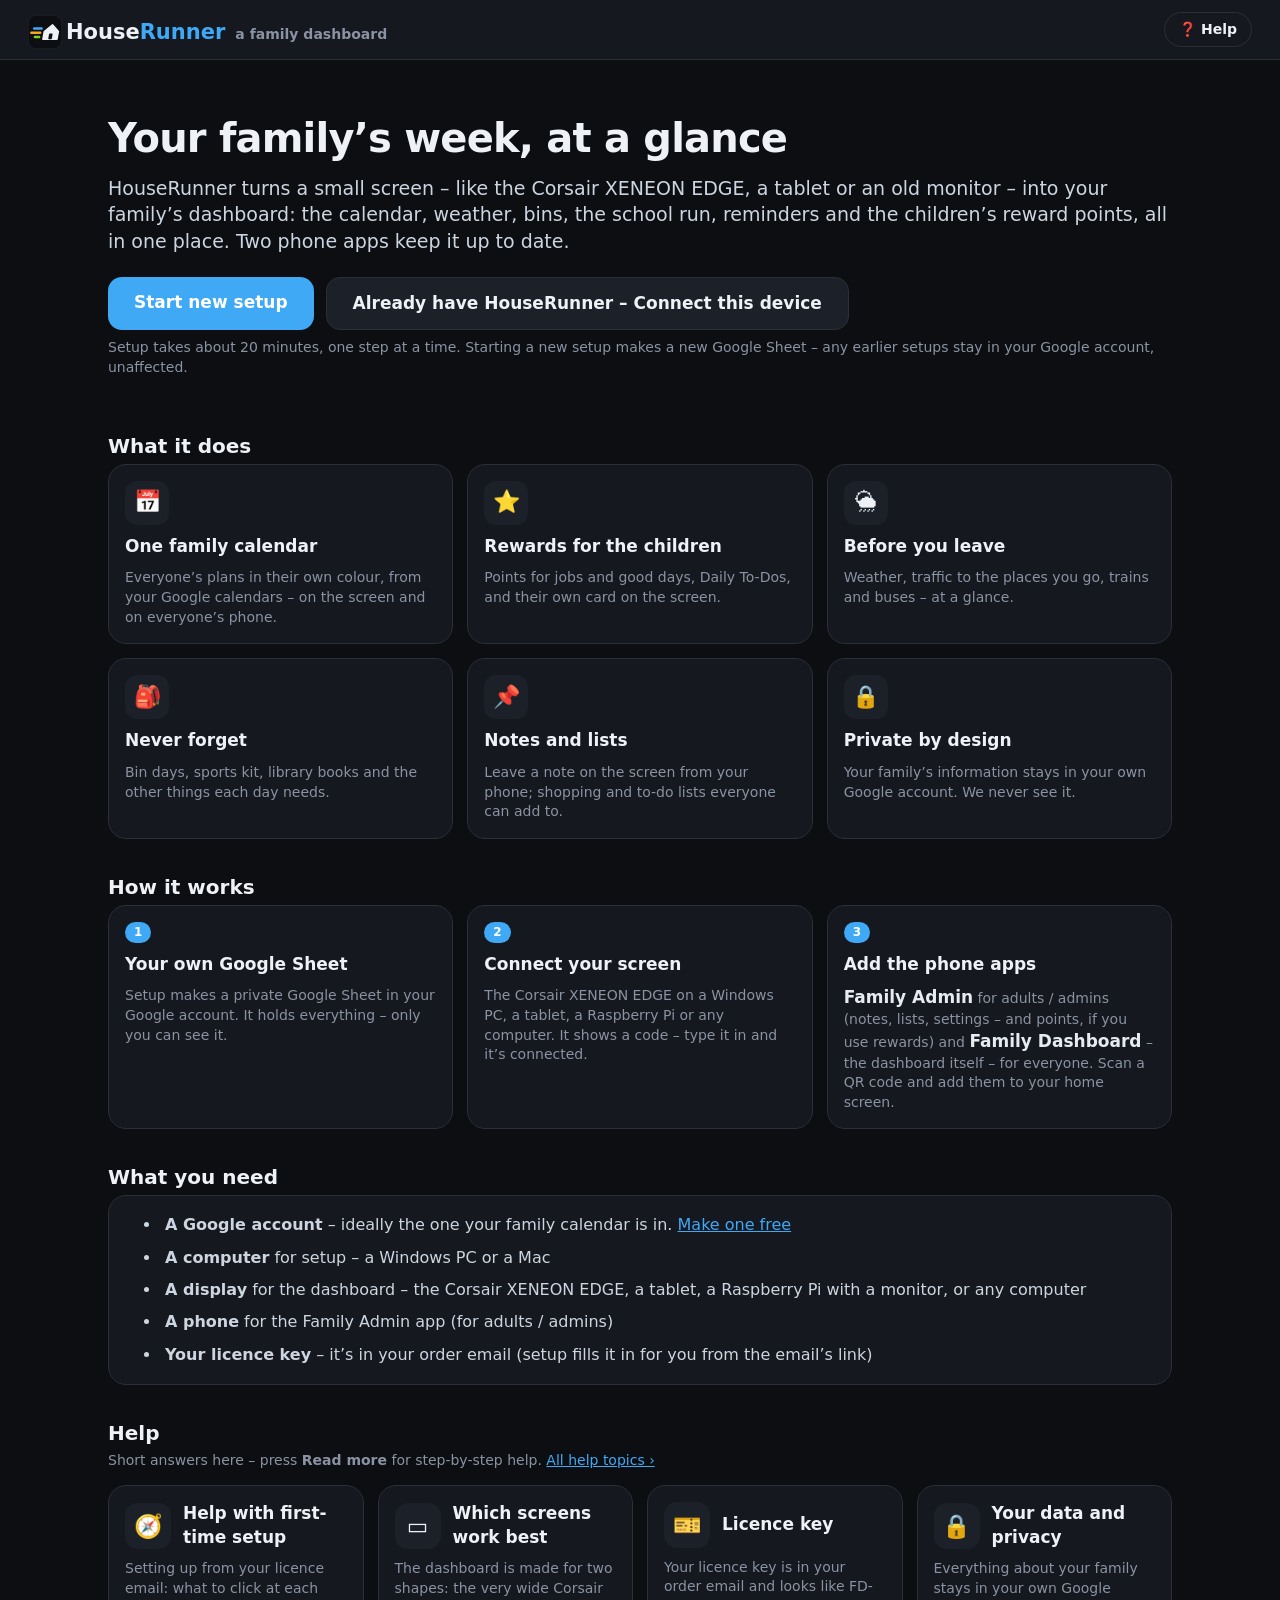
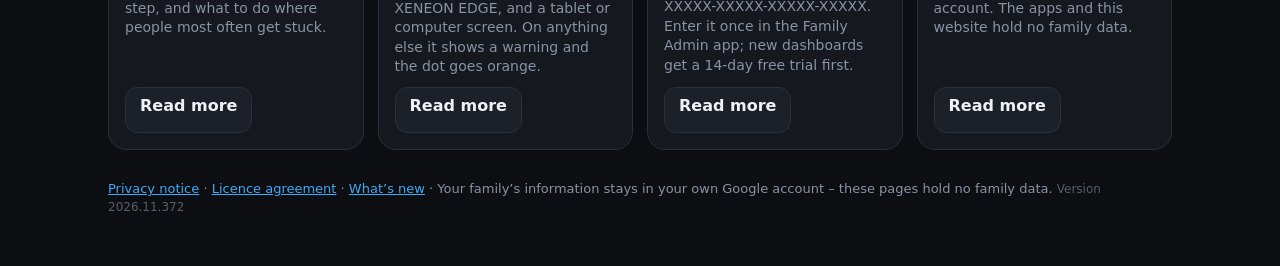
==== commit 08cfc184: "Show me first >>> blue button; clearer waiting picture Co-Authored-By: Claude Opus 5.5 <noreply@anth" ====
--- a/index.html
+++ b/index.html
@@ -24,11 +24,11 @@
         window.FD_DESK = true; window.FD_PHONE = !!phone;
     })();
     </script>
-    <link rel="stylesheet" href="shared/base.css?v=202611371">
-    <link rel="stylesheet" href="admin/admin.css?v=202611371">
-    <link rel="stylesheet" href="setup/desk.css?v=202611371">
-    <link rel="stylesheet" href="setup/editor.css?v=202611371">
-    <link rel="stylesheet" href="admin/phone.css?v=202611371">
+    <link rel="stylesheet" href="shared/base.css?v=202611372">
+    <link rel="stylesheet" href="admin/admin.css?v=202611372">
+    <link rel="stylesheet" href="setup/desk.css?v=202611372">
+    <link rel="stylesheet" href="setup/editor.css?v=202611372">
+    <link rel="stylesheet" href="admin/phone.css?v=202611372">
     <style>
 #landing { min-height: 100vh; }
 #landing .ld-wrap { max-width: 1100px; margin: 0 auto; padding: 30px 18px 50px; }
@@ -206,20 +206,20 @@
     </div></div>
     <!-- Connected: houserunner.app (computer) or Family Admin (phone) – the same app. -->
     <div id="app"></div>
-    <script src="shared/storecheck.js?v=202611371"></script>
-    <script src="shared/fd.js?v=202611371"></script>
-    <script src="dashboard/scripts/platform.js?v=202611371"></script>
-    <script src="shared/pair.js?v=202611371"></script>
-    <script src="shared/qrcode.js?v=202611371"></script>
-    <script src="shared/privacy.js?v=202611371"></script>
-    <script src="shared/countries.js?v=202611371"></script>
-    <script src="setup/config.js?v=202611371"></script>
-    <script src="help/topics.js?v=202611371"></script>
-    <script src="setup/editor.js?v=202611371"></script>
-    <script src="setup/calsetup.js?v=202611371"></script>
-    <script src="shared/icons.js?v=202611371"></script>
+    <script src="shared/storecheck.js?v=202611372"></script>
+    <script src="shared/fd.js?v=202611372"></script>
+    <script src="dashboard/scripts/platform.js?v=202611372"></script>
+    <script src="shared/pair.js?v=202611372"></script>
+    <script src="shared/qrcode.js?v=202611372"></script>
+    <script src="shared/privacy.js?v=202611372"></script>
+    <script src="shared/countries.js?v=202611372"></script>
+    <script src="setup/config.js?v=202611372"></script>
+    <script src="help/topics.js?v=202611372"></script>
+    <script src="setup/editor.js?v=202611372"></script>
+    <script src="setup/calsetup.js?v=202611372"></script>
+    <script src="shared/icons.js?v=202611372"></script>
     <!-- A phone gets Family Admin, written for the phone; a computer houserunner.app. -->
-    <script>document.write('<script src="admin/' + (window.FD_PHONE ? 'phone' : 'app') + '.js?v=202611371"><\/script>');</script>
+    <script>document.write('<script src="admin/' + (window.FD_PHONE ? 'phone' : 'app') + '.js?v=202611372"><\/script>');</script>
 <script>
  (function () {
    'use strict';
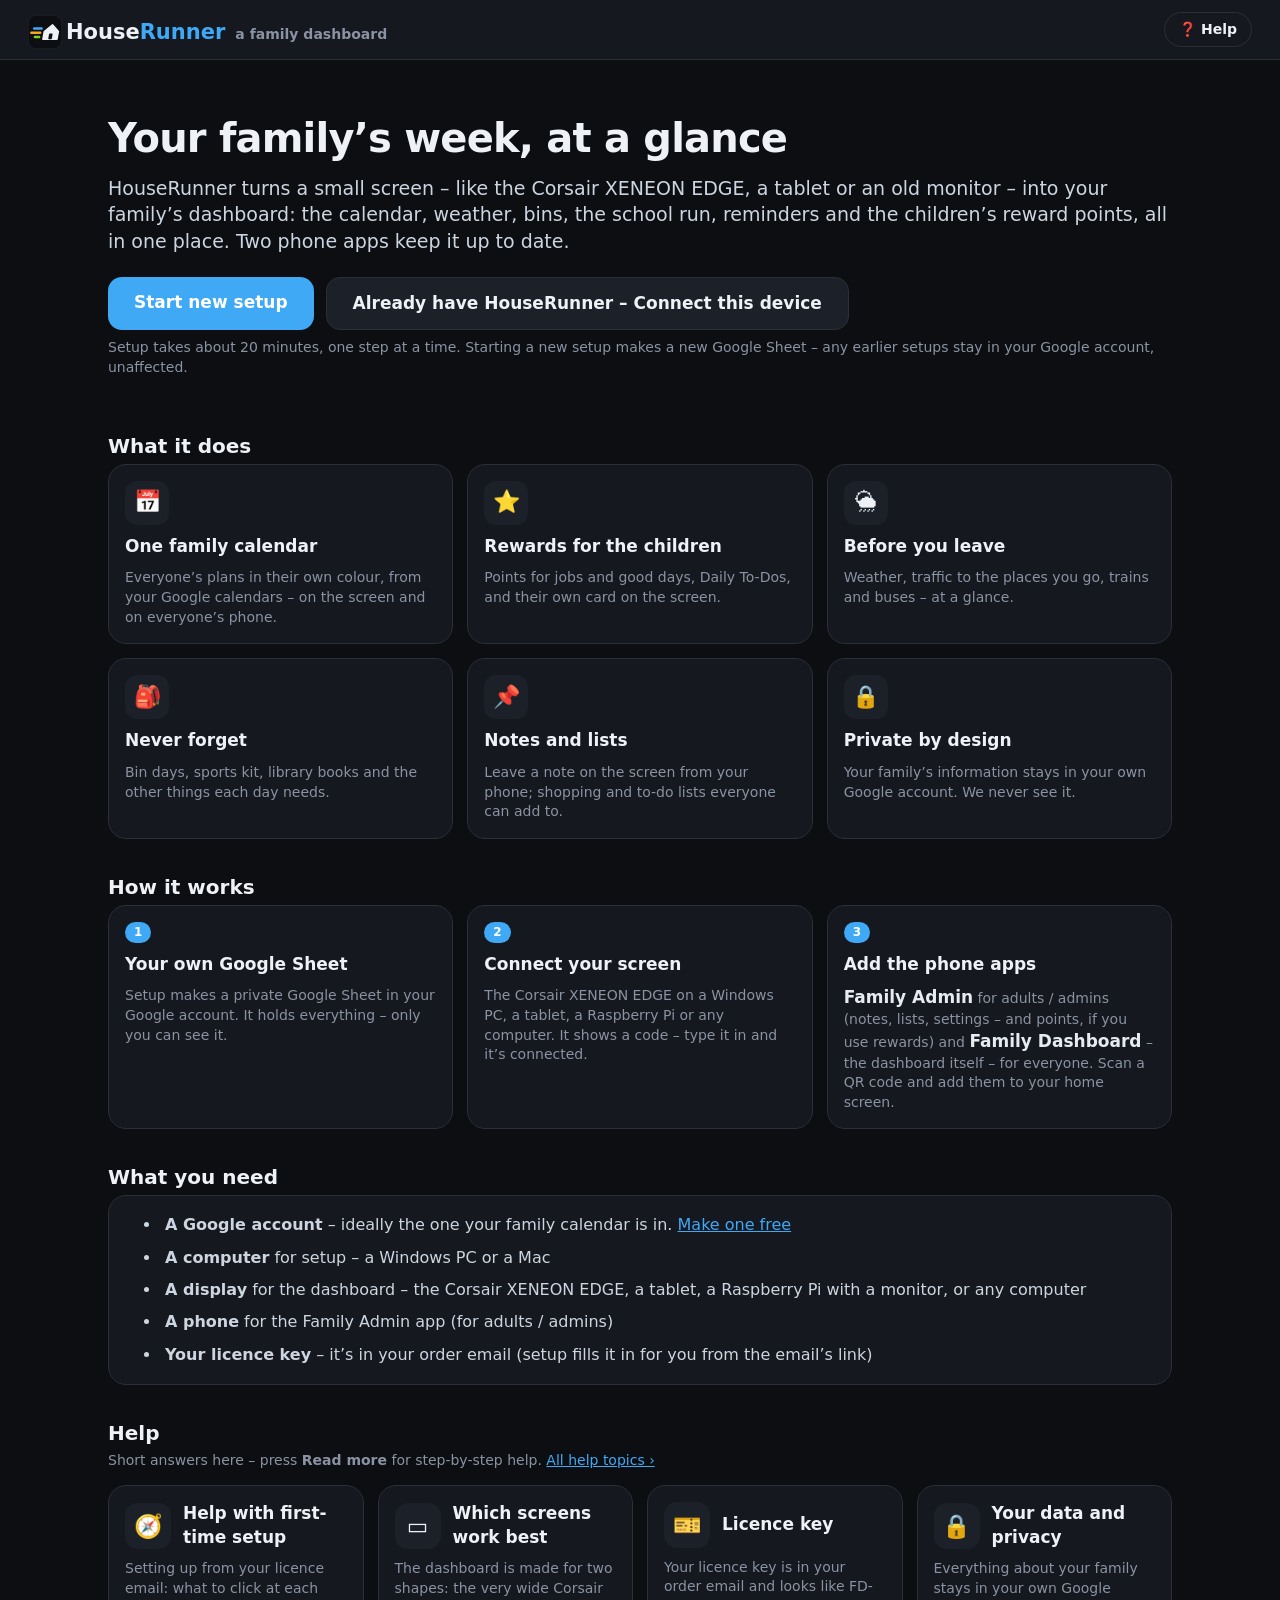
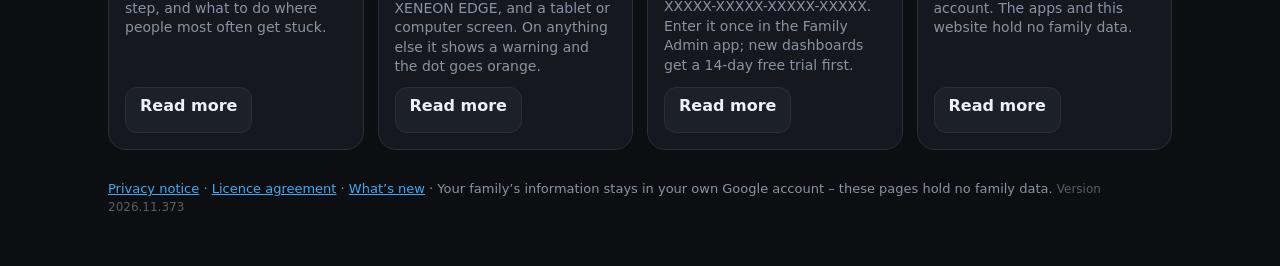
==== commit 2590baf5: "Phone guide by QR instead of pop-ups; approval back in the setup tab Co-Authored-By: Claude Opus 5.5" ====
--- a/index.html
+++ b/index.html
@@ -24,11 +24,11 @@
         window.FD_DESK = true; window.FD_PHONE = !!phone;
     })();
     </script>
-    <link rel="stylesheet" href="shared/base.css?v=202611372">
-    <link rel="stylesheet" href="admin/admin.css?v=202611372">
-    <link rel="stylesheet" href="setup/desk.css?v=202611372">
-    <link rel="stylesheet" href="setup/editor.css?v=202611372">
-    <link rel="stylesheet" href="admin/phone.css?v=202611372">
+    <link rel="stylesheet" href="shared/base.css?v=202611373">
+    <link rel="stylesheet" href="admin/admin.css?v=202611373">
+    <link rel="stylesheet" href="setup/desk.css?v=202611373">
+    <link rel="stylesheet" href="setup/editor.css?v=202611373">
+    <link rel="stylesheet" href="admin/phone.css?v=202611373">
     <style>
 #landing { min-height: 100vh; }
 #landing .ld-wrap { max-width: 1100px; margin: 0 auto; padding: 30px 18px 50px; }
@@ -206,20 +206,20 @@
     </div></div>
     <!-- Connected: houserunner.app (computer) or Family Admin (phone) – the same app. -->
     <div id="app"></div>
-    <script src="shared/storecheck.js?v=202611372"></script>
-    <script src="shared/fd.js?v=202611372"></script>
-    <script src="dashboard/scripts/platform.js?v=202611372"></script>
-    <script src="shared/pair.js?v=202611372"></script>
-    <script src="shared/qrcode.js?v=202611372"></script>
-    <script src="shared/privacy.js?v=202611372"></script>
-    <script src="shared/countries.js?v=202611372"></script>
-    <script src="setup/config.js?v=202611372"></script>
-    <script src="help/topics.js?v=202611372"></script>
-    <script src="setup/editor.js?v=202611372"></script>
-    <script src="setup/calsetup.js?v=202611372"></script>
-    <script src="shared/icons.js?v=202611372"></script>
+    <script src="shared/storecheck.js?v=202611373"></script>
+    <script src="shared/fd.js?v=202611373"></script>
+    <script src="dashboard/scripts/platform.js?v=202611373"></script>
+    <script src="shared/pair.js?v=202611373"></script>
+    <script src="shared/qrcode.js?v=202611373"></script>
+    <script src="shared/privacy.js?v=202611373"></script>
+    <script src="shared/countries.js?v=202611373"></script>
+    <script src="setup/config.js?v=202611373"></script>
+    <script src="help/topics.js?v=202611373"></script>
+    <script src="setup/editor.js?v=202611373"></script>
+    <script src="setup/calsetup.js?v=202611373"></script>
+    <script src="shared/icons.js?v=202611373"></script>
     <!-- A phone gets Family Admin, written for the phone; a computer houserunner.app. -->
-    <script>document.write('<script src="admin/' + (window.FD_PHONE ? 'phone' : 'app') + '.js?v=202611372"><\/script>');</script>
+    <script>document.write('<script src="admin/' + (window.FD_PHONE ? 'phone' : 'app') + '.js?v=202611373"><\/script>');</script>
 <script>
  (function () {
    'use strict';
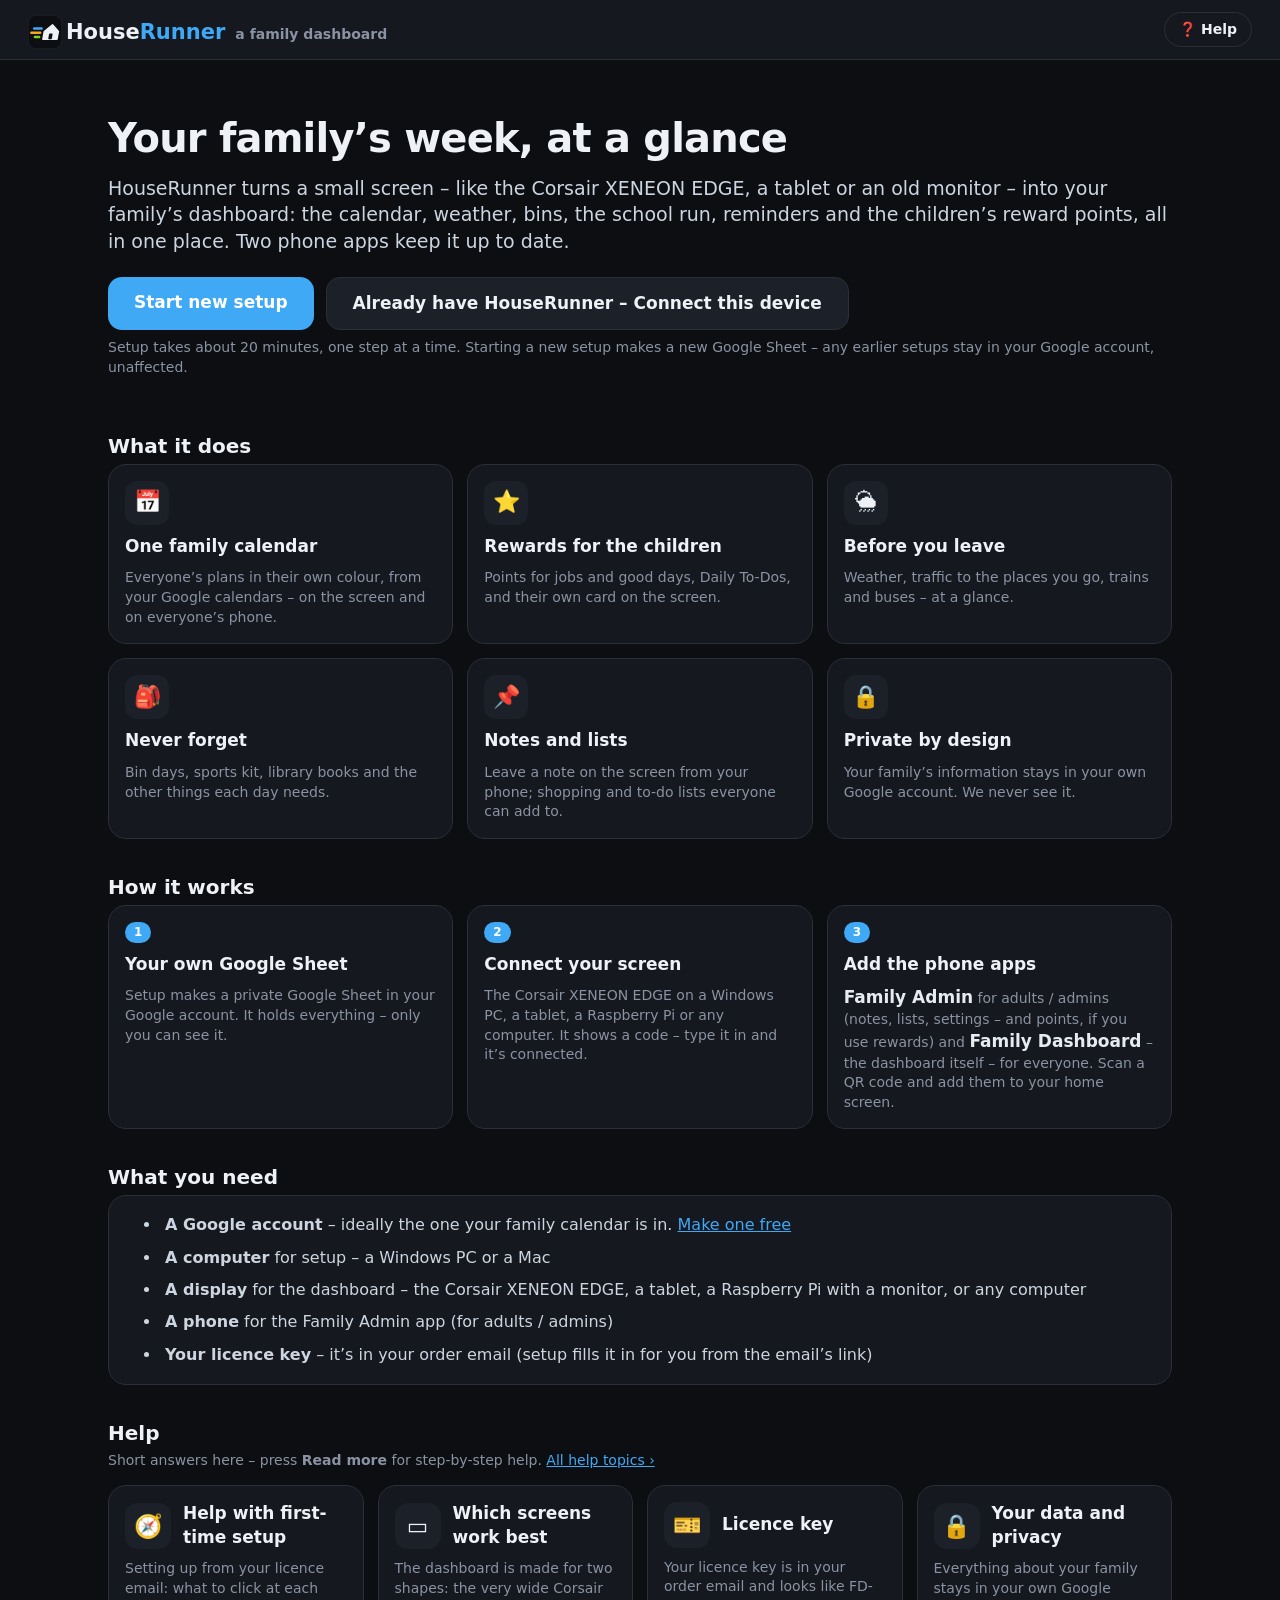
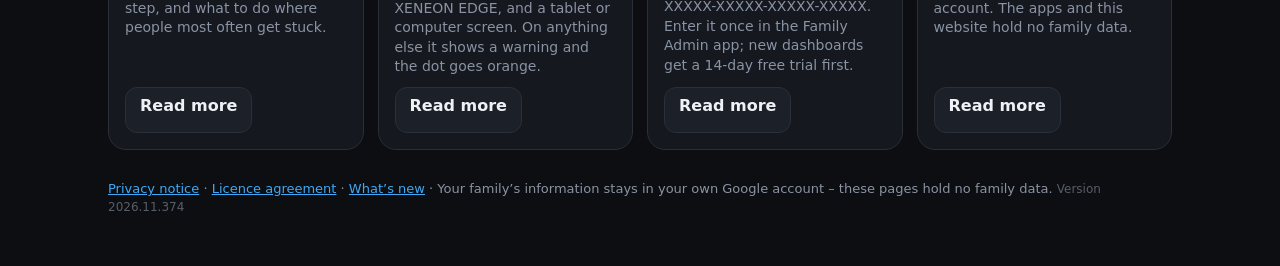
==== commit bef196e9: "Main App: four pictures side by side; same-tab wording Co-Authored-By: Claude Opus 5.5 <noreply@anth" ====
--- a/index.html
+++ b/index.html
@@ -24,11 +24,11 @@
         window.FD_DESK = true; window.FD_PHONE = !!phone;
     })();
     </script>
-    <link rel="stylesheet" href="shared/base.css?v=202611373">
-    <link rel="stylesheet" href="admin/admin.css?v=202611373">
-    <link rel="stylesheet" href="setup/desk.css?v=202611373">
-    <link rel="stylesheet" href="setup/editor.css?v=202611373">
-    <link rel="stylesheet" href="admin/phone.css?v=202611373">
+    <link rel="stylesheet" href="shared/base.css?v=202611374">
+    <link rel="stylesheet" href="admin/admin.css?v=202611374">
+    <link rel="stylesheet" href="setup/desk.css?v=202611374">
+    <link rel="stylesheet" href="setup/editor.css?v=202611374">
+    <link rel="stylesheet" href="admin/phone.css?v=202611374">
     <style>
 #landing { min-height: 100vh; }
 #landing .ld-wrap { max-width: 1100px; margin: 0 auto; padding: 30px 18px 50px; }
@@ -206,20 +206,20 @@
     </div></div>
     <!-- Connected: houserunner.app (computer) or Family Admin (phone) – the same app. -->
     <div id="app"></div>
-    <script src="shared/storecheck.js?v=202611373"></script>
-    <script src="shared/fd.js?v=202611373"></script>
-    <script src="dashboard/scripts/platform.js?v=202611373"></script>
-    <script src="shared/pair.js?v=202611373"></script>
-    <script src="shared/qrcode.js?v=202611373"></script>
-    <script src="shared/privacy.js?v=202611373"></script>
-    <script src="shared/countries.js?v=202611373"></script>
-    <script src="setup/config.js?v=202611373"></script>
-    <script src="help/topics.js?v=202611373"></script>
-    <script src="setup/editor.js?v=202611373"></script>
-    <script src="setup/calsetup.js?v=202611373"></script>
-    <script src="shared/icons.js?v=202611373"></script>
+    <script src="shared/storecheck.js?v=202611374"></script>
+    <script src="shared/fd.js?v=202611374"></script>
+    <script src="dashboard/scripts/platform.js?v=202611374"></script>
+    <script src="shared/pair.js?v=202611374"></script>
+    <script src="shared/qrcode.js?v=202611374"></script>
+    <script src="shared/privacy.js?v=202611374"></script>
+    <script src="shared/countries.js?v=202611374"></script>
+    <script src="setup/config.js?v=202611374"></script>
+    <script src="help/topics.js?v=202611374"></script>
+    <script src="setup/editor.js?v=202611374"></script>
+    <script src="setup/calsetup.js?v=202611374"></script>
+    <script src="shared/icons.js?v=202611374"></script>
     <!-- A phone gets Family Admin, written for the phone; a computer houserunner.app. -->
-    <script>document.write('<script src="admin/' + (window.FD_PHONE ? 'phone' : 'app') + '.js?v=202611373"><\/script>');</script>
+    <script>document.write('<script src="admin/' + (window.FD_PHONE ? 'phone' : 'app') + '.js?v=202611374"><\/script>');</script>
 <script>
  (function () {
    'use strict';
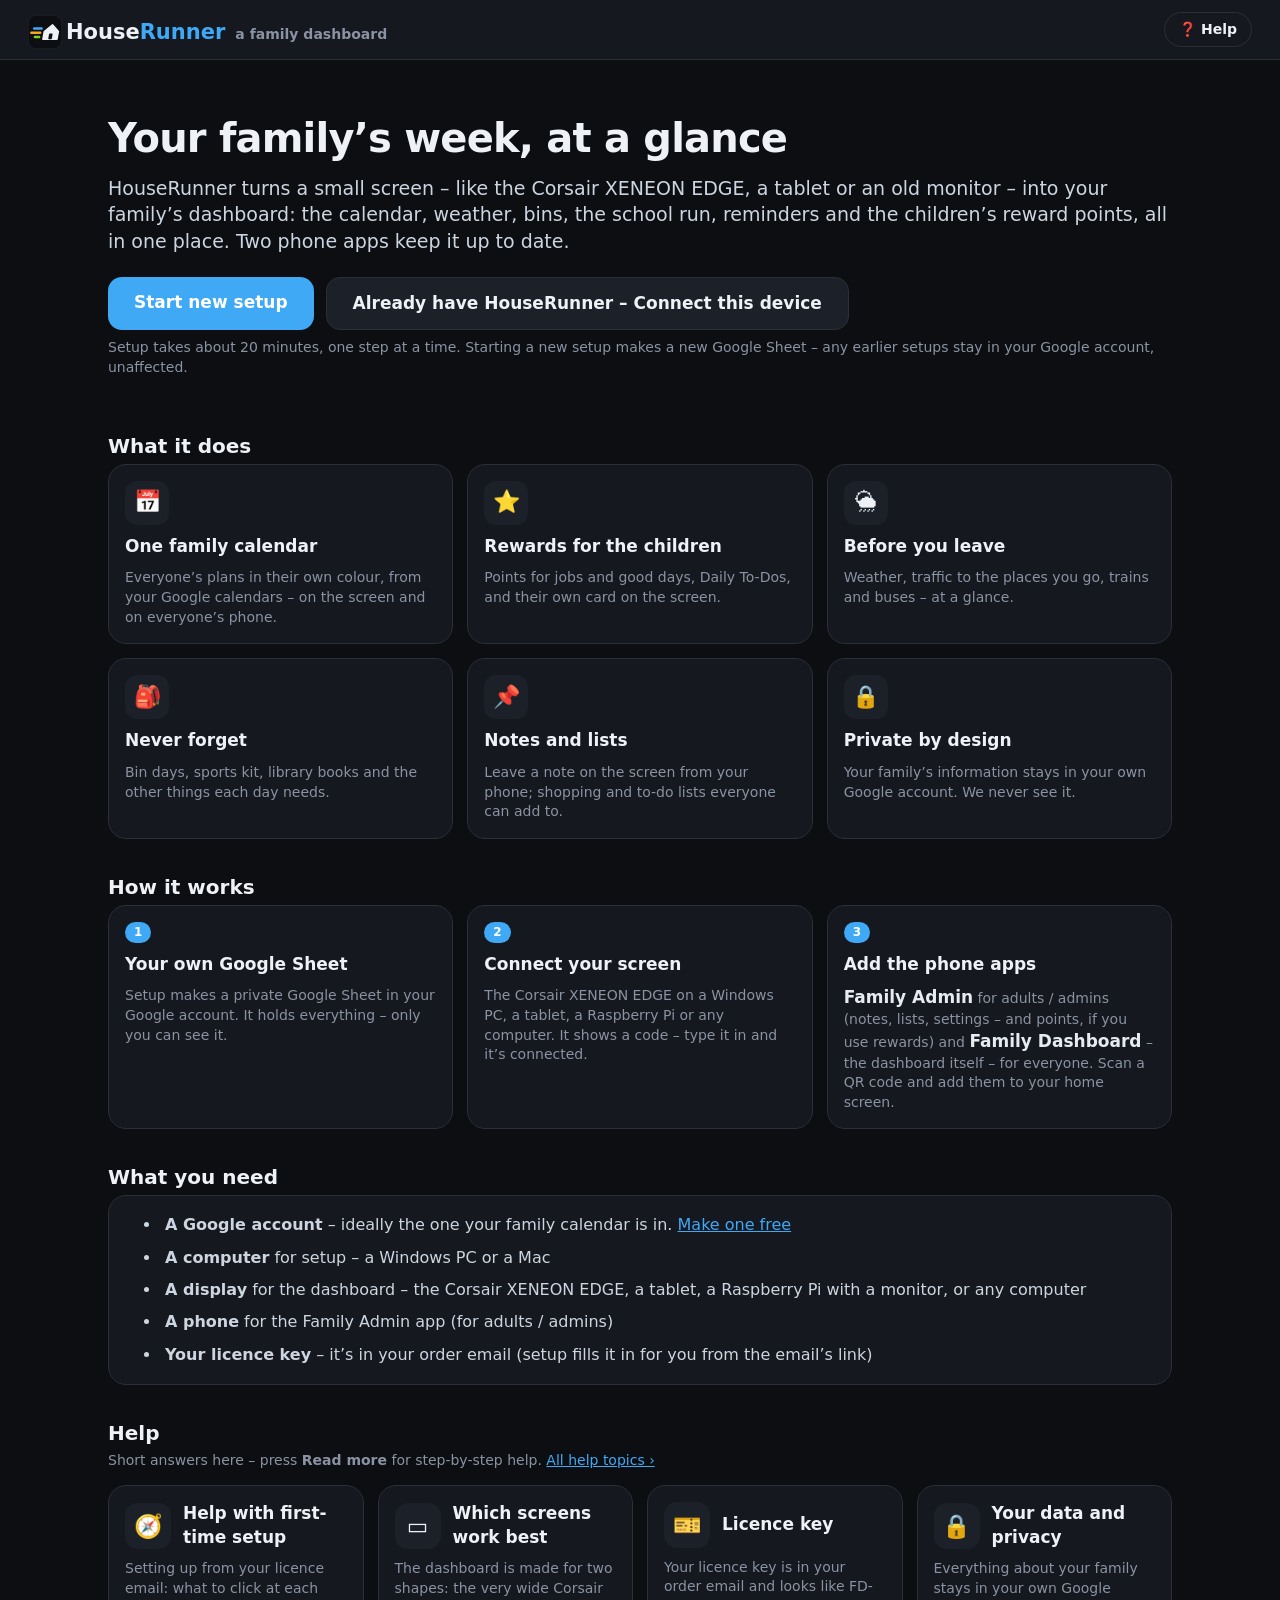
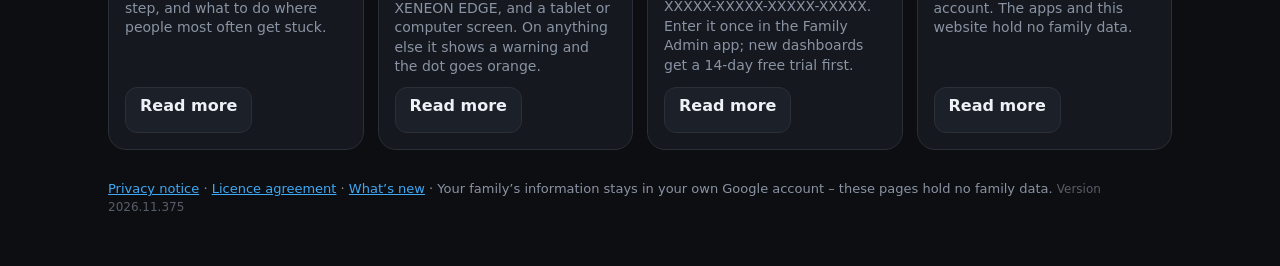
==== commit f92a0e72: "Phone guides step by step with Next; back-to-setup ending Co-Authored-By: Claude Opus 5.5 <noreply@a" ====
--- a/index.html
+++ b/index.html
@@ -24,11 +24,11 @@
         window.FD_DESK = true; window.FD_PHONE = !!phone;
     })();
     </script>
-    <link rel="stylesheet" href="shared/base.css?v=202611374">
-    <link rel="stylesheet" href="admin/admin.css?v=202611374">
-    <link rel="stylesheet" href="setup/desk.css?v=202611374">
-    <link rel="stylesheet" href="setup/editor.css?v=202611374">
-    <link rel="stylesheet" href="admin/phone.css?v=202611374">
+    <link rel="stylesheet" href="shared/base.css?v=202611375">
+    <link rel="stylesheet" href="admin/admin.css?v=202611375">
+    <link rel="stylesheet" href="setup/desk.css?v=202611375">
+    <link rel="stylesheet" href="setup/editor.css?v=202611375">
+    <link rel="stylesheet" href="admin/phone.css?v=202611375">
     <style>
 #landing { min-height: 100vh; }
 #landing .ld-wrap { max-width: 1100px; margin: 0 auto; padding: 30px 18px 50px; }
@@ -206,20 +206,20 @@
     </div></div>
     <!-- Connected: houserunner.app (computer) or Family Admin (phone) – the same app. -->
     <div id="app"></div>
-    <script src="shared/storecheck.js?v=202611374"></script>
-    <script src="shared/fd.js?v=202611374"></script>
-    <script src="dashboard/scripts/platform.js?v=202611374"></script>
-    <script src="shared/pair.js?v=202611374"></script>
-    <script src="shared/qrcode.js?v=202611374"></script>
-    <script src="shared/privacy.js?v=202611374"></script>
-    <script src="shared/countries.js?v=202611374"></script>
-    <script src="setup/config.js?v=202611374"></script>
-    <script src="help/topics.js?v=202611374"></script>
-    <script src="setup/editor.js?v=202611374"></script>
-    <script src="setup/calsetup.js?v=202611374"></script>
-    <script src="shared/icons.js?v=202611374"></script>
+    <script src="shared/storecheck.js?v=202611375"></script>
+    <script src="shared/fd.js?v=202611375"></script>
+    <script src="dashboard/scripts/platform.js?v=202611375"></script>
+    <script src="shared/pair.js?v=202611375"></script>
+    <script src="shared/qrcode.js?v=202611375"></script>
+    <script src="shared/privacy.js?v=202611375"></script>
+    <script src="shared/countries.js?v=202611375"></script>
+    <script src="setup/config.js?v=202611375"></script>
+    <script src="help/topics.js?v=202611375"></script>
+    <script src="setup/editor.js?v=202611375"></script>
+    <script src="setup/calsetup.js?v=202611375"></script>
+    <script src="shared/icons.js?v=202611375"></script>
     <!-- A phone gets Family Admin, written for the phone; a computer houserunner.app. -->
-    <script>document.write('<script src="admin/' + (window.FD_PHONE ? 'phone' : 'app') + '.js?v=202611374"><\/script>');</script>
+    <script>document.write('<script src="admin/' + (window.FD_PHONE ? 'phone' : 'app') + '.js?v=202611375"><\/script>');</script>
 <script>
  (function () {
    'use strict';
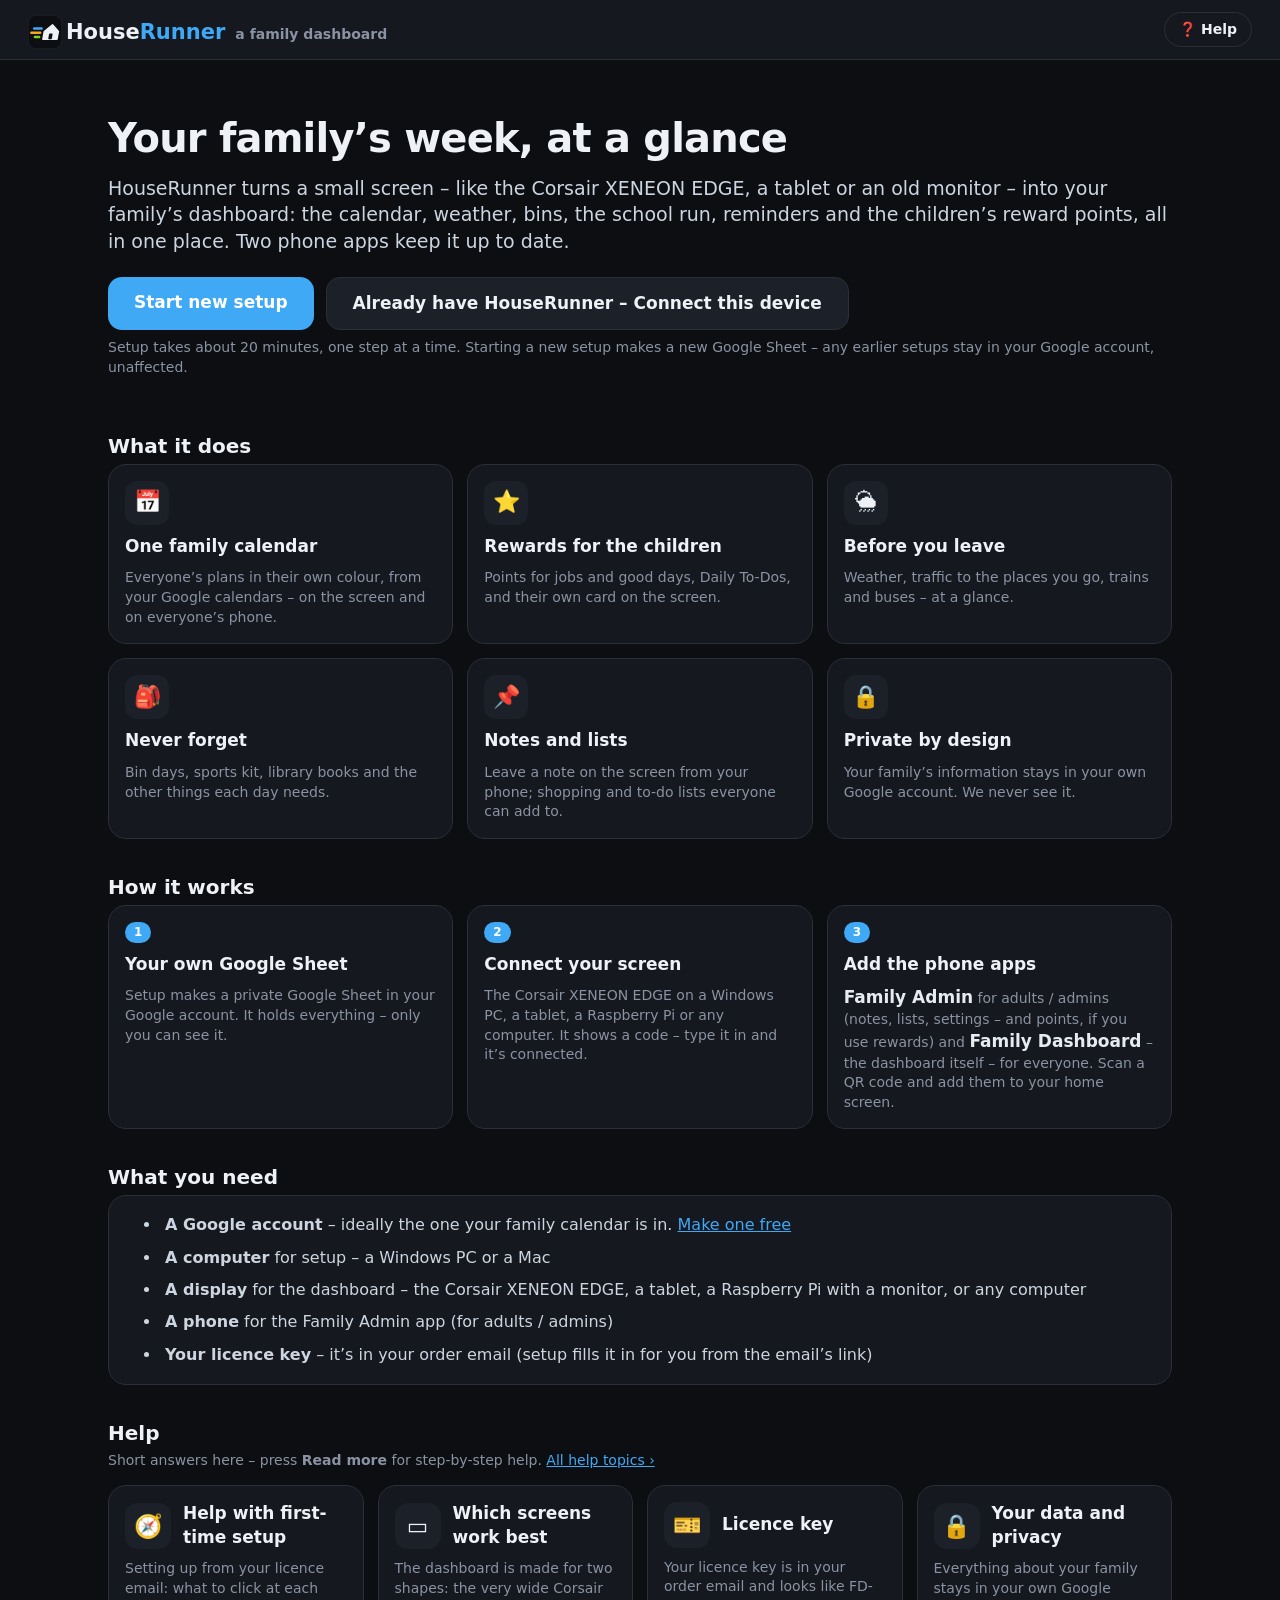
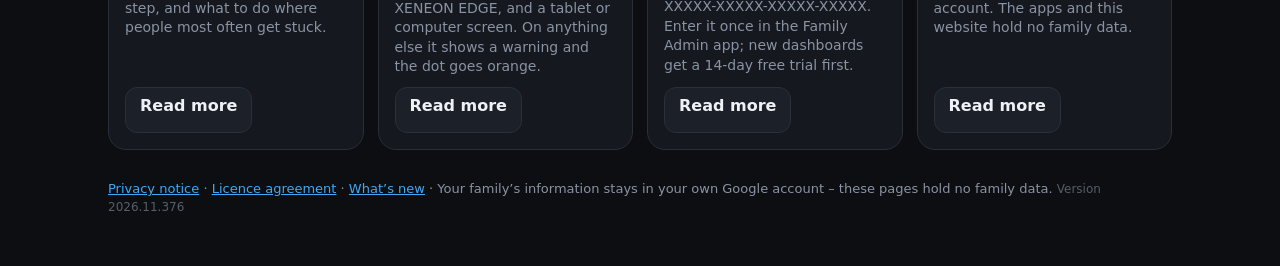
==== commit eac3a70a: "Hand-over after Finish publishing: no false Welcome back; reconnect button; lasting log Co-Authored-" ====
--- a/index.html
+++ b/index.html
@@ -24,11 +24,11 @@
         window.FD_DESK = true; window.FD_PHONE = !!phone;
     })();
     </script>
-    <link rel="stylesheet" href="shared/base.css?v=202611375">
-    <link rel="stylesheet" href="admin/admin.css?v=202611375">
-    <link rel="stylesheet" href="setup/desk.css?v=202611375">
-    <link rel="stylesheet" href="setup/editor.css?v=202611375">
-    <link rel="stylesheet" href="admin/phone.css?v=202611375">
+    <link rel="stylesheet" href="shared/base.css?v=202611376">
+    <link rel="stylesheet" href="admin/admin.css?v=202611376">
+    <link rel="stylesheet" href="setup/desk.css?v=202611376">
+    <link rel="stylesheet" href="setup/editor.css?v=202611376">
+    <link rel="stylesheet" href="admin/phone.css?v=202611376">
     <style>
 #landing { min-height: 100vh; }
 #landing .ld-wrap { max-width: 1100px; margin: 0 auto; padding: 30px 18px 50px; }
@@ -206,20 +206,20 @@
     </div></div>
     <!-- Connected: houserunner.app (computer) or Family Admin (phone) – the same app. -->
     <div id="app"></div>
-    <script src="shared/storecheck.js?v=202611375"></script>
-    <script src="shared/fd.js?v=202611375"></script>
-    <script src="dashboard/scripts/platform.js?v=202611375"></script>
-    <script src="shared/pair.js?v=202611375"></script>
-    <script src="shared/qrcode.js?v=202611375"></script>
-    <script src="shared/privacy.js?v=202611375"></script>
-    <script src="shared/countries.js?v=202611375"></script>
-    <script src="setup/config.js?v=202611375"></script>
-    <script src="help/topics.js?v=202611375"></script>
-    <script src="setup/editor.js?v=202611375"></script>
-    <script src="setup/calsetup.js?v=202611375"></script>
-    <script src="shared/icons.js?v=202611375"></script>
+    <script src="shared/storecheck.js?v=202611376"></script>
+    <script src="shared/fd.js?v=202611376"></script>
+    <script src="dashboard/scripts/platform.js?v=202611376"></script>
+    <script src="shared/pair.js?v=202611376"></script>
+    <script src="shared/qrcode.js?v=202611376"></script>
+    <script src="shared/privacy.js?v=202611376"></script>
+    <script src="shared/countries.js?v=202611376"></script>
+    <script src="setup/config.js?v=202611376"></script>
+    <script src="help/topics.js?v=202611376"></script>
+    <script src="setup/editor.js?v=202611376"></script>
+    <script src="setup/calsetup.js?v=202611376"></script>
+    <script src="shared/icons.js?v=202611376"></script>
     <!-- A phone gets Family Admin, written for the phone; a computer houserunner.app. -->
-    <script>document.write('<script src="admin/' + (window.FD_PHONE ? 'phone' : 'app') + '.js?v=202611375"><\/script>');</script>
+    <script>document.write('<script src="admin/' + (window.FD_PHONE ? 'phone' : 'app') + '.js?v=202611376"><\/script>');</script>
 <script>
  (function () {
    'use strict';
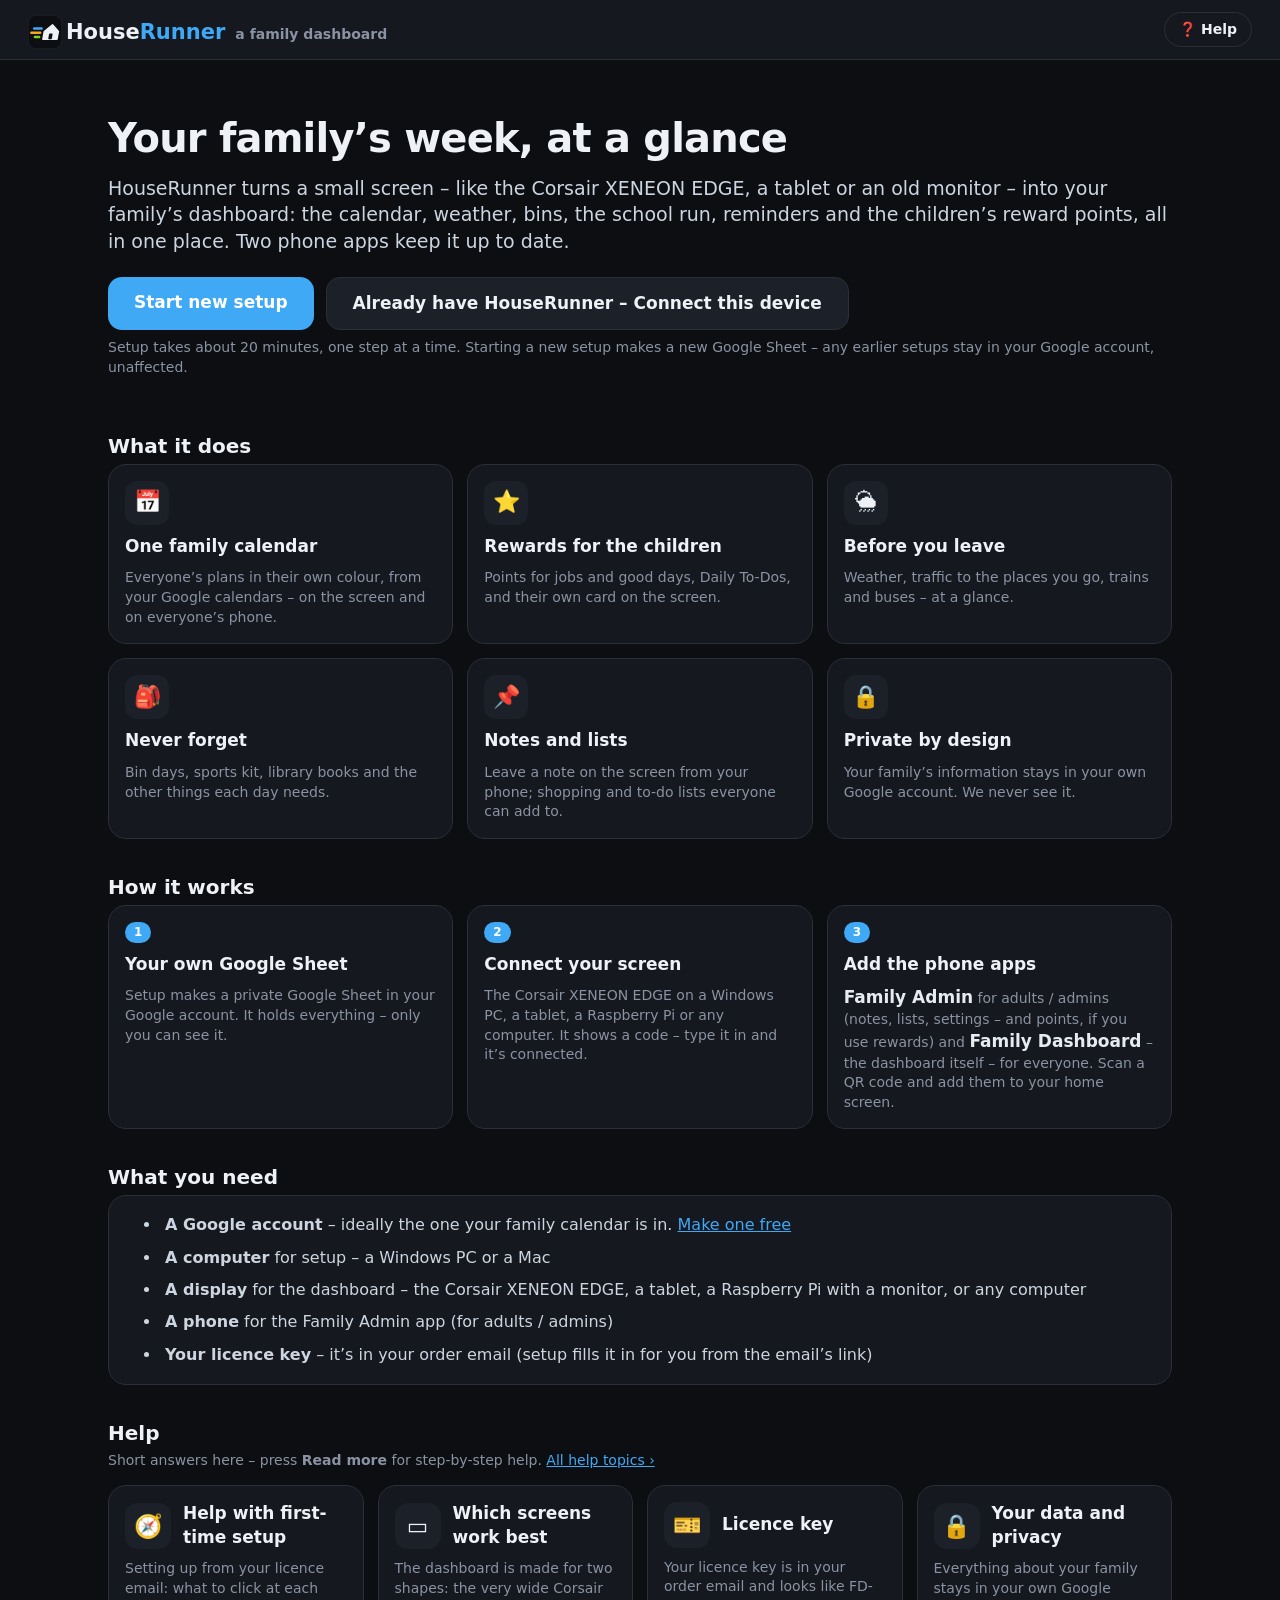
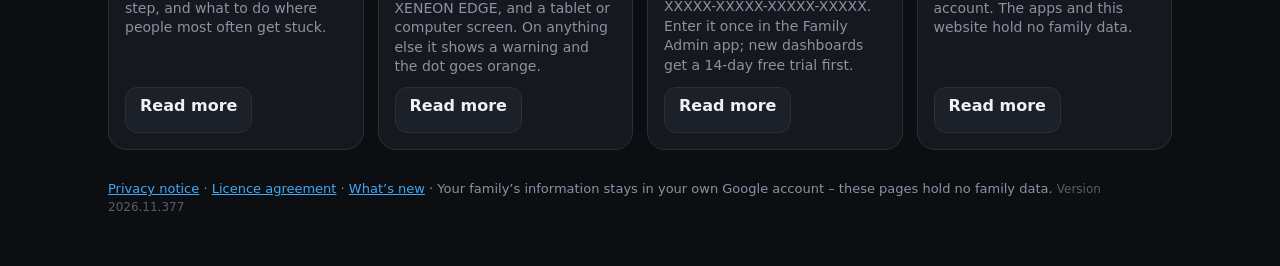
==== commit 50bd16fe: "Faster family save and Sheet reads; one phone guide for Make your Google Sheet; 1–5 / A–D numbering " ====
--- a/index.html
+++ b/index.html
@@ -24,11 +24,11 @@
         window.FD_DESK = true; window.FD_PHONE = !!phone;
     })();
     </script>
-    <link rel="stylesheet" href="shared/base.css?v=202611376">
-    <link rel="stylesheet" href="admin/admin.css?v=202611376">
-    <link rel="stylesheet" href="setup/desk.css?v=202611376">
-    <link rel="stylesheet" href="setup/editor.css?v=202611376">
-    <link rel="stylesheet" href="admin/phone.css?v=202611376">
+    <link rel="stylesheet" href="shared/base.css?v=202611377">
+    <link rel="stylesheet" href="admin/admin.css?v=202611377">
+    <link rel="stylesheet" href="setup/desk.css?v=202611377">
+    <link rel="stylesheet" href="setup/editor.css?v=202611377">
+    <link rel="stylesheet" href="admin/phone.css?v=202611377">
     <style>
 #landing { min-height: 100vh; }
 #landing .ld-wrap { max-width: 1100px; margin: 0 auto; padding: 30px 18px 50px; }
@@ -206,20 +206,20 @@
     </div></div>
     <!-- Connected: houserunner.app (computer) or Family Admin (phone) – the same app. -->
     <div id="app"></div>
-    <script src="shared/storecheck.js?v=202611376"></script>
-    <script src="shared/fd.js?v=202611376"></script>
-    <script src="dashboard/scripts/platform.js?v=202611376"></script>
-    <script src="shared/pair.js?v=202611376"></script>
-    <script src="shared/qrcode.js?v=202611376"></script>
-    <script src="shared/privacy.js?v=202611376"></script>
-    <script src="shared/countries.js?v=202611376"></script>
-    <script src="setup/config.js?v=202611376"></script>
-    <script src="help/topics.js?v=202611376"></script>
-    <script src="setup/editor.js?v=202611376"></script>
-    <script src="setup/calsetup.js?v=202611376"></script>
-    <script src="shared/icons.js?v=202611376"></script>
+    <script src="shared/storecheck.js?v=202611377"></script>
+    <script src="shared/fd.js?v=202611377"></script>
+    <script src="dashboard/scripts/platform.js?v=202611377"></script>
+    <script src="shared/pair.js?v=202611377"></script>
+    <script src="shared/qrcode.js?v=202611377"></script>
+    <script src="shared/privacy.js?v=202611377"></script>
+    <script src="shared/countries.js?v=202611377"></script>
+    <script src="setup/config.js?v=202611377"></script>
+    <script src="help/topics.js?v=202611377"></script>
+    <script src="setup/editor.js?v=202611377"></script>
+    <script src="setup/calsetup.js?v=202611377"></script>
+    <script src="shared/icons.js?v=202611377"></script>
     <!-- A phone gets Family Admin, written for the phone; a computer houserunner.app. -->
-    <script>document.write('<script src="admin/' + (window.FD_PHONE ? 'phone' : 'app') + '.js?v=202611376"><\/script>');</script>
+    <script>document.write('<script src="admin/' + (window.FD_PHONE ? 'phone' : 'app') + '.js?v=202611377"><\/script>');</script>
 <script>
  (function () {
    'use strict';
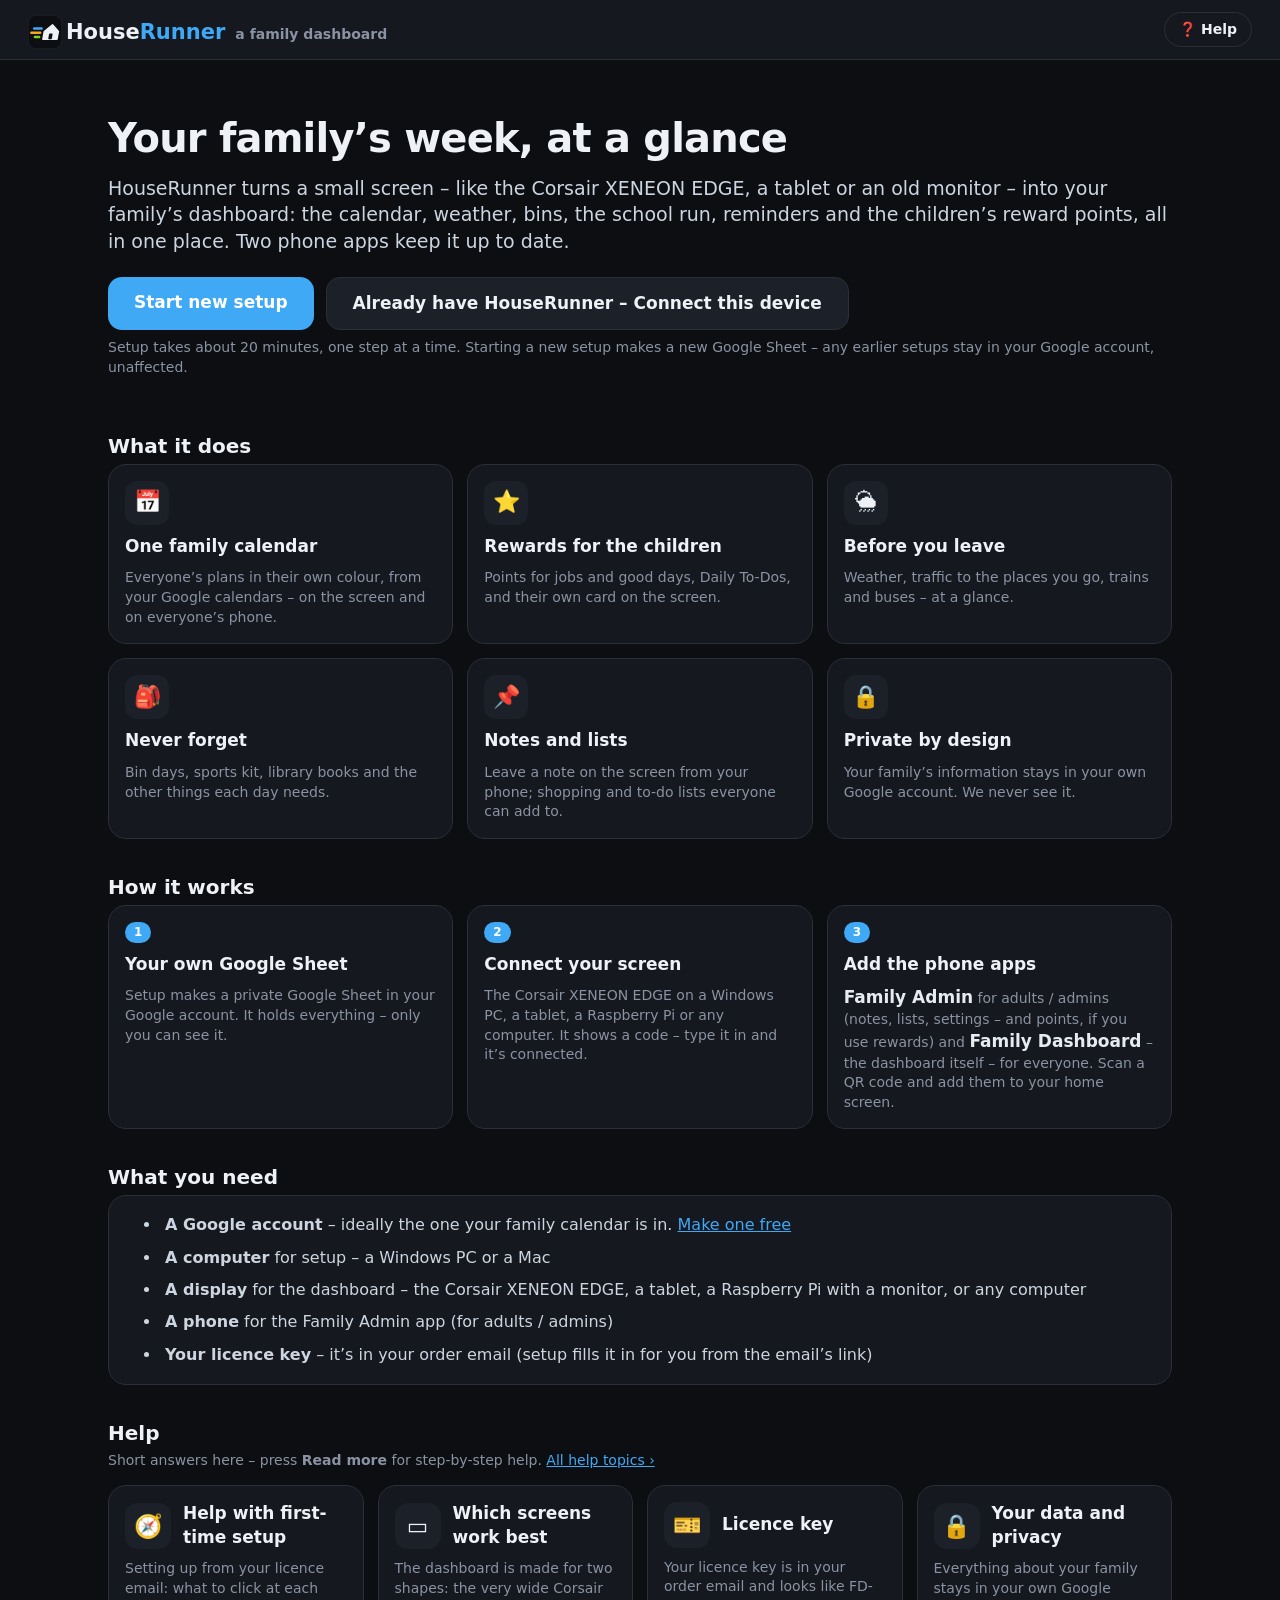
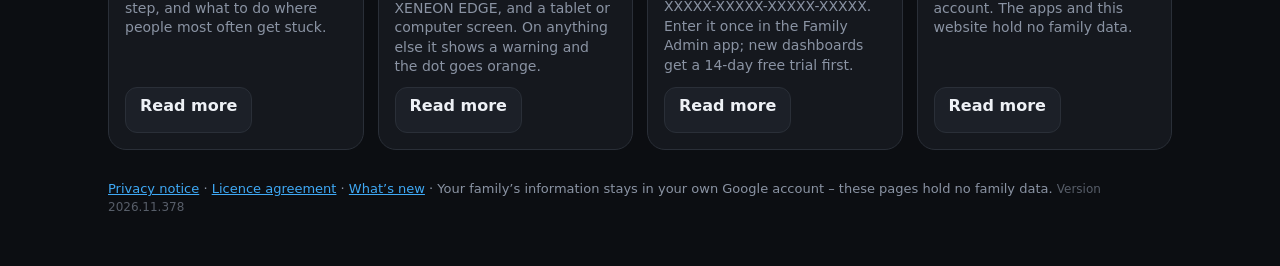
==== commit 503a2950: "Phone guide: intro, words first, zooming click clips, skip notes Co-Authored-By: Claude Opus 5.5 <no" ====
--- a/index.html
+++ b/index.html
@@ -24,11 +24,11 @@
         window.FD_DESK = true; window.FD_PHONE = !!phone;
     })();
     </script>
-    <link rel="stylesheet" href="shared/base.css?v=202611377">
-    <link rel="stylesheet" href="admin/admin.css?v=202611377">
-    <link rel="stylesheet" href="setup/desk.css?v=202611377">
-    <link rel="stylesheet" href="setup/editor.css?v=202611377">
-    <link rel="stylesheet" href="admin/phone.css?v=202611377">
+    <link rel="stylesheet" href="shared/base.css?v=202611378">
+    <link rel="stylesheet" href="admin/admin.css?v=202611378">
+    <link rel="stylesheet" href="setup/desk.css?v=202611378">
+    <link rel="stylesheet" href="setup/editor.css?v=202611378">
+    <link rel="stylesheet" href="admin/phone.css?v=202611378">
     <style>
 #landing { min-height: 100vh; }
 #landing .ld-wrap { max-width: 1100px; margin: 0 auto; padding: 30px 18px 50px; }
@@ -206,20 +206,20 @@
     </div></div>
     <!-- Connected: houserunner.app (computer) or Family Admin (phone) – the same app. -->
     <div id="app"></div>
-    <script src="shared/storecheck.js?v=202611377"></script>
-    <script src="shared/fd.js?v=202611377"></script>
-    <script src="dashboard/scripts/platform.js?v=202611377"></script>
-    <script src="shared/pair.js?v=202611377"></script>
-    <script src="shared/qrcode.js?v=202611377"></script>
-    <script src="shared/privacy.js?v=202611377"></script>
-    <script src="shared/countries.js?v=202611377"></script>
-    <script src="setup/config.js?v=202611377"></script>
-    <script src="help/topics.js?v=202611377"></script>
-    <script src="setup/editor.js?v=202611377"></script>
-    <script src="setup/calsetup.js?v=202611377"></script>
-    <script src="shared/icons.js?v=202611377"></script>
+    <script src="shared/storecheck.js?v=202611378"></script>
+    <script src="shared/fd.js?v=202611378"></script>
+    <script src="dashboard/scripts/platform.js?v=202611378"></script>
+    <script src="shared/pair.js?v=202611378"></script>
+    <script src="shared/qrcode.js?v=202611378"></script>
+    <script src="shared/privacy.js?v=202611378"></script>
+    <script src="shared/countries.js?v=202611378"></script>
+    <script src="setup/config.js?v=202611378"></script>
+    <script src="help/topics.js?v=202611378"></script>
+    <script src="setup/editor.js?v=202611378"></script>
+    <script src="setup/calsetup.js?v=202611378"></script>
+    <script src="shared/icons.js?v=202611378"></script>
     <!-- A phone gets Family Admin, written for the phone; a computer houserunner.app. -->
-    <script>document.write('<script src="admin/' + (window.FD_PHONE ? 'phone' : 'app') + '.js?v=202611377"><\/script>');</script>
+    <script>document.write('<script src="admin/' + (window.FD_PHONE ? 'phone' : 'app') + '.js?v=202611378"><\/script>');</script>
 <script>
  (function () {
    'use strict';
